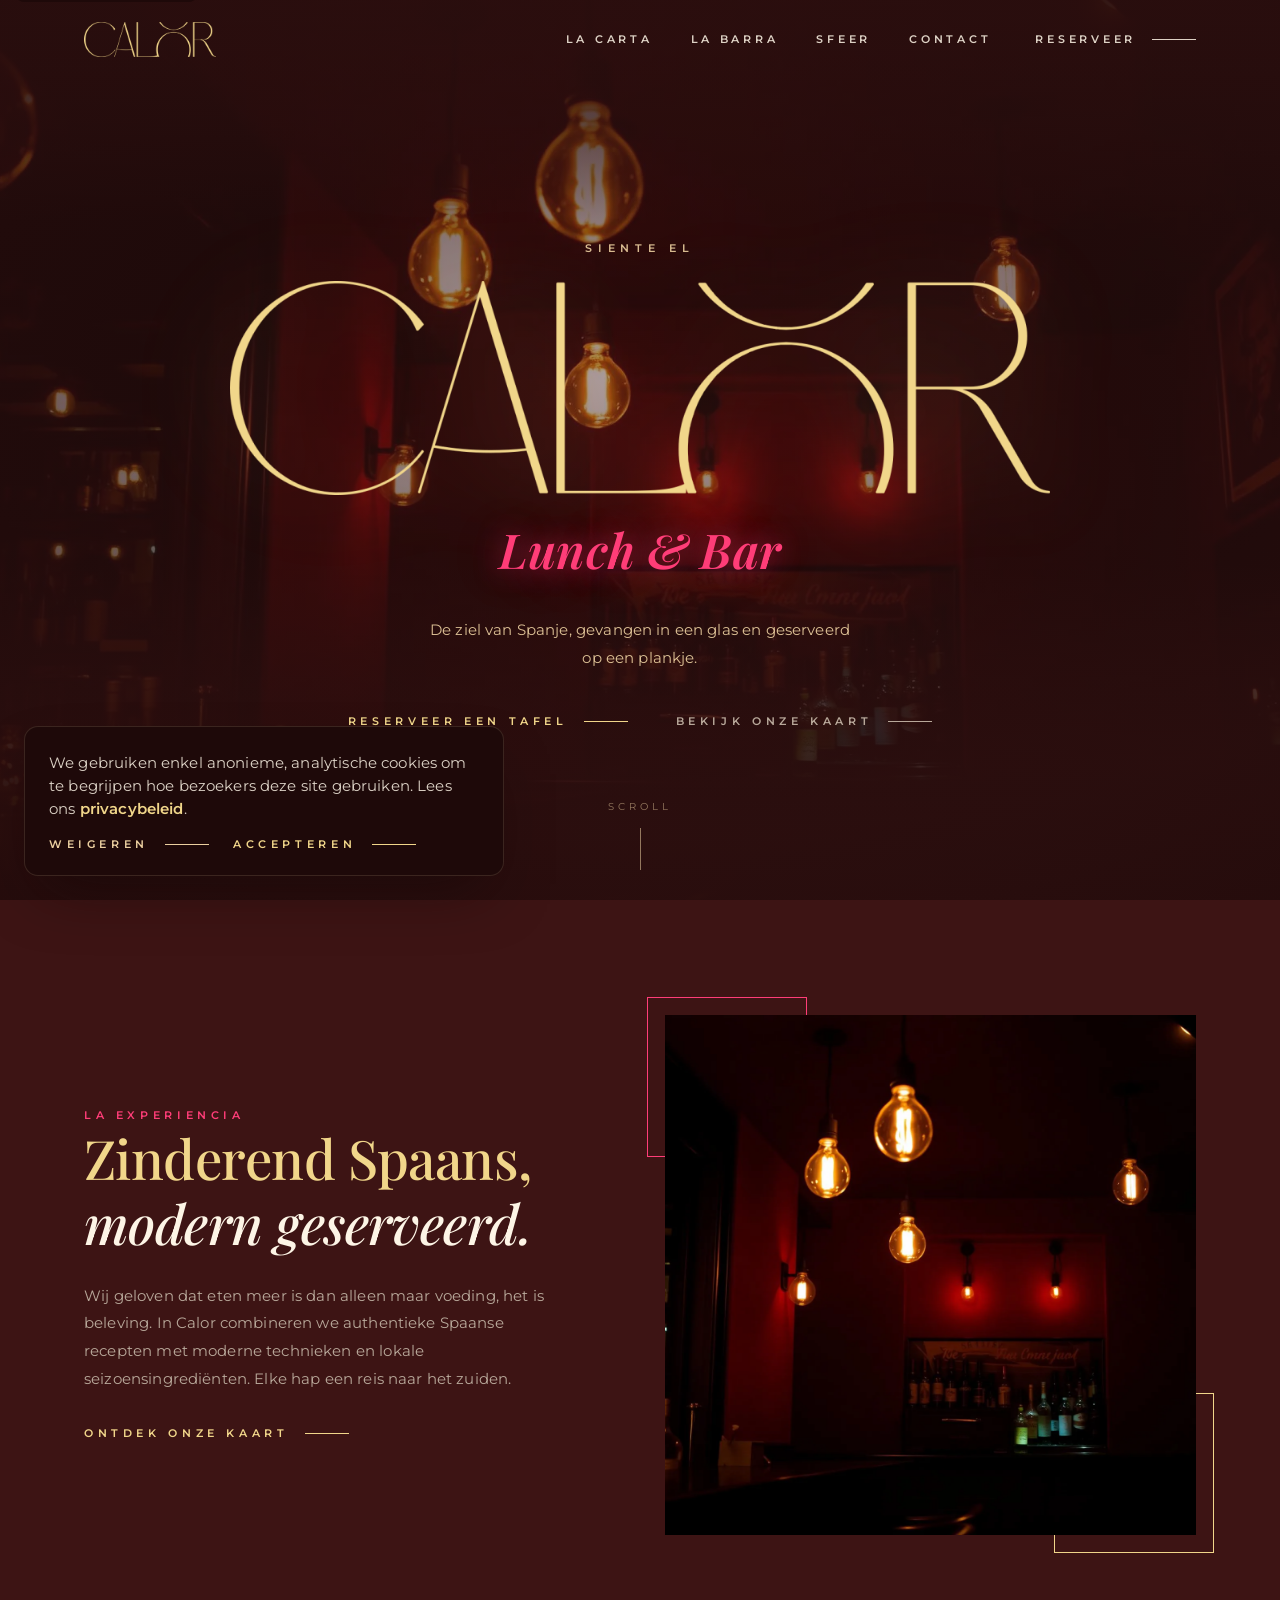
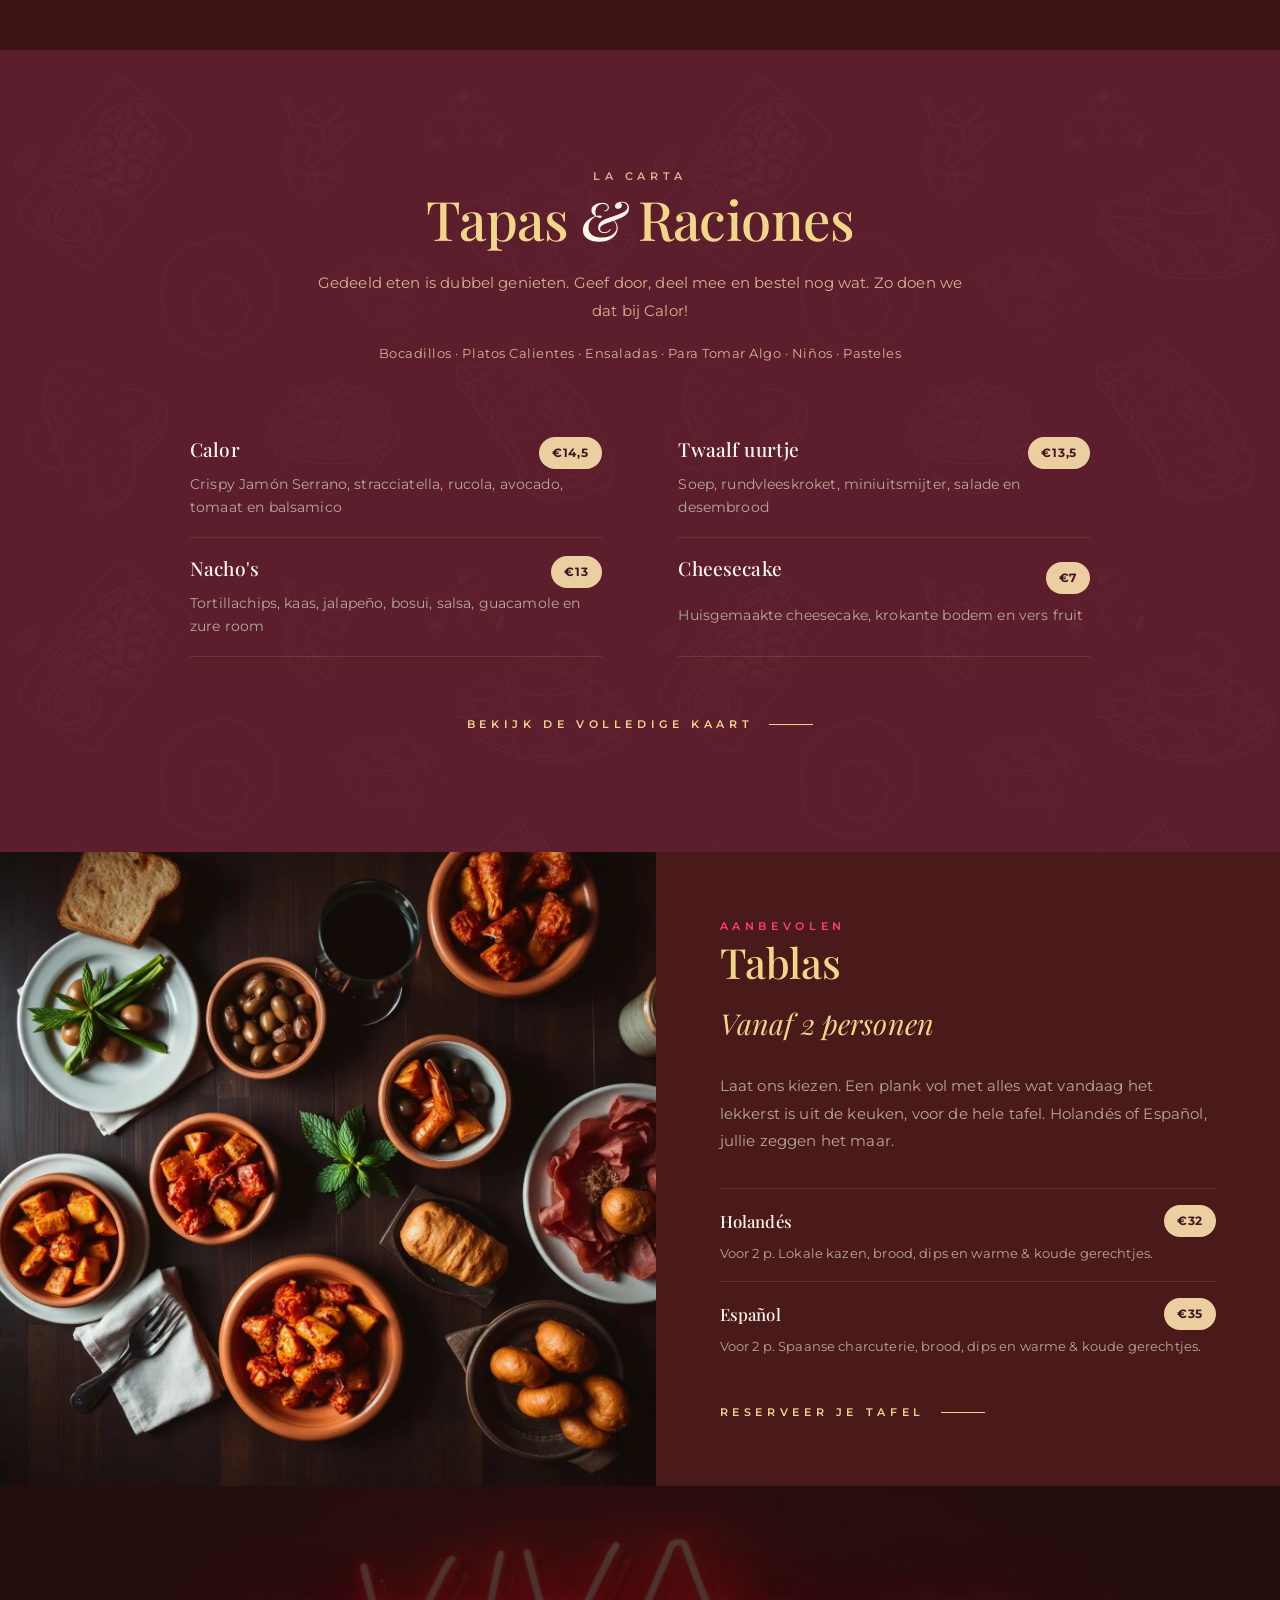
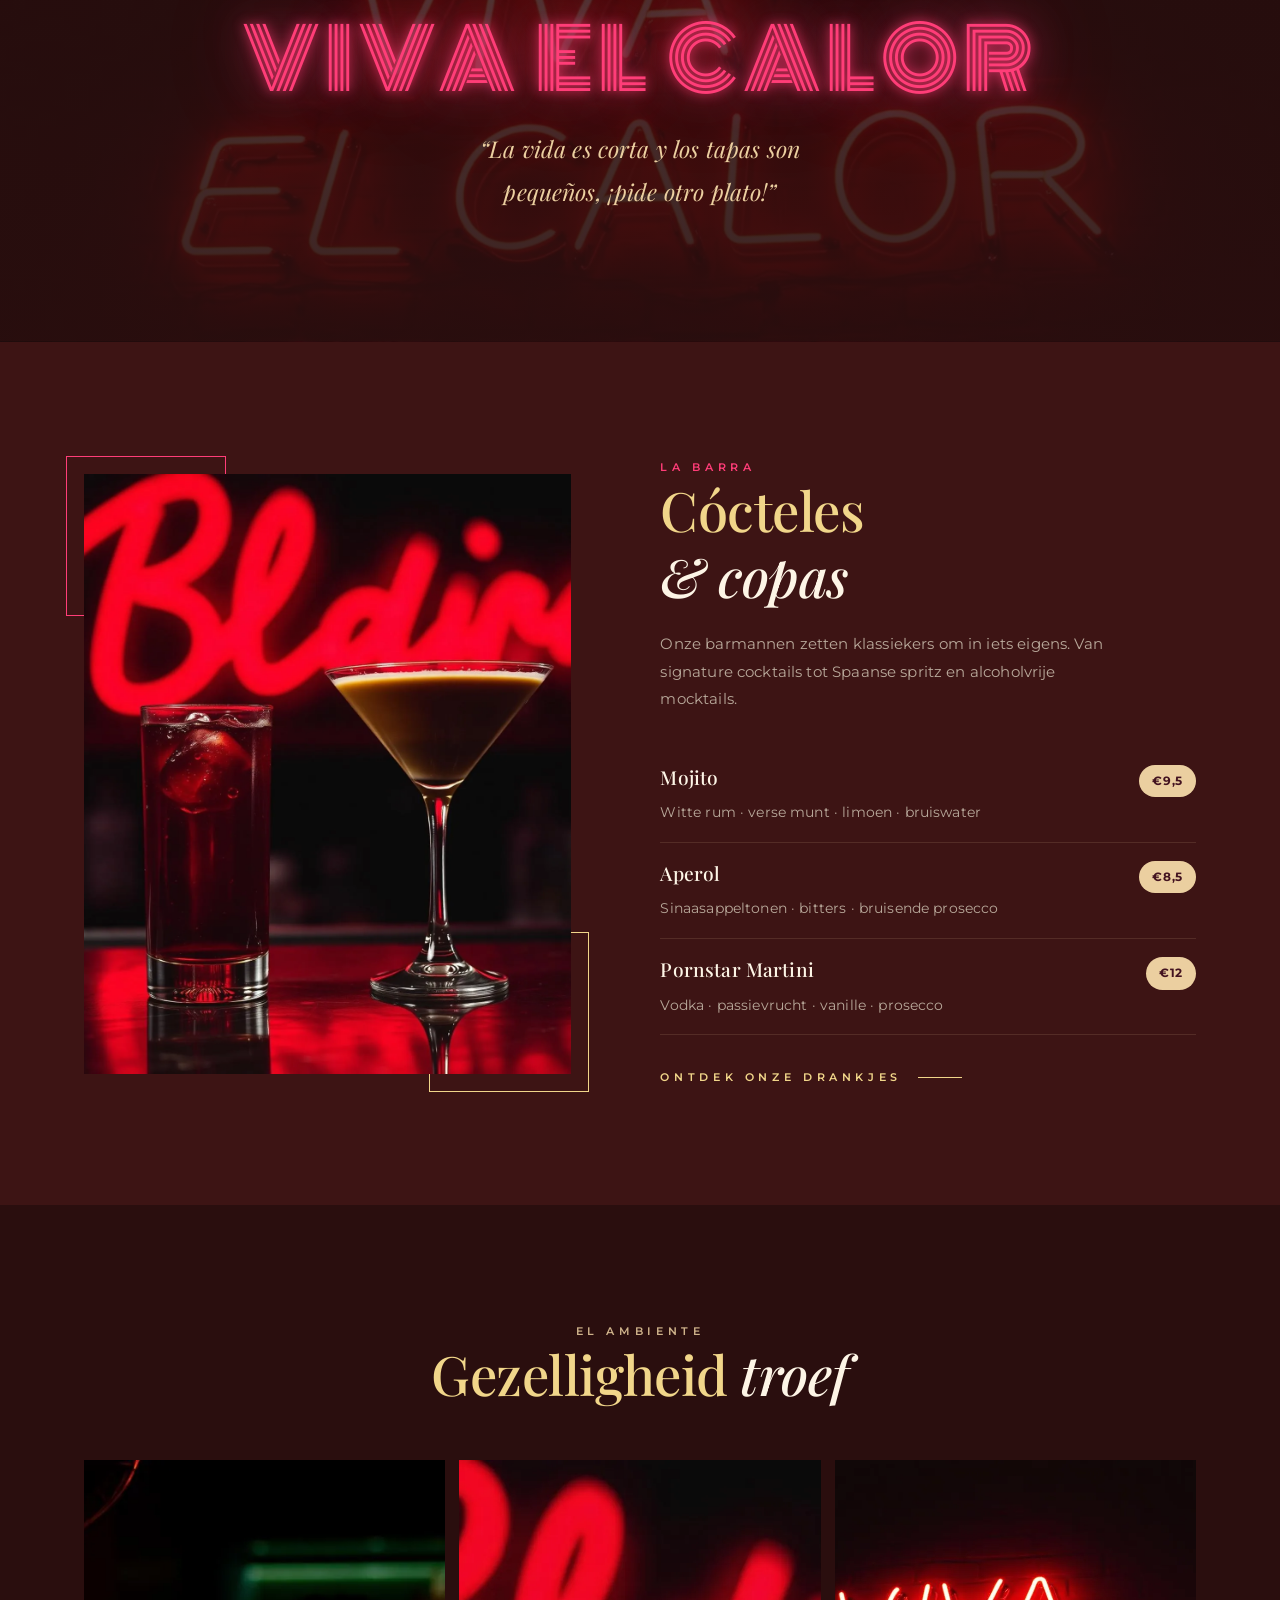
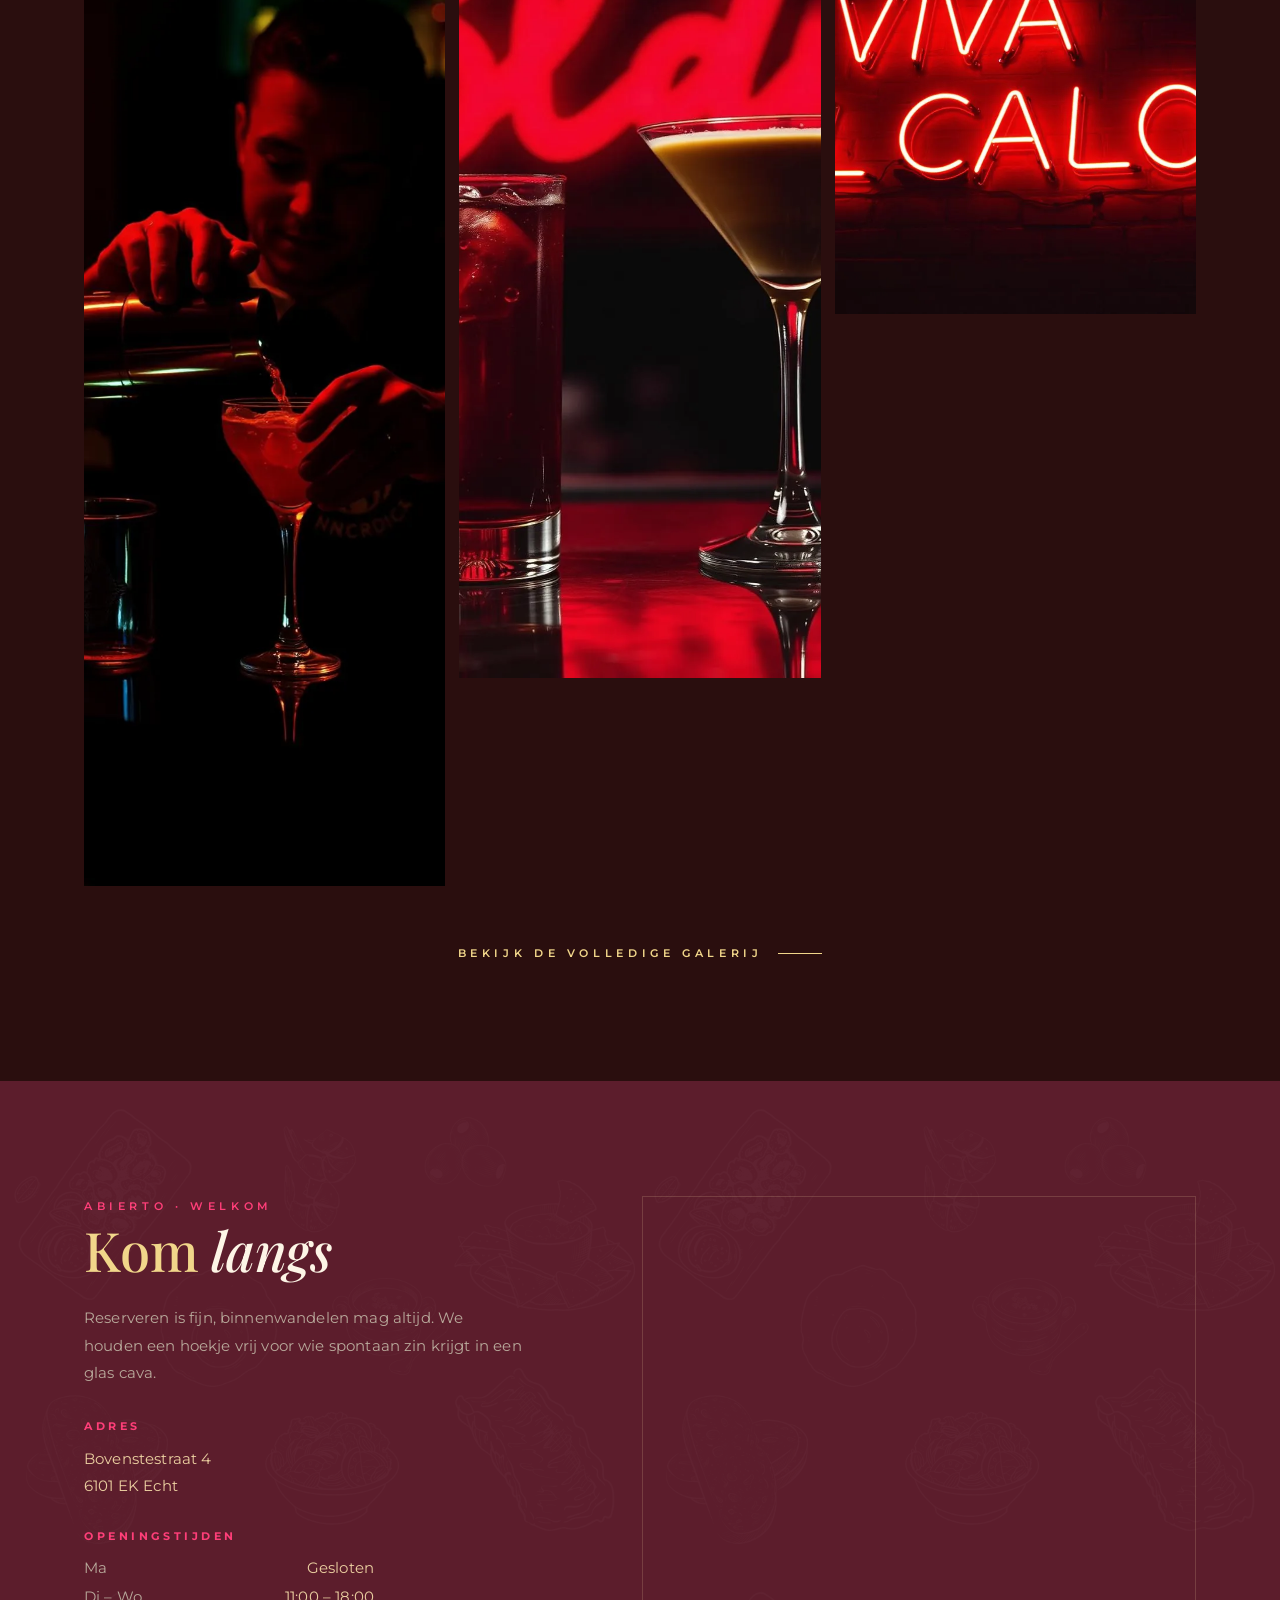
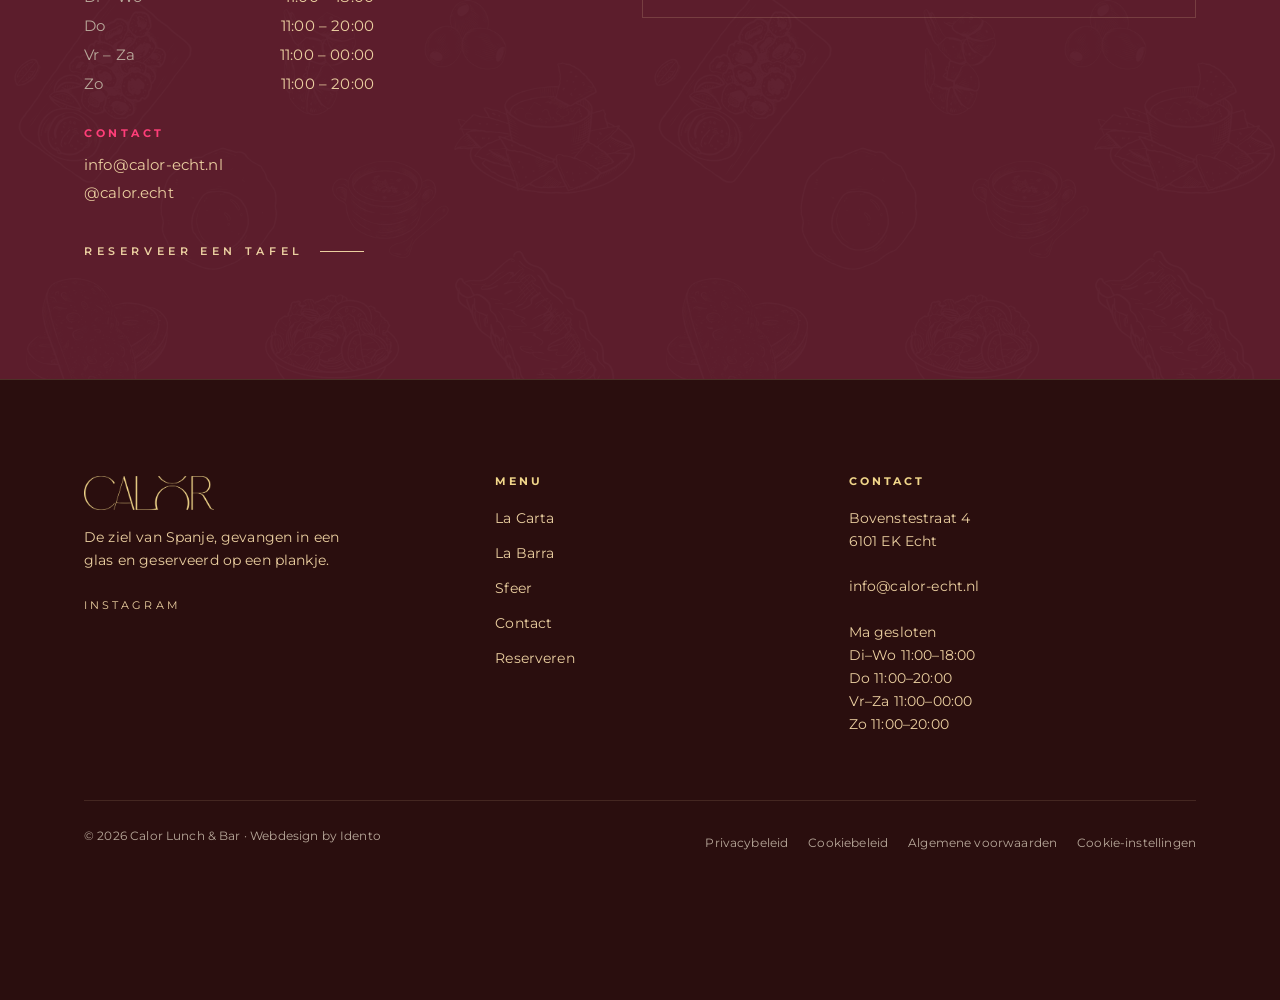
==== index.html @ e9f96040 "Herstel volledige homepage op dev na sync met main Co-Authored-By: Claude Sonnet 5 <noreply@anthropi" ====
<!DOCTYPE html>
<html lang="nl">
<head>
<meta charset="utf-8">
<meta name="viewport" content="width=device-width, initial-scale=1">
<title>Calor — Lunch &amp; Bar in Echt | Spaanse tapas &amp; cocktails</title>
<meta name="description" content="Calor Lunch &amp; Bar in Echt: Spaanse tapas, bocadillos, bites en signature cocktails. Bovenstestraat 4, Echt. Reserveer een tafel of wandel gewoon binnen.">
<meta name="robots" content="index, follow">
<link rel="canonical" href="https://calor-echt.nl/">
<meta name="theme-color" content="#3D1414">

<!-- Open Graph (Facebook, WhatsApp, LinkedIn...) -->
<meta property="og:type" content="restaurant">
<meta property="og:site_name" content="Calor Lunch &amp; Bar">
<meta property="og:locale" content="nl_NL">
<meta property="og:title" content="Calor — Lunch &amp; Bar in Echt">
<meta property="og:description" content="De ziel van Spanje, gevangen in een glas en geserveerd op een plankje.">
<meta property="og:url" content="https://calor-echt.nl/">
<meta property="og:image" content="https://calor-echt.nl/assets/img/og-image.jpg">
<meta property="og:image:width" content="1200">
<meta property="og:image:height" content="628">

<!-- Twitter/X -->
<meta name="twitter:card" content="summary_large_image">
<meta name="twitter:title" content="Calor — Lunch &amp; Bar in Echt">
<meta name="twitter:description" content="De ziel van Spanje, gevangen in een glas en geserveerd op een plankje.">
<meta name="twitter:image" content="https://calor-echt.nl/assets/img/og-image.jpg">

<!-- Favicons -->
<link rel="icon" href="assets/img/calor-fav.png" type="image/png">
<link rel="apple-touch-icon" href="assets/img/apple-touch-icon.png">
<link rel="manifest" href="site.webmanifest">

<!-- Fonts: preconnect + non-blocking load (print-media trick), met noscript-fallback -->
<link rel="preconnect" href="https://fonts.googleapis.com">
<link rel="preconnect" href="https://fonts.gstatic.com" crossorigin>
<link rel="preload" as="style" href="https://fonts.googleapis.com/css2?family=Playfair+Display:ital,wght@0,400;0,500;0,600;0,700;1,400;1,500;1,600&family=Montserrat:wght@300;400;500;600;700&family=Monoton&display=swap">
<link href="https://fonts.googleapis.com/css2?family=Playfair+Display:ital,wght@0,400;0,500;0,600;0,700;1,400;1,500;1,600&family=Montserrat:wght@300;400;500;600;700&family=Monoton&display=swap" rel="stylesheet" media="print" onload="this.media='all'">
<noscript><link href="https://fonts.googleapis.com/css2?family=Playfair+Display:ital,wght@0,400;0,500;0,600;0,700;1,400;1,500;1,600&family=Montserrat:wght@300;400;500;600;700&family=Monoton&display=swap" rel="stylesheet"></noscript>

<!-- Volgorde is belangrijk: brand → layout → components → pagina -->
<link rel="stylesheet" href="assets/css/brand.css">
<link rel="stylesheet" href="assets/css/layout.css">
<link rel="stylesheet" href="assets/css/components.css">
<link rel="stylesheet" href="assets/css/pages/home.css">

<script type="application/ld+json">
{
  "@context":"https://schema.org",
  "@type":"Restaurant",
  "name":"Calor Lunch & Bar",
  "servesCuisine":["Spaans","Tapas","Lunch"],
  "url":"https://calor-echt.nl/",
  "email":"info@calor-echt.nl",
  "image":"https://calor-echt.nl/assets/img/hero-interior.jpg",
  "priceRange":"€€",
  "address":{"@type":"PostalAddress","streetAddress":"Bovenstestraat 4","postalCode":"6101 EK","addressLocality":"Echt","addressCountry":"NL"},
  "openingHoursSpecification":[
    {"@type":"OpeningHoursSpecification","dayOfWeek":["Tuesday","Wednesday"],"opens":"11:00","closes":"18:00"},
    {"@type":"OpeningHoursSpecification","dayOfWeek":["Thursday"],"opens":"11:00","closes":"20:00"},
    {"@type":"OpeningHoursSpecification","dayOfWeek":["Friday","Saturday"],"opens":"11:00","closes":"24:00"},
    {"@type":"OpeningHoursSpecification","dayOfWeek":["Sunday"],"opens":"11:00","closes":"20:00"}
  ],
  "sameAs":["https://www.instagram.com/calor.echt/"]
}
</script>
</head>
<body>

<a class="skip-link" href="#main">Ga naar de inhoud</a>

<!-- ========== HEADER ========== -->
<header class="hdr" id="hdr">
  <div class="wrap hdr__in">
    <a class="hdr__logo" href="#top" aria-label="Calor — naar boven">
      <img src="assets/img/Calor-text-logo-yellow.png" alt="Calor Lunch &amp; Bar" width="132" height="35">
    </a>

    <button class="burger" id="burger" aria-expanded="false" aria-controls="nav" aria-label="Menu openen">
      <span></span><span></span><span></span>
    </button>

    <nav class="hdr-nav" id="nav">
      <a href="la-carta/">La Carta</a>
      <a href="la-barra/">La Barra</a>
      <a href="sfeer/">Sfeer</a>
      <a href="contact/">Contact</a>
      <a class="btn" href="reserveren/">Reserveer</a>
    </nav>
  </div>
</header>

<main id="main">

<!-- ========== HERO ========== -->
<section class="hero" id="top">
  <div class="hero__bg" aria-hidden="true"></div>
  <div class="hero__in">
    <p class="hero__eyebrow">Siente el</p>
    <h1 class="sr-only">Calor — Lunch &amp; Bar in Echt</h1>
    <img class="hero__logo" src="assets/img/Calor-text-logo-yellow-1024x268.png" alt="Calor" width="1024" height="268" fetchpriority="high">
    <p class="hero__sub">Lunch &amp; Bar</p>
    <p class="hero__tag">De ziel van Spanje, gevangen in een glas en geserveerd op een plankje.</p>
    <div class="hero__cta">
      <a class="btn" href="reserveren/">Reserveer een tafel</a>
      <a class="btn btn--muted" href="la-carta/">Bekijk onze kaart</a>
    </div>
  </div>
  <div class="hero__scroll" aria-hidden="true">Scroll<span></span></div>
</section>

<!-- ========== LA EXPERIENCIA ========== -->
<section class="sec">
  <div class="wrap split">
    <div class="split__txt reveal">
      <p class="eyebrow">La Experiencia</p>
      <h2 class="stitle">Zinderend Spaans,<br><em>modern geserveerd.</em></h2>
      <p>Wij geloven dat eten meer is dan alleen maar voeding, het is beleving. In Calor combineren we authentieke Spaanse recepten met moderne technieken en lokale seizoensingrediënten. Elke hap een reis naar het zuiden.</p>
      <a class="btn" href="la-carta/">Ontdek onze kaart</a>
    </div>
    <div class="framed reveal">
      <picture><source srcset="assets/img/hero-interior-1.webp" type="image/webp"><img src="assets/img/hero-interior-1.jpg" alt="Het warme, sfeervolle interieur van Calor in Echt" width="1920" height="1280" loading="lazy"></picture>
    </div>
  </div>
</section>

<!-- ========== LA CARTA ========== -->
<section class="sec sec--card" id="la-carta">
  <div class="botanic" aria-hidden="true" id="botanic"></div>
  <div class="wrap">
    <div class="carta__head reveal">
      <p class="eyebrow eyebrow--sand">La Carta</p>
      <h2 class="stitle">Tapas <span class="amp">&amp;</span> Raciones</h2>
      <p style="margin-top:18px">Gedeeld eten is dubbel genieten. Geef door, deel mee en bestel nog wat. Zo doen we dat bij Calor!</p>
      <p class="carta-categories">Bocadillos · Platos Calientes · Ensaladas · Para Tomar Algo · Niños · Pasteles</p>
    </div>

    <div class="menu carta-highlights reveal">
      <article class="item"><h4 class="item__name">Calor</h4><span class="item__price">€14,5</span><p class="item__desc">Crispy Jamón Serrano, stracciatella, rucola, avocado, tomaat en balsamico</p></article>
      <article class="item"><h4 class="item__name">Twaalf uurtje</h4><span class="item__price">€13,5</span><p class="item__desc">Soep, rundvleeskroket, miniuitsmijter, salade en desembrood</p></article>
      <article class="item"><h4 class="item__name">Nacho's</h4><span class="item__price">€13</span><p class="item__desc">Tortillachips, kaas, jalapeño, bosui, salsa, guacamole en zure room</p></article>
      <article class="item"><h4 class="item__name">Cheesecake</h4><span class="item__price">€7</span><p class="item__desc">Huisgemaakte cheesecake, krokante bodem en vers fruit</p></article>
    </div>

    <p class="reveal" style="text-align:center;margin-top:clamp(34px,5vw,52px)">
      <a class="btn" href="la-carta/">Bekijk de volledige kaart</a>
    </p>
  </div>
</section>

<!-- ========== AANBEVOLEN / TABLA DE BEBIDAS ========== -->
<section class="sec" style="padding-block:0">
  <div class="feature">
    <div class="feature__img" role="img" aria-label="Een tafel vol Spaanse tapas bij Calor" style="background-image:url('assets/img/tapas-spread.jpg');background-image:image-set(url('assets/img/tapas-spread.webp') type('image/webp') 1x, url('assets/img/tapas-spread.jpg') type('image/jpeg') 1x)"></div>
    <div class="feature__box reveal">
      <p class="eyebrow">Aanbevolen</p>
      <h3 class="stitle" style="font-size:clamp(1.8rem,3.4vw,2.6rem)">Tablas</h3>
      <p class="feature__price">Vanaf 2 personen</p>
      <p>Laat ons kiezen. Een plank vol met alles wat vandaag het lekkerst is uit de keuken, voor de hele tafel. Holandés of Español, jullie zeggen het maar.</p>

      <div style="margin-top:16px">
        <div class="plank">
          <h4>Holandés</h4><span class="item__price">€32</span>
          <p>Voor 2 p. Lokale kazen, brood, dips en warme &amp; koude gerechtjes.</p>
        </div>
        <div class="plank">
          <h4>Español</h4><span class="item__price">€35</span>
          <p>Voor 2 p. Spaanse charcuterie, brood, dips en warme &amp; koude gerechtjes.</p>
        </div>
      </div>

      <a class="btn" style="margin-top:28px" href="reserveren/">Reserveer je tafel</a>
    </div>
  </div>
</section>

<!-- ========== NEON QUOTE ========== -->
<section class="neon">
  <div class="wrap">
    <h2>VIVA EL CALOR</h2>
    <p>&ldquo;La vida es corta y los tapas son pequeños, ¡pide otro plato!&rdquo;</p>
  </div>
</section>

<!-- ========== LA BARRA ========== -->
<section class="sec" id="la-barra">
  <div class="wrap barra">
    <div class="framed reveal">
      <picture><source srcset="assets/img/cocktails.webp" type="image/webp"><img src="assets/img/cocktails.jpg" alt="Signature cocktails aan de bar van Calor" width="1400" height="1400" loading="lazy"></picture>
    </div>
    <div class="reveal">
      <p class="eyebrow">La Barra</p>
      <h2 class="stitle">Cócteles <br><em>&amp; copas</em></h2>
      <p style="margin-top:22px;max-width:46ch">Onze barmannen zetten klassiekers om in iets eigens. Van signature cocktails tot Spaanse spritz en alcoholvrije mocktails.</p>

      <div class="menu barra__list" style="grid-template-columns:1fr">
        <article class="item"><h4 class="item__name">Mojito</h4><span class="item__price">€9,5</span><p class="item__desc">Witte rum · verse munt · limoen · bruiswater</p></article>
        <article class="item"><h4 class="item__name">Aperol</h4><span class="item__price">€8,5</span><p class="item__desc">Sinaasappeltonen · bitters · bruisende prosecco</p></article>
        <article class="item"><h4 class="item__name">Pornstar Martini</h4><span class="item__price">€12</span><p class="item__desc">Vodka · passievrucht · vanille · prosecco</p></article>
      </div>

      <a class="btn" style="margin-top:32px" href="la-barra/">Ontdek onze drankjes</a>
    </div>
  </div>
</section>

<!-- ========== EL AMBIENTE ========== -->
<section class="sec sec--deep" id="sfeer">
  <div class="wrap">
    <div class="carta__head reveal" style="margin-bottom:0">
      <p class="eyebrow">El Ambiente</p>
      <h2 class="stitle">Gezelligheid <em>troef</em></h2>
    </div>
    <div class="gallery reveal">
      <figure class="g1"><picture><source srcset="assets/img/bartender.webp" type="image/webp"><img src="assets/img/bartender.jpg" alt="Barman aan het werk bij Calor" width="1200" height="1500" loading="lazy"></picture></figure>
      <figure class="g2"><picture><source srcset="assets/img/cocktails.webp" type="image/webp"><img src="assets/img/cocktails.jpg" alt="Cocktails onder het neonlicht" width="1400" height="1400" loading="lazy"></picture></figure>
      <figure class="g3"><picture><source srcset="assets/img/neon-viva.webp" type="image/webp"><img src="assets/img/neon-viva.jpg" alt="Neonbord Viva el Calor" width="1600" height="900" loading="lazy"></picture></figure>
    </div>
    <p class="gallery-teaser-cta reveal">
      <a class="btn" href="sfeer/">Bekijk de volledige galerij</a>
    </p>
  </div>
</section>

<!-- ========== BEZOEK ========== -->
<section class="sec sec--card" id="bezoek">
  <div class="botanic" aria-hidden="true"></div>
  <div class="wrap visit">
    <div class="reveal">
      <p class="eyebrow">Abierto · Welkom</p>
      <h2 class="stitle">Kom <em>langs</em></h2>
      <p style="margin-top:22px;max-width:44ch">Reserveren is fijn, binnenwandelen mag altijd. We houden een hoekje vrij voor wie spontaan zin krijgt in een glas cava.</p>

      <div class="info">
        <div>
          <h3>Adres</h3>
          <p><a href="https://maps.google.com/?q=Bovenstestraat+4,+6101+EK+Echt" target="_blank" rel="noopener">Bovenstestraat 4<br>6101 EK Echt</a></p>
        </div>
        <div>
          <h3>Openingstijden</h3>
          <div class="hours">
            <div><span>Ma</span><span>Gesloten</span></div>
            <div><span>Di – Wo</span><span>11:00 – 18:00</span></div>
            <div><span>Do</span><span>11:00 – 20:00</span></div>
            <div><span>Vr – Za</span><span>11:00 – 00:00</span></div>
            <div><span>Zo</span><span>11:00 – 20:00</span></div>
                      </div>
        </div>
        <div>
          <h3>Contact</h3>
          <p>
            <a href="mailto:info@calor-echt.nl">info@calor-echt.nl</a><br>
            <a href="https://www.instagram.com/calor.echt/" target="_blank" rel="noopener">@calor.echt</a>
          </p>
        </div>
      </div>

      <a class="btn btn--sand" style="margin-top:34px" href="reserveren/">Reserveer een tafel</a>
    </div>

    <div class="map reveal">
      <iframe title="Calor op de kaart — Bovenstestraat 4, Echt" loading="lazy" allowfullscreen referrerpolicy="no-referrer-when-downgrade"
        src="https://www.google.com/maps?q=Bovenstestraat%204,%206101%20EK%20Echt&output=embed"></iframe>
    </div>
  </div>
</section>

</main>

<!-- ========== FOOTER ========== -->
<footer class="ftr">
  <div class="wrap">
    <div class="ftr__grid">
      <div class="ftr__brand">
        <a href="#top" aria-label="Calor — naar boven">
          <img src="assets/img/Calor-text-logo-yellow.png" alt="Calor Lunch &amp; Bar" width="130" height="34" loading="lazy">
        </a>
        <p class="ftr__tagline">De ziel van Spanje, gevangen in een glas en geserveerd op een plankje.</p>
        <div class="ftr__social">
          <a href="https://www.instagram.com/calor.echt/" target="_blank" rel="noopener">Instagram</a>
        </div>
      </div>

      <div>
        <h4 class="ftr__title">Menu</h4>
        <nav class="ftr__nav" aria-label="Footer">
          <a href="la-carta/">La Carta</a>
          <a href="la-barra/">La Barra</a>
          <a href="sfeer/">Sfeer</a>
          <a href="contact/">Contact</a>
          <a href="reserveren/">Reserveren</a>
        </nav>
      </div>

      <div>
        <h4 class="ftr__title">Contact</h4>
        <div class="ftr__contact">
          <p>Bovenstestraat 4<br>6101 EK Echt</p>
          <p><a href="mailto:info@calor-echt.nl">info@calor-echt.nl</a></p>
          <p>Ma gesloten<br>Di&ndash;Wo 11:00&ndash;18:00<br>Do 11:00&ndash;20:00<br>Vr&ndash;Za 11:00&ndash;00:00<br>Zo 11:00&ndash;20:00</p>
        </div>
      </div>
    </div>

    <div class="ftr__bottom">
      <p>&copy; <span id="yr">2026</span> Calor Lunch &amp; Bar &middot; <a href="https://idento.be/" target="_blank" rel="noopener">Webdesign by Idento</a></p>
      <nav class="ftr__legal" aria-label="Juridisch">
        <a href="privacy/">Privacybeleid</a>
        <a href="cookiebeleid/">Cookiebeleid</a>
        <a href="voorwaarden/">Algemene voorwaarden</a>
        <button type="button" data-cookie-settings>Cookie-instellingen</button>
      </nav>
    </div>
  </div>
</footer>

<script src="assets/js/cookie-consent.js" data-privacy-url="privacy/" defer></script>
<script src="assets/js/analytics.js" defer></script>
<script src="assets/js/site.js" defer></script>
<script src="assets/js/site-ui.js" defer></script>
<script src="assets/js/reservation-widget.js" defer></script>
</body>
</html>
---- assets/css/brand.css ----
/* ==========================================================================
   brand.css — de merkbasis van de site (Calor Lunch & Bar, Echt)
   Enige plek waar kleuren, fonts, spacing en radii gedefinieerd worden.
   Wijzig hier en de hele site volgt. Bevat GEEN component- of paginastijlen.

   Huisstijl Calor: donker, warm Spaans interieur — bordeaux/wijnrood als
   basis, zand/crème voor kaarten en tekst, goud als accent, felroze/neon
   voor de "Viva el Calor"-sfeer. Type: Playfair Display (kop) + Montserrat
   (body) + Monoton (neon-opschrift).
   ========================================================================== */

:root {
  color-scheme: dark;

  /* — Palette — */
  --wine-950:    #1e0909;
  --wine-900:    #2A0E0E;
  --wine-800:    #3D1414;
  --wine-700:    #4A1A1A;
  --wine-card:   #5B1C2B;
  --wine-card-d: #431320;
  --gold-600:    #d9b562;
  --gold-500:    #F1D68A;
  --sand-600:    #d8b986;
  --sand-500:    #EBCFA0;
  --sand-400:    #F3E0BC;
  --sand-dim:    rgba(235, 207, 160, 0.18);
  --hairline-soft: rgba(235, 207, 160, 0.13);
  --rose-500:    #FF3D78;
  --cream-050:   #FDF5E6;
  --muted-400:   #B8A89A;

  --bg: var(--wine-800);
  --surface: var(--wine-card);
  --surface-subtle: var(--wine-card-d);
  --surface-raised: var(--wine-700);
  --text: var(--muted-400);
  --text-muted: var(--muted-400);
  --border: rgba(235, 207, 160, 0.14);
  --accent: var(--gold-500);
  --accent-ink: var(--gold-500);
  --brand: var(--rose-500);

  /* — Rollen op de diepste ondergrond (header/footer/page-header/info-card) — */
  --inverse-bg: var(--wine-900);
  --inverse-bg-strong: var(--wine-950);
  --inverse-text: var(--cream-050);
  --inverse-text-emphasis: var(--cream-050);
  --inverse-text-muted: var(--sand-500);
  --inverse-text-soft: var(--muted-400);
  --inverse-text-dim: rgba(253, 245, 230, 0.6);
  --inverse-text-bright: rgba(253, 245, 230, 0.85);
  --accent-inverse: var(--gold-500);

  /* — Extra tekst-/decoratierol — */
  --text-strong: var(--cream-050);
  --muted-accent: var(--sand-500);

  /* — Status (formulier- en meldingsfeedback) — */
  --success: #6f8f5c;
  --success-strong: #8fae7a;
  --success-veil: rgba(111, 143, 92, 0.14);
  --danger: var(--rose-500);
  --danger-strong: #ff6d97;
  --danger-veil: rgba(255, 61, 120, 0.12);
  --danger-veil-soft: rgba(255, 61, 120, 0.07);
  --danger-ring: rgba(255, 61, 120, 0.35);

  /* — Doorschijnende laagjes op de donkere ondergrond (nav-blur, randjes, hover) — */
  --inverse-veil-nav: rgba(42, 14, 14, 0.94);
  --inverse-border-soft: rgba(235, 207, 160, 0.4);
  --inverse-underline: rgba(235, 207, 160, 0.35);
  --inverse-hover: rgba(235, 207, 160, 0.1);
  --inverse-hairline: rgba(235, 207, 160, 0.13);
  --hairline: rgba(235, 207, 160, 0.13);

  /* — Decoratieve gloed/schaduw rond de accentkleur — */
  --accent-veil: rgba(241, 214, 138, 0.28);
  --accent-veil-strong: rgba(255, 61, 120, 0.5);
  --accent-shadow: rgba(0, 0, 0, 0.45);
  --accent-shadow-strong: rgba(0, 0, 0, 0.55);
  --accent-ring: rgba(241, 214, 138, 0.35);
  --brand-veil: rgba(255, 61, 120, 0.4);
  --sheen: rgba(255, 255, 255, 0.35);

  /* — Type scale — */
  --font-display: "Playfair Display", Georgia, serif;
  --font-body: "Montserrat", -apple-system, BlinkMacSystemFont, "Segoe UI", sans-serif;
  --font-neon: "Monoton", "Playfair Display", cursive;

  --fs-eyebrow: 0.6875rem;
  --fs-small: 0.9375rem;
  --fs-body: 0.9375rem;
  --fs-lead: 1.0625rem;
  --fs-h3: clamp(1.375rem, 1.1rem + 1.1vw, 1.75rem);
  --fs-h2: clamp(2rem, 1.5rem + 2.2vw, 3.4rem);
  --fs-h1: clamp(2.75rem, 1.9rem + 3.8vw, 4.75rem);

  /* — Spacing scale — */
  --sp-1: 0.25rem;
  --sp-2: 0.5rem;
  --sp-3: 0.75rem;
  --sp-4: 1rem;
  --sp-5: 1.5rem;
  --sp-6: 2rem;
  --sp-7: 3rem;
  --sp-8: 4.5rem;
  --sp-9: 6.5rem;
  --sp-10: 9rem;

  --radius-sm: 8px;
  --radius-md: 14px;
  --radius-lg: 22px;
  --shadow-soft: 0 20px 50px -25px rgba(20, 6, 6, 0.55);
  --shadow-lift: 0 28px 60px -20px rgba(20, 6, 6, 0.6);
  --ease: cubic-bezier(0.22, 0.8, 0.28, 1);

  --maxw: 1240px;
  --gut: clamp(20px, 5vw, 64px);
  --sec: clamp(72px, 9vw, 132px);
}

*, *::before, *::after { box-sizing: border-box; }
html {
  scroll-behavior: smooth;
  -webkit-text-size-adjust: 100%;
  overflow-x: hidden;
}
body {
  margin: 0;
  background: var(--bg);
  color: var(--text);
  font-family: var(--font-body);
  font-size: var(--fs-body);
  font-weight: 400;
  line-height: 1.85;
  letter-spacing: 0.01em;
  -webkit-font-smoothing: antialiased;
  overflow-x: hidden;
}
img { max-width: 100%; display: block; }
picture { display: contents; }
a { color: inherit; text-decoration: none; }
h1, h2, h3, h4 {
  font-family: var(--font-display);
  color: var(--cream-050);
  margin: 0;
  text-wrap: balance;
  font-weight: 500;
  line-height: 1.2;
}
p { margin: 0 0 1.1em; }
p:last-child { margin-bottom: 0; }
ul { margin: 0; padding: 0; list-style: none; }
section { scroll-margin-top: 5.5rem; }
---- assets/css/layout.css ----
/* ==========================================================================
   layout.css — site-chrome die op ELKE pagina hetzelfde is: container,
   merkheader (.hdr), merkfooter (.ftr), sectieritme (.sec/.botanic) en
   reveal-animatie.
   ========================================================================== */

/* — Screenreader-only utility — */
.sr-only {
  position: absolute;
  width: 1px; height: 1px;
  padding: 0; margin: -1px;
  overflow: hidden;
  clip: rect(0 0 0 0);
  white-space: nowrap;
  border: 0;
}

/* — Skip link (toetsenbord/screenreader): onzichtbaar tot het focus krijgt — */
.skip-link {
  position: absolute;
  top: -3rem;
  left: var(--sp-4);
  z-index: 100;
  background: var(--inverse-bg-strong);
  color: var(--inverse-text);
  padding: 0.7rem 1.2rem;
  border-radius: var(--radius-sm);
  font-size: var(--fs-small);
  font-weight: 600;
  text-decoration: none;
  transition: top 0.2s var(--ease);
}
.skip-link:focus {
  top: var(--sp-4);
}


/* — Container — */
.wrap {
  width: 100%;
  max-width: var(--maxw);
  margin-inline: auto;
  padding-inline: var(--gut);
}


/* — Merkheader (.hdr) — gebruikt op home, La Carta, La Barra: vaste balk
   met logo, uitklapbare mobiele nav en een "is-stuck"-staat bij scrollen. — */
.hdr {
  position: fixed;
  inset: 0 0 auto 0;
  z-index: 60;
  padding: 22px 0;
  transition: background 0.4s var(--ease), padding 0.4s var(--ease), box-shadow 0.4s var(--ease);
}
.hdr.is-stuck {
  background: rgba(42, 14, 14, 0.94);
  backdrop-filter: blur(14px);
  -webkit-backdrop-filter: blur(14px);
  padding: 12px 0;
  box-shadow: 0 1px 0 var(--sand-dim);
}
.hdr__in { display: flex; align-items: center; justify-content: space-between; gap: 24px; }
.hdr__logo img { width: 132px; height: auto; }
.hdr-nav { display: flex; align-items: center; gap: 38px; }
.hdr-nav a {
  font-size: 11px;
  font-weight: 600;
  letter-spacing: 0.34em;
  text-transform: uppercase;
  color: var(--cream-050);
  opacity: 0.85;
  transition: color 0.25s, opacity 0.25s;
}
.hdr-nav a:hover { color: var(--gold-500); opacity: 1; }
.hdr-nav a[aria-current="page"] { color: var(--gold-500); opacity: 1; }
.hdr-nav .btn { margin-left: 6px; }

.burger {
  display: none;
  width: 44px; height: 44px;
  border: 0; background: none; cursor: pointer;
  padding: 10px; margin-right: -10px;
}
.burger span { display: block; height: 1.5px; background: var(--gold-500); margin: 5px 0; transition: transform 0.35s var(--ease), opacity 0.25s; }
.burger[aria-expanded="true"] span:nth-child(1) { transform: translateY(6.5px) rotate(45deg); }
.burger[aria-expanded="true"] span:nth-child(2) { opacity: 0; }
.burger[aria-expanded="true"] span:nth-child(3) { transform: translateY(-6.5px) rotate(-45deg); }

@media (max-width: 1024px) {
  .hdr-nav {
    position: fixed; inset: 0 0 0 auto; width: min(84vw, 360px);
    flex-direction: column; align-items: flex-start; justify-content: center; gap: 26px;
    background: var(--wine-900); padding: 0 34px;
    transform: translateX(100%); transition: transform 0.45s var(--ease);
    box-shadow: -20px 0 60px rgba(0, 0, 0, 0.45);
  }
  .hdr-nav.open { transform: none; }
  .hdr-nav a { font-size: 13px; letter-spacing: 0.26em; }
  .burger { display: block; position: relative; z-index: 70; }
}
@media (max-width: 680px) {
  .hdr-nav .btn { letter-spacing: 0.32em; }
}


/* — Merkfooter (.ftr) — gebruikt op home, La Carta, La Barra. — */
/* Ruime onderkant: de RestoManager-widget hangt vast onderaan rechts in
   de viewport en zou anders over de juridische links in .ftr__bottom
   kunnen vallen wanneer de footer in beeld scrolt. */
.ftr { background: var(--wine-900); padding-block: clamp(56px, 8vw, 96px) 140px; border-top: 1px solid var(--sand-dim); }
.ftr__grid { display: grid; grid-template-columns: 1.2fr 1fr 1.2fr; gap: clamp(32px, 5vw, 64px); }
.ftr__brand img { width: 130px; }
.ftr__tagline { margin-top: 16px; max-width: 32ch; color: var(--sand-500); font-size: 13.5px; line-height: 1.7; }
.ftr__social { margin-top: 18px; }
.ftr__social a { font-size: 11px; letter-spacing: 0.28em; text-transform: uppercase; color: var(--sand-500); }
.ftr__social a:hover { color: var(--gold-500); }

.ftr__title {
  font-family: var(--font-body); font-size: 10.5px; font-weight: 700;
  letter-spacing: 0.28em; text-transform: uppercase; color: var(--gold-500); margin: 0 0 18px;
}
.ftr__nav { display: flex; flex-direction: column; gap: 12px; }
.ftr__nav a, .ftr__contact a, .ftr__contact p { font-size: 13.5px; color: var(--sand-500); line-height: 1.7; }
.ftr__nav a:hover, .ftr__contact a:hover { color: var(--gold-500); }
.ftr__nav a[aria-current="page"] { color: var(--gold-500); }
.ftr__contact { display: grid; gap: 8px; }

.ftr__bottom {
  margin-top: clamp(40px, 6vw, 64px);
  padding-top: 24px;
  border-top: 1px solid var(--hairline-soft);
  display: flex; flex-wrap: wrap; gap: 10px 24px;
  align-items: center; justify-content: space-between;
  font-size: 12px; color: var(--muted-400);
}
.ftr__bottom a { color: var(--muted-400); }
.ftr__bottom a:hover { color: var(--gold-500); }
.ftr__legal { display: flex; flex-wrap: wrap; gap: 6px 20px; }
.ftr__legal button { all: unset; cursor: pointer; font: inherit; color: var(--muted-400); }
.ftr__legal button:hover { color: var(--gold-500); }

@media (max-width: 900px) {
  .ftr__grid { grid-template-columns: 1fr 1fr; }
  .ftr__brand { grid-column: 1 / -1; }
}
@media (max-width: 680px) {
  .ftr__grid { grid-template-columns: 1fr; gap: 32px; }
  .ftr__bottom { flex-direction: column; align-items: flex-start; }
}


/* — Volle-breedte sectieblokken (.sec) — het bordeaux/donkere sectieritme
   van de merkpagina's, met een optionele botanische lijnprint erachter. — */
.sec { padding-block: var(--sec); position: relative; }
.sec--card { background: var(--wine-card); position: relative; overflow: hidden; }
.sec--deep { background: var(--wine-900); }

/* Lijntekening-patroon achter kaart-secties. De bron is een illustratie op
   zwarte grond; mix-blend-mode:screen maakt het zwart onzichtbaar (het
   versmelt met de sectie-achtergrond) en laat enkel de witte lijntekening
   zien — geen aparte transparante versie van de afbeelding nodig. */
.botanic {
  position: absolute; inset: 0; opacity: 0.03; pointer-events: none;
  background-image: url("../img/pattern-food.png");
  background-repeat: repeat;
  background-size: 640px auto;
  mix-blend-mode: screen;
}

/* Eerste sectie van een pagina zonder hero: start direct onder de vaste
   .hdr-header, zoals la-carta/, la-barra/, reserveren/, sfeer/, contact/
   en privacy/. */
.page-intro { padding-top: calc(4.5rem + var(--sp-8)); }


/* — Reveal-on-scroll (progressive enhancement) — */
.reveal { opacity: 1; transform: none; }
html.js .reveal {
  transform: translateY(16px);
  transition: transform 0.7s var(--ease);
}
html.js .reveal.is-visible { transform: none; }


/* — Motion policy: globale onderdelen — */
@media (prefers-reduced-motion: reduce) {
  html { scroll-behavior: auto; }
  html.js .reveal { transition: none; opacity: 1; transform: none; }
}
---- assets/css/components.css ----
/* ==========================================================================
   components.css — herbruikbare UI-onderdelen. Bruikbaar op elke pagina:
   eyebrow, tekstknoppen, sectiekop, menukaart, aanbevolen-blok, formulier +
   infokaart, openingsuren, cookiebanner.
   ========================================================================== */

/* — Eyebrow / kicker — */
.eyebrow {
  font-family: var(--font-body);
  font-size: 11px;
  font-weight: 600;
  letter-spacing: 0.42em;
  text-transform: uppercase;
  color: var(--brand);
  display: block;
  margin-bottom: 0;
}
.eyebrow--sand { color: var(--sand-500); }

/* — Tekstknop: geen vulling, uppercase, met een lijntje dat uitschuift — */
.btn {
  display: inline-flex;
  align-items: center;
  gap: 16px;
  font-family: var(--font-body);
  font-size: 11px;
  font-weight: 600;
  letter-spacing: 0.42em;
  text-transform: uppercase;
  color: var(--accent);
  background: none;
  border: 0;
  padding: 0;
  cursor: pointer;
  text-decoration: none;
  transition: color 0.3s var(--ease);
}
.btn::after {
  content: "";
  display: block;
  width: 44px;
  height: 1px;
  background: currentColor;
  align-self: center;
  transition: width 0.35s var(--ease);
}
.btn:hover { color: var(--cream-050); }
.btn:hover::after { width: 70px; }
.btn-primary { color: var(--accent); }
.btn-ghost { color: var(--inverse-text); }
.btn-outline { color: var(--sand-500); }
.btn--muted { color: var(--muted-400); }
.btn--sand { color: var(--sand-500); }
.btn[aria-busy="true"] { opacity: 0.65; pointer-events: none; }
@media (max-width: 480px) {
  /* Lange knoplabels ("Cookie-instellingen wijzigen") anders krap
     genoeg om op twee regels te breken, waarbij het lijntje er dan
     verkeerd — halverwege — tussen komt te staan. */
  .btn { letter-spacing: 0.26em; gap: 12px; }
}


/* — Sectiekop (grote serif-titel + intro) — gebruikt op home én menupagina's — */
.stitle {
  font-size: clamp(2rem, 4.6vw, 3.4rem);
  color: var(--gold-500);
  letter-spacing: -0.01em;
}
.stitle em { font-style: italic; color: var(--cream-050); }
.stitle .amp { color: var(--cream-050); font-style: italic; }

.carta__head { text-align: center; max-width: 66ch; margin: 0 auto clamp(34px, 5vw, 54px); }
.carta__head p { color: var(--sand-500); opacity: 0.85; }


/* — Menukaart: groep-label + lijst met gerechten/drankjes — */
.grouplabel {
  display: inline-block;
  font-size: 10.5px; font-weight: 700; letter-spacing: 0.34em; text-transform: uppercase;
  color: var(--sand-400);
  background: var(--wine-card-d);
  padding: 9px 20px; margin: 0 0 26px;
  border: 1px solid var(--sand-dim);
}
.group + .group { margin-top: clamp(46px, 6vw, 72px); }

.menu { display: grid; grid-template-columns: repeat(2, 1fr); gap: 0 clamp(40px, 6vw, 80px); }
.item {
  display: grid; grid-template-columns: 1fr auto; gap: 4px 20px; align-items: baseline;
  padding: 18px 0; border-bottom: 1px solid var(--hairline-soft);
}
.item__name {
  font-family: var(--font-display); font-size: clamp(1.05rem, 1.5vw, 1.28rem); font-weight: 500;
  color: var(--cream-050); line-height: 1.3; margin: 0;
}
.item__price {
  font-family: var(--font-body); font-size: 12px; font-weight: 700; letter-spacing: 0.06em;
  color: var(--wine-card-d); background: var(--sand-500);
  border-radius: 999px; padding: 5px 13px; white-space: nowrap;
  align-self: center;
}
.item__desc { grid-column: 1 / -1; font-size: 13.5px; line-height: 1.7; color: var(--muted-400); margin: 0; max-width: 52ch; }
.veg { display: inline-block; margin-left: 8px; vertical-align: middle; width: 15px; height: 15px; color: var(--sand-500); opacity: 0.9; }
.spicy { display: inline-block; margin-left: 8px; vertical-align: middle; width: 15px; height: 15px; color: var(--rose-500); opacity: 0.9; }
.menu-note { font-size: 12.5px; font-style: italic; color: var(--muted-400); margin: -10px 0 0; }

@media (max-width: 1024px) {
  .menu { grid-template-columns: 1fr; }
}


/* — Aanbevolen-blok (afbeelding + tekstvak), bv. Tabla de Bebidas — */
.feature { display: grid; grid-template-columns: 1.05fr 1fr; align-items: stretch; gap: 0; }
.feature__img { min-height: clamp(300px, 42vw, 560px); background-size: cover; background-position: center; background-repeat: no-repeat; }
.feature__box { background: var(--wine-700); padding: clamp(34px, 5vw, 72px); display: flex; flex-direction: column; justify-content: center; }
.feature__price { font-family: var(--font-display); font-style: italic; font-size: clamp(1.3rem, 2.4vw, 1.8rem); color: var(--gold-500); margin: 10px 0 22px; }
.plank { border-top: 1px solid var(--hairline-soft); padding: 16px 0; display: grid; grid-template-columns: 1fr auto; gap: 4px 18px; align-items: center; }
.plank h4 { font-size: 1.05rem; font-weight: 500; color: var(--cream-050); margin: 0; }
.plank p { grid-column: 1/-1; font-size: 13px; margin: 0; color: var(--muted-400); }
.plank .item__price { align-self: center; }

@media (max-width: 1024px) {
  .feature { grid-template-columns: 1fr; }
  .feature__img { min-height: 300px; }
}


/* — Fotogalerij (masonry-achtig grid) — gebruikt op home (teaser) en de
   volledige Sfeer-pagina. — */
.gallery {
  display: grid; grid-template-columns: repeat(3, 1fr);
  grid-auto-rows: 12px; gap: 14px; margin-top: clamp(34px, 5vw, 54px);
}
.gallery figure { margin: 0; overflow: hidden; background: var(--wine-900); }
.gallery img { width: 100%; height: 100%; object-fit: cover; transition: transform 0.8s var(--ease), filter 0.6s var(--ease); filter: saturate(0.95); }
.gallery figure:hover img { transform: scale(1.06); filter: saturate(1.15); }
.g1 { grid-row: span 40; }
.g2 { grid-row: span 32; }
.g3 { grid-row: span 18; }
.g4 { grid-row: span 40; }
.g5 { grid-row: span 32; }
.g6 { grid-row: span 22; }
@media (max-width: 680px) {
  .gallery { grid-template-columns: repeat(2, 1fr); grid-auto-rows: 10px; }
}


/* — Bezoek-/contactblok (adres, uren, contact + kaart) — gebruikt op home
   en de volledige Contact-pagina. — */
.visit { display: grid; grid-template-columns: 1fr 1.15fr; gap: clamp(40px, 6vw, 80px); align-items: start; }
.info { margin-top: 34px; display: grid; gap: 30px; }
.info h3 {
  font-family: var(--font-body); font-size: 10.5px; font-weight: 700;
  letter-spacing: 0.34em; text-transform: uppercase; color: var(--brand); margin: 0 0 12px;
}
.info p, .info a { color: var(--sand-500); font-size: 14.5px; line-height: 1.9; }
.info a:hover { color: var(--gold-500); }
.hours { display: grid; gap: 2px; }
.hours div { display: flex; justify-content: space-between; max-width: 290px; gap: 20px; color: var(--sand-500); font-size: 14.5px; }
.hours span:first-child { color: var(--muted-400); }
.map { border: 1px solid var(--sand-dim); overflow: hidden; min-height: 360px; }
.map iframe { width: 100%; height: 100%; min-height: 420px; border: 0; display: block; filter: grayscale(0.35) contrast(1.05); }
@media (max-width: 1024px) {
  .visit { grid-template-columns: 1fr; }
}
@media (max-width: 680px) {
  .hours div { max-width: none; }
}


/* — RestoManager-reserveringswidget: het widget-eigen iframe krijgt van
   de browser soms een ondoorzichtige witte achtergrond; forceer transparant
   zodat enkel de eigen knoppen van de widget zichtbaar blijven. — */
#restomanager-iframe { background: transparent !important; color-scheme: light; }


/* — Contactformulier — */
.form-card {
  background: var(--surface);
  border: 1px solid var(--border);
  border-radius: var(--radius-lg);
  padding: clamp(1.5rem, 1.1rem + 1.6vw, var(--sp-7));
  box-shadow: var(--shadow-soft);
}
.form-row { display: grid; grid-template-columns: 1fr 1fr; gap: var(--sp-4); }
@media (max-width: 520px) { .form-row { grid-template-columns: 1fr; } }
.field { display: flex; flex-direction: column; gap: 0.4rem; margin-top: var(--sp-4); min-width: 0; }
.field input, .field textarea { width: 100%; }
.field label {
  font-size: var(--fs-eyebrow);
  font-weight: 600;
  letter-spacing: 0.14em;
  text-transform: uppercase;
  color: var(--sand-500);
}
.field input, .field textarea {
  font-family: var(--font-body);
  font-size: var(--fs-body);
  color: var(--cream-050);
  background: var(--wine-card-d);
  border: 1px solid var(--border);
  border-radius: var(--radius-sm);
  padding: 0.8rem 0.95rem;
  resize: vertical;
  transition: border-color 0.2s ease, background 0.2s ease;
}
.field input::placeholder, .field textarea::placeholder { color: var(--muted-400); opacity: 0.8; }
.field input:focus, .field textarea:focus {
  outline: 3px solid var(--accent-ring);
  outline-offset: 1px;
  border-color: var(--accent);
}
.form-card .btn-primary { margin-top: var(--sp-6); }
.form-hint { margin-top: var(--sp-3); font-size: 0.8125rem; color: var(--muted-400); }


/* — Formulier: verplicht-markering, validatie en statusmelding — */
.field-req { color: var(--danger); margin-left: 0.15em; }

.field-error {
  display: none;
  font-size: 0.8125rem;
  font-weight: 500;
  color: var(--danger-strong);
}
.field.has-error .field-error { display: block; }
.field.has-error input,
.field.has-error textarea {
  border-color: var(--danger);
  background: var(--danger-veil-soft);
}
.field.has-error input:focus,
.field.has-error textarea:focus {
  outline-color: var(--danger-ring);
  border-color: var(--danger-strong);
}

.form-status {
  display: none;
  margin-top: var(--sp-5);
  padding: var(--sp-4) var(--sp-5);
  border-radius: var(--radius-sm);
  border: 1px solid transparent;
  font-size: var(--fs-small);
  line-height: 1.55;
}
.form-status.is-visible { display: block; }
.form-status.is-success {
  background: var(--success-veil);
  border-color: var(--success);
  color: var(--success-strong);
}
.form-status.is-error {
  background: var(--danger-veil);
  border-color: var(--danger);
  color: var(--danger-strong);
}
.form-status a { font-weight: 600; }

/* Honeypot: onzichtbaar voor mensen, wel invulbaar voor bots. */
.field-trap {
  position: absolute;
  width: 1px; height: 1px;
  padding: 0; margin: -1px;
  overflow: hidden;
  clip: rect(0 0 0 0);
  white-space: nowrap;
  border: 0;
}


/* — Cookiebanner — */
.cookie-banner {
  position: fixed;
  left: var(--sp-5);
  right: auto;
  bottom: var(--sp-5);
  z-index: 90;
  max-width: 480px;
  background: var(--inverse-bg-strong);
  border: 1px solid var(--border);
  border-radius: var(--radius-md);
  padding: var(--sp-5);
  box-shadow: var(--shadow-lift);
  transform: translateY(140%);
  transition: transform 0.5s var(--ease);
}
.cookie-banner.is-visible { transform: translateY(0); }
.cookie-banner p {
  font-size: var(--fs-small);
  color: var(--inverse-text-bright);
  line-height: 1.55;
}
.cookie-banner p a { color: var(--accent-inverse); font-weight: 600; }
.cookie-actions {
  margin-top: var(--sp-4);
  display: flex;
  gap: var(--sp-5);
  flex-wrap: wrap;
}
@media (max-width: 560px) {
  .cookie-banner { left: var(--sp-4); right: var(--sp-4); bottom: var(--sp-4); }
}


/* — Motion policy: componenten — */
@media (prefers-reduced-motion: reduce) {
  .btn { transition: none; }
  .cookie-banner { transition: none; }
}
---- assets/css/pages/home.css ----
/* ==========================================================================
   pages/home.css — uitsluitend voor index.html.
   Hero, La Experiencia, La Carta-teaser, Tabla de Bebidas, neon quote,
   La Barra-teaser. De merkheader/-footer (.hdr/.ftr), het sectieritme
   (.sec/.botanic), de menukaart (.menu/.item, .feature), de fotogalerij
   (.gallery) en het bezoek-/contactblok (.visit) zitten in
   layout.css/components.css — die zijn ook nodig op de losse
   La Carta-, La Barra-, Sfeer- en Contact-pagina's.
   ========================================================================== */

:root {
  /* Korte aliassen — leesbaarheid van de sectiestijlen hieronder */
  --wine: var(--wine-800);
  --wine-deep: var(--wine-900);
  --wine-soft: var(--wine-700);
  --sand: var(--sand-500);
  --gold: var(--gold-500);
  --cream: var(--cream-050);
  --muted: var(--muted-400);
  --rose: var(--rose-500);
  --serif: var(--font-display);
  --sans: var(--font-body);
  --neon: var(--font-neon);
}


/* ---------- Hero ---------- */
.hero {
  position: relative;
  min-height: 100svh;
  display: grid;
  place-items: center;
  text-align: center;
  padding: 140px 0 70px;
  overflow: hidden;
}
.hero__bg {
  position: absolute;
  inset: 0;
  background: url("../../img/hero-interior.jpg") center bottom/cover no-repeat;
  background-image: image-set(url("../../img/hero-interior.webp") type("image/webp") 1x, url("../../img/hero-interior.jpg") type("image/jpeg") 1x);
  background-position: center bottom;
  background-size: cover;
  background-repeat: no-repeat;
  transform: scale(1.06);
}
.hero__bg::after {
  content: "";
  position: absolute;
  inset: 0;
  background:
    radial-gradient(120% 78% at 50% 42%, rgba(61, 20, 20, 0.42) 0%, rgba(42, 14, 14, 0.86) 62%, rgba(30, 9, 9, 0.96) 100%),
    linear-gradient(180deg, rgba(42, 14, 14, 0.85) 0%, transparent 26%, transparent 62%, var(--wine) 100%);
}
.hero__in { position: relative; z-index: 2; width: 100%; max-width: 1080px; padding-inline: var(--gut); margin-inline: auto; }
.hero__eyebrow {
  font-size: 11px;
  font-weight: 600;
  letter-spacing: 0.52em;
  text-transform: uppercase;
  color: var(--sand);
  opacity: 0.9;
  margin-bottom: clamp(10px, 2vw, 22px);
}
.hero__logo { width: min(100%, 820px); height: auto; margin: 0 auto; filter: drop-shadow(0 0 46px rgba(241, 214, 138, 0.28)); }
.hero__sub {
  font-family: var(--serif);
  font-style: italic;
  font-weight: 600;
  font-size: clamp(1.7rem, 4.4vw, 3rem);
  color: var(--rose);
  margin: clamp(2px, 1vw, 10px) 0 22px;
  text-shadow: 0 0 26px rgba(255, 61, 120, 0.55), 0 0 60px rgba(255, 61, 120, 0.3);
}
.hero__tag { max-width: 44ch; margin: 0 auto 40px; color: var(--sand); opacity: 0.92; }
.hero__cta { display: flex; flex-wrap: wrap; gap: 26px 48px; justify-content: center; }
.hero__scroll {
  position: absolute;
  left: 50%; bottom: 30px;
  transform: translateX(-50%);
  z-index: 2;
  font-size: 10px; letter-spacing: 0.4em; text-transform: uppercase;
  color: var(--sand); opacity: 0.55;
}
.hero__scroll span {
  display: block; width: 1px; height: 42px; background: currentColor; margin: 12px auto 0;
  animation: drip 2.4s var(--ease) infinite;
}
@keyframes drip {
  0% { transform: scaleY(0.2); transform-origin: top; }
  50% { transform: scaleY(1); transform-origin: top; }
  51% { transform: scaleY(1); transform-origin: bottom; }
  100% { transform: scaleY(0.2); transform-origin: bottom; }
}


/* ---------- La Experiencia ---------- */
.split { display: grid; grid-template-columns: 1fr 1.08fr; gap: clamp(40px, 7vw, 96px); align-items: center; }
.split__txt p { max-width: 46ch; }
.split__txt .stitle { margin-bottom: 26px; }
.split__txt .btn { margin-top: 14px; }
.framed { position: relative; isolation: isolate; }
.framed img { width: 100%; height: clamp(320px, 44vw, 520px); object-fit: cover; }
.framed::before, .framed::after {
  content: "";
  position: absolute;
  width: clamp(96px, 13vw, 160px);
  height: clamp(96px, 13vw, 160px);
  z-index: -1;
}
.framed::before { border: 1px solid var(--rose); top: clamp(-18px, -2vw, -28px); left: clamp(-18px, -2vw, -28px); }
.framed::after { border: 1px solid var(--gold); bottom: clamp(-18px, -2vw, -28px); right: clamp(-18px, -2vw, -28px); }


/* ---------- La Carta-teaser ---------- */
.carta-categories { text-align: center; color: var(--sand); opacity: 0.7; font-size: 13px; letter-spacing: 0.04em; margin-top: 10px; }
.carta-highlights { max-width: 900px; margin: 0 auto; }


/* ---------- Neon quote ---------- */
.neon {
  text-align: center; padding-block: clamp(70px, 10vw, 140px);
  background: var(--wine-deep);
  background-image: linear-gradient(rgba(42, 14, 14, 0.82), rgba(42, 14, 14, 0.92)), url("../../img/neon-viva.jpg");
  background-image: linear-gradient(rgba(42, 14, 14, 0.82), rgba(42, 14, 14, 0.92)), image-set(url("../../img/neon-viva.webp") type("image/webp") 1x, url("../../img/neon-viva.jpg") type("image/jpeg") 1x);
  background-size: cover; background-position: center;
}
.neon h2 {
  font-family: var(--neon); font-weight: 400;
  font-size: clamp(2.2rem, 8vw, 5.2rem); letter-spacing: 0.06em;
  color: var(--rose); line-height: 1.1; margin: 0 0 22px;
  text-shadow: 0 0 12px rgba(255, 61, 120, 0.9), 0 0 40px rgba(255, 61, 120, 0.55), 0 0 90px rgba(255, 61, 120, 0.35);
  animation: flicker 7s linear infinite;
}
@keyframes flicker {
  0%, 92%, 100% { opacity: 1; }
  93% { opacity: 0.55; }
  94% { opacity: 1; }
  96% { opacity: 0.7; }
  97% { opacity: 1; }
}
.neon p { font-family: var(--serif); font-style: italic; font-size: clamp(1rem, 2.1vw, 1.45rem); color: var(--sand); max-width: 30ch; margin-inline: auto; }


/* ---------- La Barra-teaser ---------- */
.barra { display: grid; grid-template-columns: 1fr 1.1fr; gap: clamp(40px, 7vw, 90px); align-items: center; }
.barra .framed img { height: clamp(340px, 48vw, 600px); }
.barra__list { margin-top: 34px; }


/* ---------- Sfeer-teaser ---------- */
.gallery-teaser-cta { text-align: center; margin-top: clamp(34px, 5vw, 52px); }


/* ---------- Responsive ---------- */
@media (max-width: 1024px) {
  .split, .barra { grid-template-columns: 1fr; }
  .framed::before, .framed::after { width: 88px; height: 88px; }
}
@media (max-width: 680px) {
  .hero__cta { gap: 20px; }
  .hero__cta .btn { letter-spacing: 0.32em; }
}
@media (max-height: 480px) {
  /* Korte viewport (landscape op een telefoon, of een klein browservenster):
     de hero-inhoud is dan hoger dan het scherm, waardoor de scrollhint
     onderaan over de CTA-knoppen valt. Minder lucht, en de hint verdwijnt
     — op zo'n korte viewport is "scroll" toch meteen duidelijk. */
  .hero { padding: 90px 0 40px; }
  .hero__scroll { display: none; }
}
@media (prefers-reduced-motion: reduce) {
  *{ animation-duration: 0.001ms !important; transition-duration: 0.001ms !important; }
}
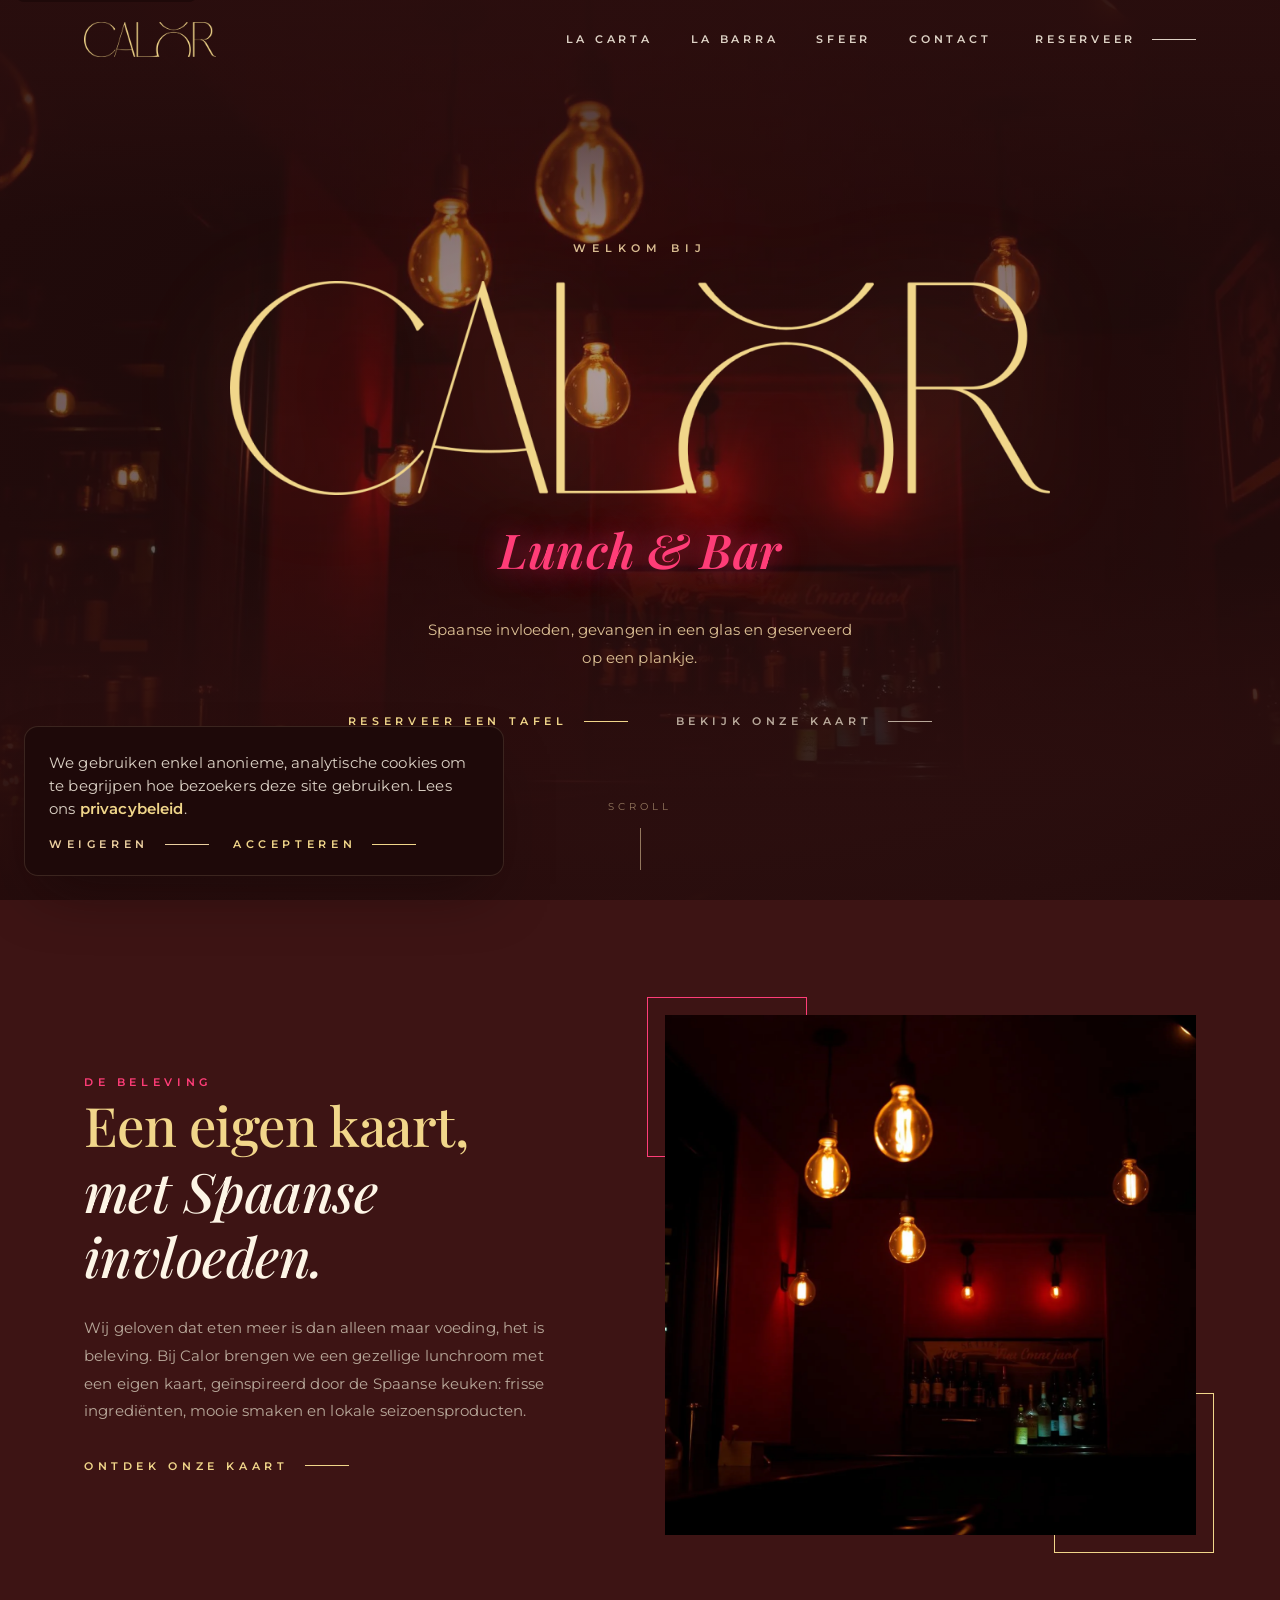
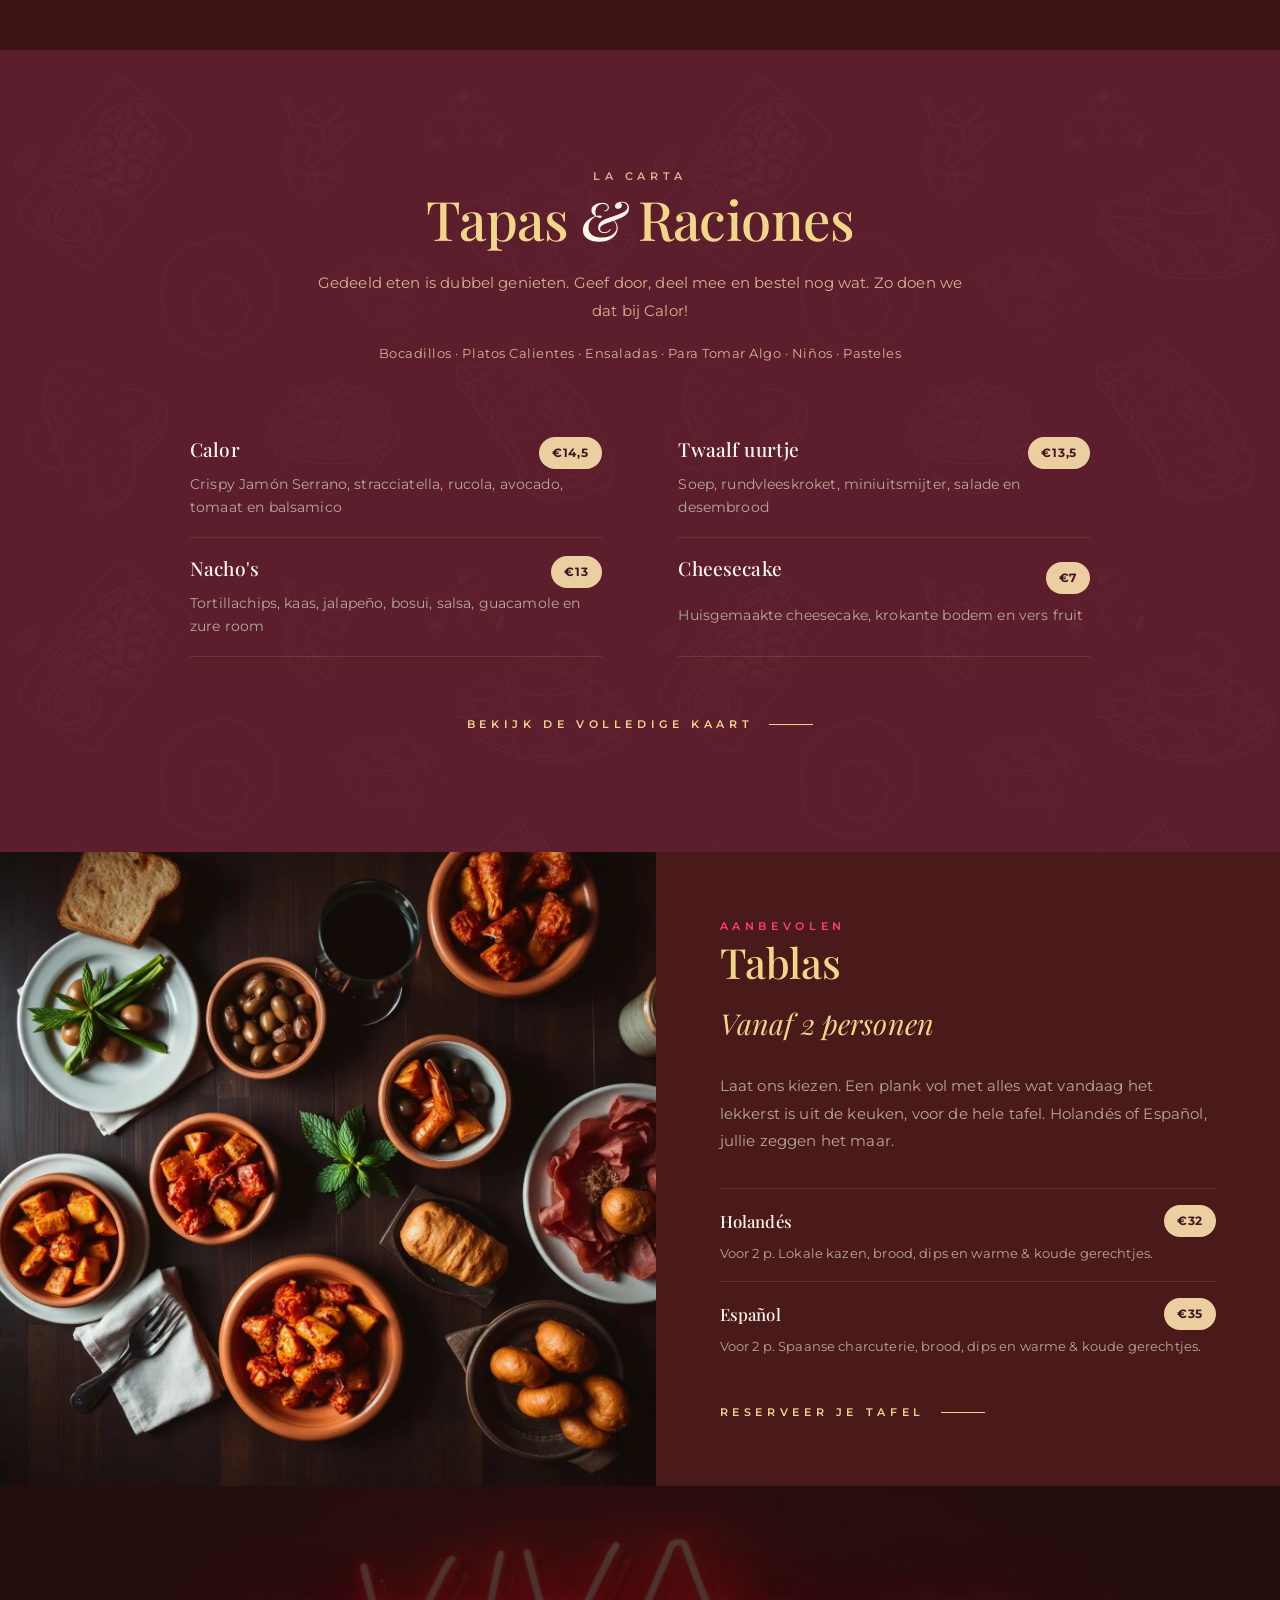
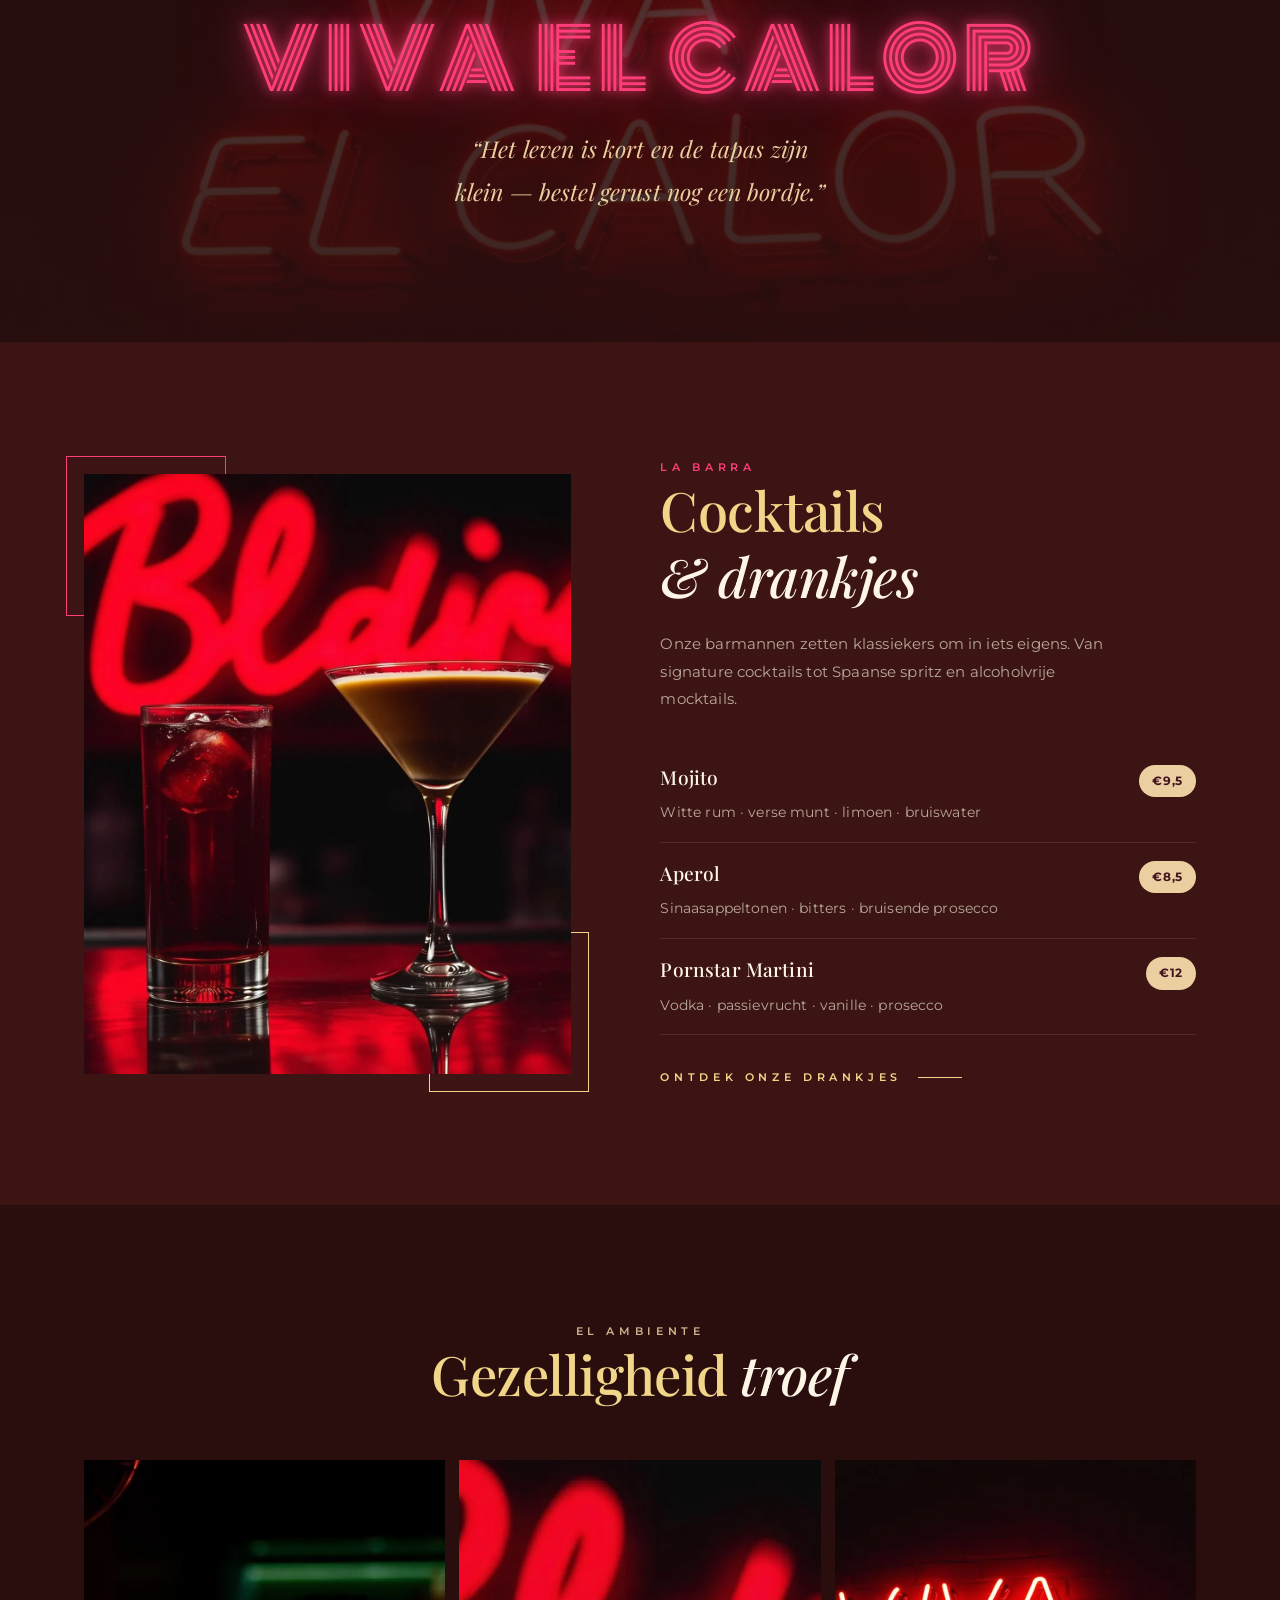
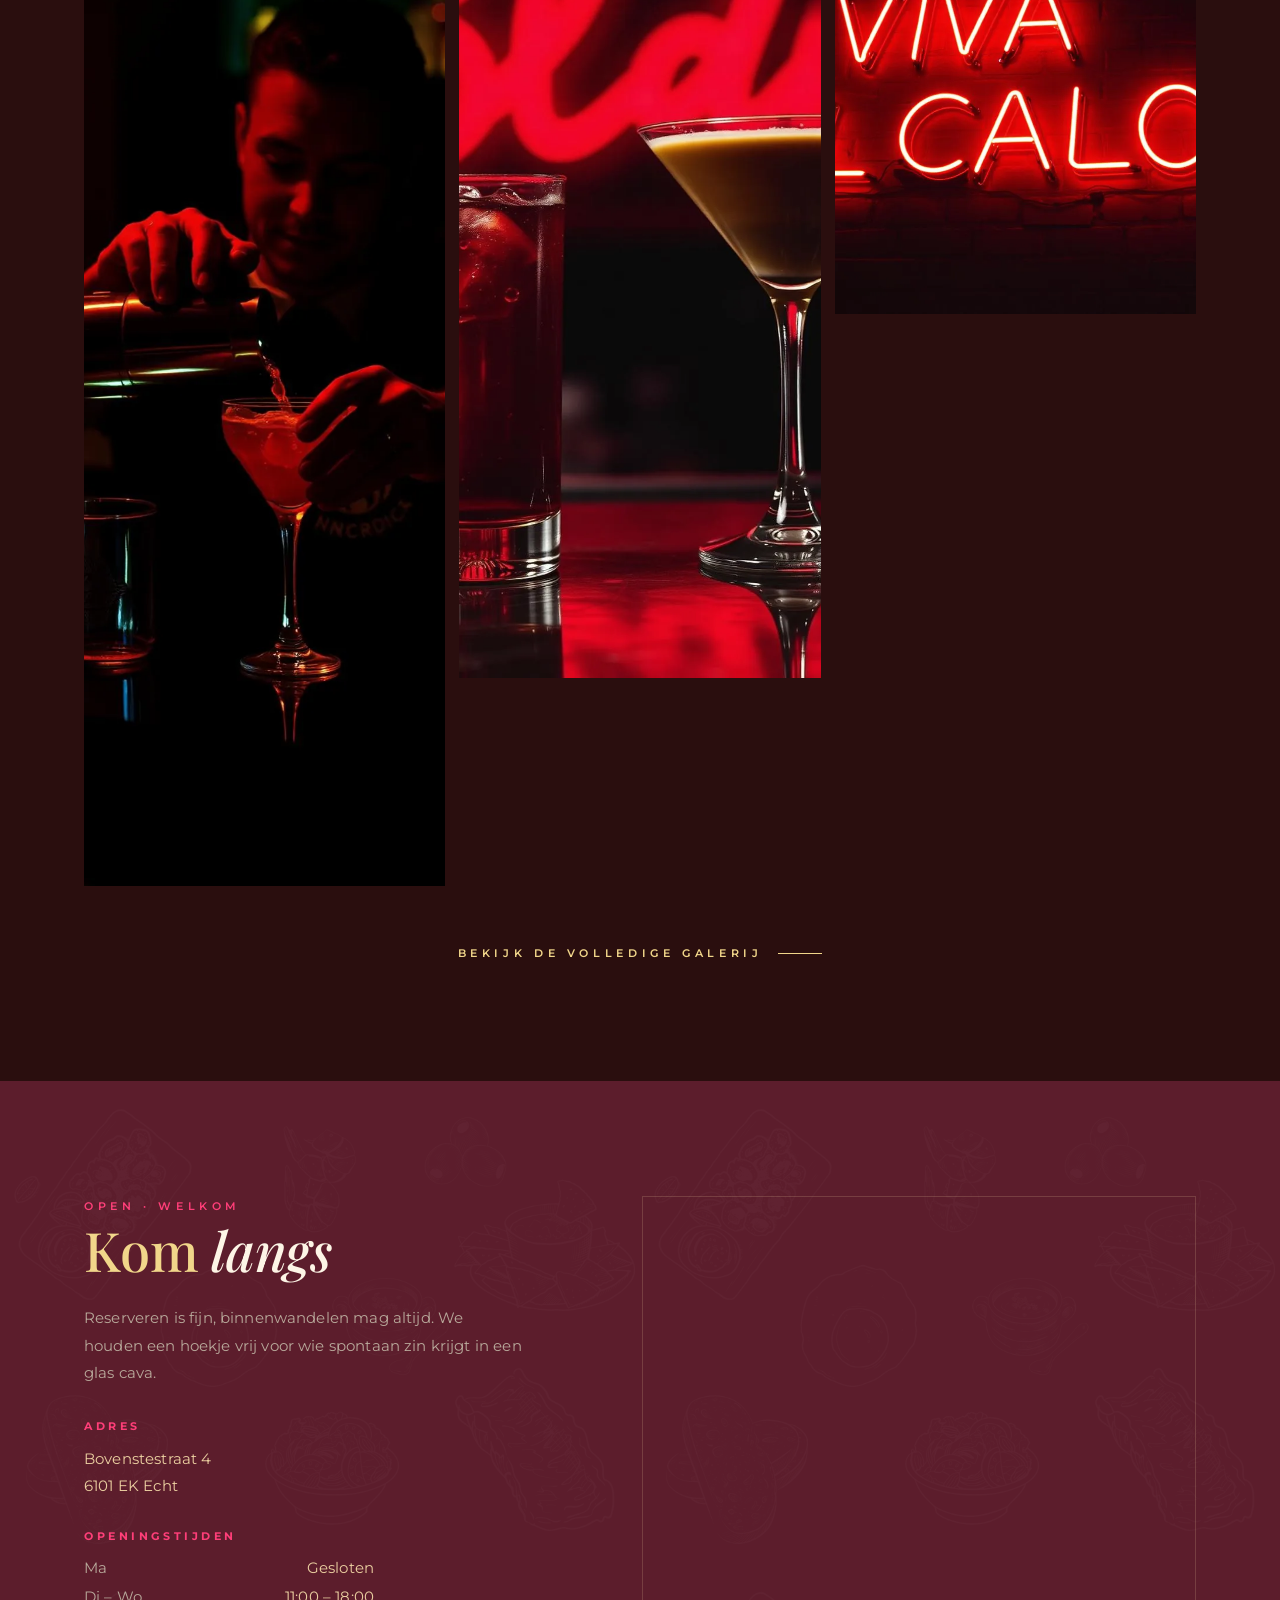
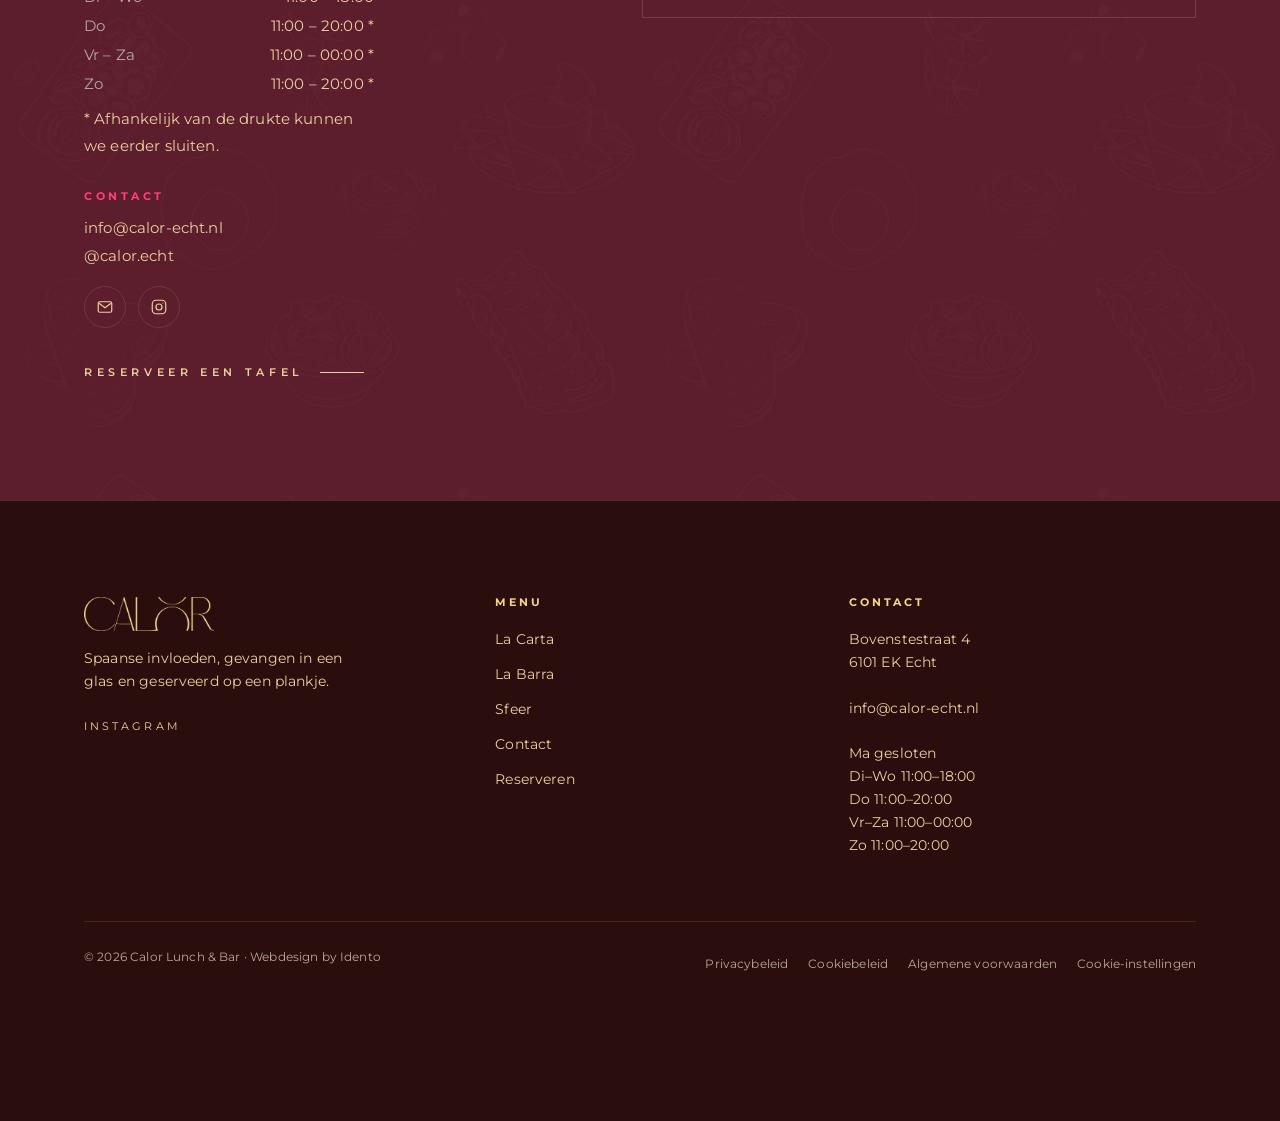
==== commit 1fd3e9e1: "Klantfeedback: openingsuren-sterretje, contact-iconen, minder "Spaans" Punt 1: sterretje (*) toegevo" ====
--- a/index.html
+++ b/index.html
@@ -14,7 +14,7 @@
 <meta property="og:site_name" content="Calor Lunch &amp; Bar">
 <meta property="og:locale" content="nl_NL">
 <meta property="og:title" content="Calor — Lunch &amp; Bar in Echt">
-<meta property="og:description" content="De ziel van Spanje, gevangen in een glas en geserveerd op een plankje.">
+<meta property="og:description" content="Spaanse invloeden, gevangen in een glas en geserveerd op een plankje.">
 <meta property="og:url" content="https://calor-echt.nl/">
 <meta property="og:image" content="https://calor-echt.nl/assets/img/og-image.jpg">
 <meta property="og:image:width" content="1200">
@@ -23,7 +23,7 @@
 <!-- Twitter/X -->
 <meta name="twitter:card" content="summary_large_image">
 <meta name="twitter:title" content="Calor — Lunch &amp; Bar in Echt">
-<meta name="twitter:description" content="De ziel van Spanje, gevangen in een glas en geserveerd op een plankje.">
+<meta name="twitter:description" content="Spaanse invloeden, gevangen in een glas en geserveerd op een plankje.">
 <meta name="twitter:image" content="https://calor-echt.nl/assets/img/og-image.jpg">
 
 <!-- Favicons -->
@@ -96,11 +96,11 @@
 <section class="hero" id="top">
   <div class="hero__bg" aria-hidden="true"></div>
   <div class="hero__in">
-    <p class="hero__eyebrow">Siente el</p>
+    <p class="hero__eyebrow">Welkom bij</p>
     <h1 class="sr-only">Calor — Lunch &amp; Bar in Echt</h1>
     <img class="hero__logo" src="assets/img/Calor-text-logo-yellow-1024x268.png" alt="Calor" width="1024" height="268" fetchpriority="high">
     <p class="hero__sub">Lunch &amp; Bar</p>
-    <p class="hero__tag">De ziel van Spanje, gevangen in een glas en geserveerd op een plankje.</p>
+    <p class="hero__tag">Spaanse invloeden, gevangen in een glas en geserveerd op een plankje.</p>
     <div class="hero__cta">
       <a class="btn" href="reserveren/">Reserveer een tafel</a>
       <a class="btn btn--muted" href="la-carta/">Bekijk onze kaart</a>
@@ -113,9 +113,9 @@
 <section class="sec">
   <div class="wrap split">
     <div class="split__txt reveal">
-      <p class="eyebrow">La Experiencia</p>
-      <h2 class="stitle">Zinderend Spaans,<br><em>modern geserveerd.</em></h2>
-      <p>Wij geloven dat eten meer is dan alleen maar voeding, het is beleving. In Calor combineren we authentieke Spaanse recepten met moderne technieken en lokale seizoensingrediënten. Elke hap een reis naar het zuiden.</p>
+      <p class="eyebrow">De Beleving</p>
+      <h2 class="stitle">Een eigen kaart,<br><em>met Spaanse invloeden.</em></h2>
+      <p>Wij geloven dat eten meer is dan alleen maar voeding, het is beleving. Bij Calor brengen we een gezellige lunchroom met een eigen kaart, geïnspireerd door de Spaanse keuken: frisse ingrediënten, mooie smaken en lokale seizoensproducten.</p>
       <a class="btn" href="la-carta/">Ontdek onze kaart</a>
     </div>
     <div class="framed reveal">
@@ -178,7 +178,7 @@
 <section class="neon">
   <div class="wrap">
     <h2>VIVA EL CALOR</h2>
-    <p>&ldquo;La vida es corta y los tapas son pequeños, ¡pide otro plato!&rdquo;</p>
+    <p>&ldquo;Het leven is kort en de tapas zijn klein — bestel gerust nog een bordje.&rdquo;</p>
   </div>
 </section>
 
@@ -190,7 +190,7 @@
     </div>
     <div class="reveal">
       <p class="eyebrow">La Barra</p>
-      <h2 class="stitle">Cócteles <br><em>&amp; copas</em></h2>
+      <h2 class="stitle">Cocktails <br><em>&amp; drankjes</em></h2>
       <p style="margin-top:22px;max-width:46ch">Onze barmannen zetten klassiekers om in iets eigens. Van signature cocktails tot Spaanse spritz en alcoholvrije mocktails.</p>
 
       <div class="menu barra__list" style="grid-template-columns:1fr">
@@ -227,7 +227,7 @@
   <div class="botanic" aria-hidden="true"></div>
   <div class="wrap visit">
     <div class="reveal">
-      <p class="eyebrow">Abierto · Welkom</p>
+      <p class="eyebrow">Open · Welkom</p>
       <h2 class="stitle">Kom <em>langs</em></h2>
       <p style="margin-top:22px;max-width:44ch">Reserveren is fijn, binnenwandelen mag altijd. We houden een hoekje vrij voor wie spontaan zin krijgt in een glas cava.</p>
 
@@ -241,10 +241,11 @@
           <div class="hours">
             <div><span>Ma</span><span>Gesloten</span></div>
             <div><span>Di – Wo</span><span>11:00 – 18:00</span></div>
-            <div><span>Do</span><span>11:00 – 20:00</span></div>
-            <div><span>Vr – Za</span><span>11:00 – 00:00</span></div>
-            <div><span>Zo</span><span>11:00 – 20:00</span></div>
-                      </div>
+            <div><span>Do</span><span>11:00 – 20:00 *</span></div>
+            <div><span>Vr – Za</span><span>11:00 – 00:00 *</span></div>
+            <div><span>Zo</span><span>11:00 – 20:00 *</span></div>
+          </div>
+          <p class="hours-note">* Afhankelijk van de drukte kunnen we eerder sluiten.</p>
         </div>
         <div>
           <h3>Contact</h3>
@@ -252,6 +253,14 @@
             <a href="mailto:info@calor-echt.nl">info@calor-echt.nl</a><br>
             <a href="https://www.instagram.com/calor.echt/" target="_blank" rel="noopener">@calor.echt</a>
           </p>
+          <div class="icon-links">
+            <a class="icon-link" href="mailto:info@calor-echt.nl" aria-label="Mail ons">
+              <svg viewBox="0 0 24 24" fill="none" stroke="currentColor" stroke-width="1.6" aria-hidden="true"><rect x="3" y="5" width="18" height="14" rx="2"/><path d="m4 7 8 6 8-6"/></svg>
+            </a>
+            <a class="icon-link" href="https://www.instagram.com/calor.echt/" target="_blank" rel="noopener" aria-label="Volg ons op Instagram">
+              <svg viewBox="0 0 24 24" fill="none" stroke="currentColor" stroke-width="1.6" aria-hidden="true"><rect x="3" y="3" width="18" height="18" rx="5"/><circle cx="12" cy="12" r="4"/><circle cx="17.3" cy="6.7" r="0.75" fill="currentColor" stroke="none"/></svg>
+            </a>
+          </div>
         </div>
       </div>
 
@@ -275,7 +284,7 @@
         <a href="#top" aria-label="Calor — naar boven">
           <img src="assets/img/Calor-text-logo-yellow.png" alt="Calor Lunch &amp; Bar" width="130" height="34" loading="lazy">
         </a>
-        <p class="ftr__tagline">De ziel van Spanje, gevangen in een glas en geserveerd op een plankje.</p>
+        <p class="ftr__tagline">Spaanse invloeden, gevangen in een glas en geserveerd op een plankje.</p>
         <div class="ftr__social">
           <a href="https://www.instagram.com/calor.echt/" target="_blank" rel="noopener">Instagram</a>
         </div>
--- a/assets/css/components.css
+++ b/assets/css/components.css
@@ -155,8 +155,18 @@
 }
 .info p, .info a { color: var(--sand-500); font-size: 14.5px; line-height: 1.9; }
 .info a:hover { color: var(--gold-500); }
+.icon-links { display: flex; gap: 12px; margin-top: 14px; }
+.icon-link {
+  display: inline-flex; align-items: center; justify-content: center;
+  width: 42px; height: 42px; border-radius: 50%;
+  border: 1px solid var(--border); color: var(--gold-500);
+  transition: background 0.25s var(--ease), color 0.25s var(--ease), transform 0.25s var(--ease);
+}
+.icon-link svg { width: 18px; height: 18px; }
+.icon-link:hover { background: var(--gold-500); color: var(--wine-900); transform: translateY(-2px); }
 .hours { display: grid; gap: 2px; }
 .hours div { display: flex; justify-content: space-between; max-width: 290px; gap: 20px; color: var(--sand-500); font-size: 14.5px; }
+.hours-note { margin-top: 8px; font-size: 12px; color: var(--muted-400); max-width: 290px; }
 .hours span:first-child { color: var(--muted-400); }
 .map { border: 1px solid var(--sand-dim); overflow: hidden; min-height: 360px; }
 .map iframe { width: 100%; height: 100%; min-height: 420px; border: 0; display: block; filter: grayscale(0.35) contrast(1.05); }
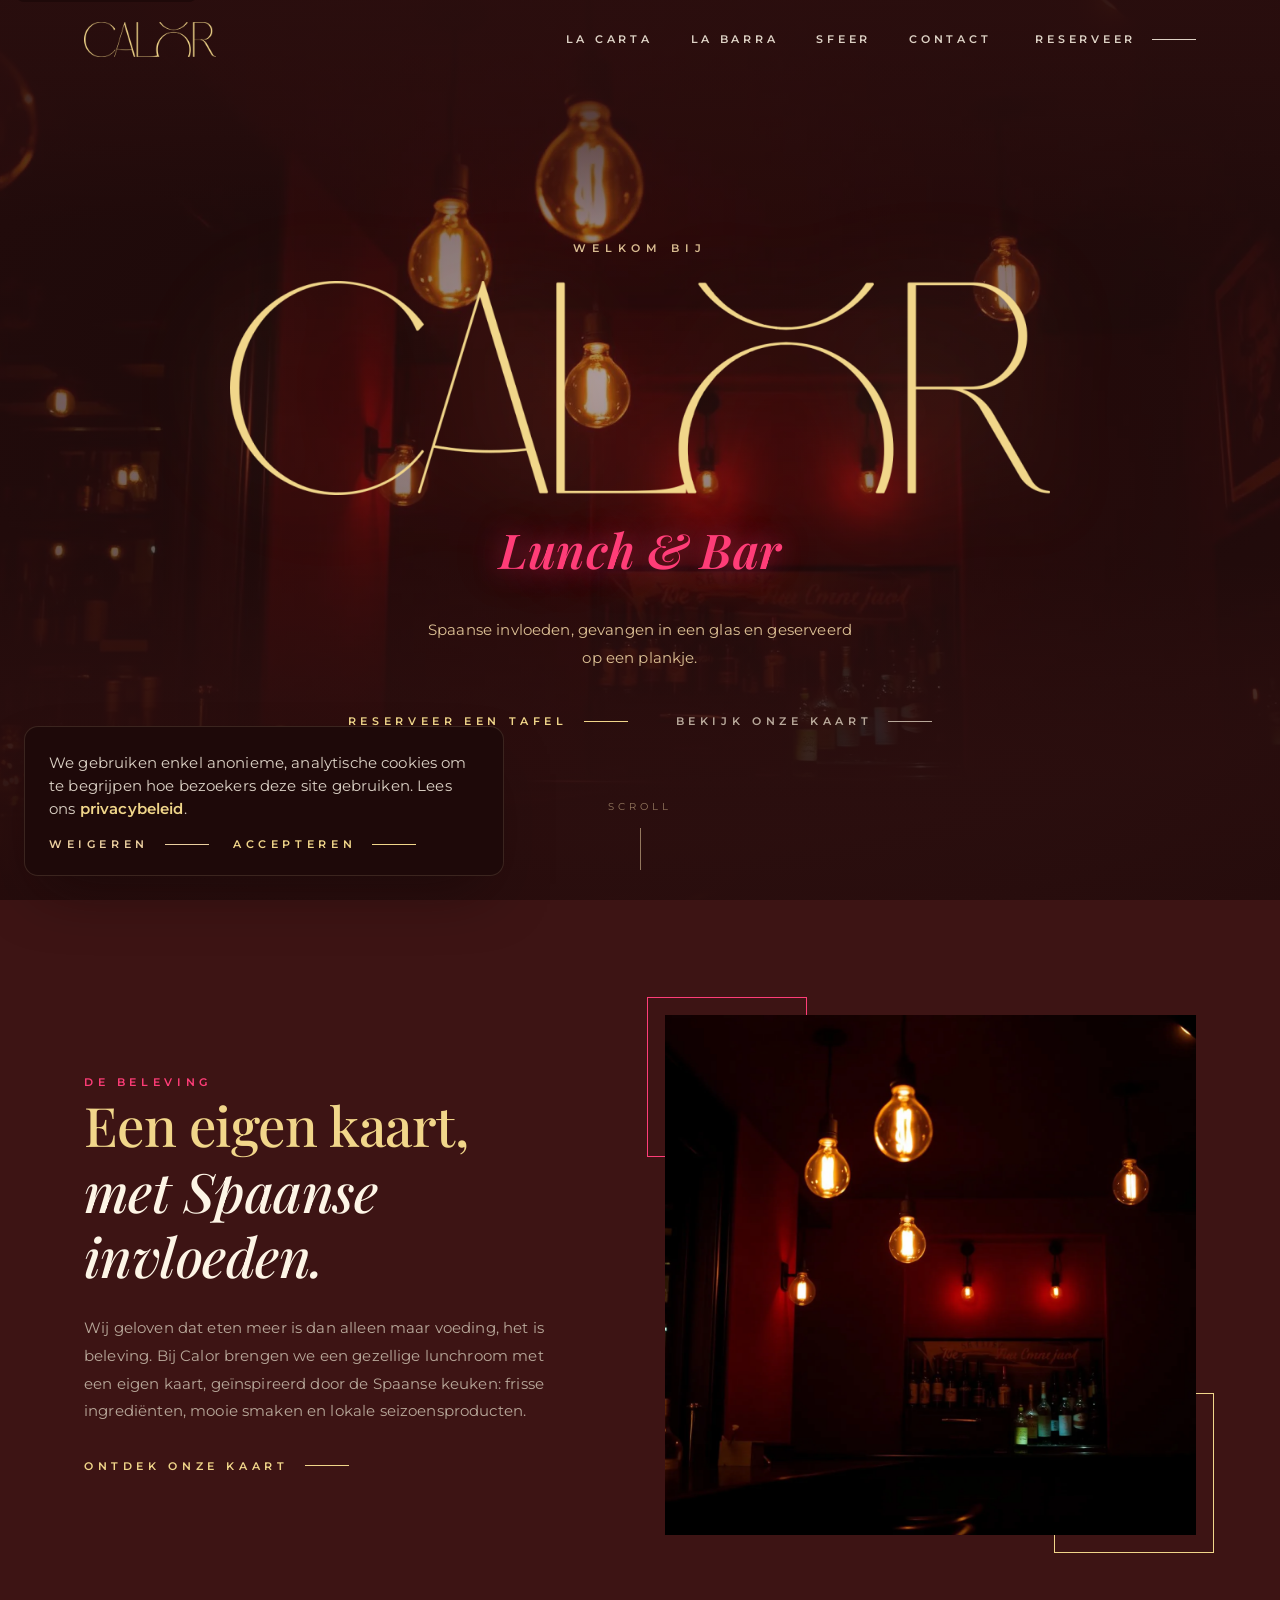
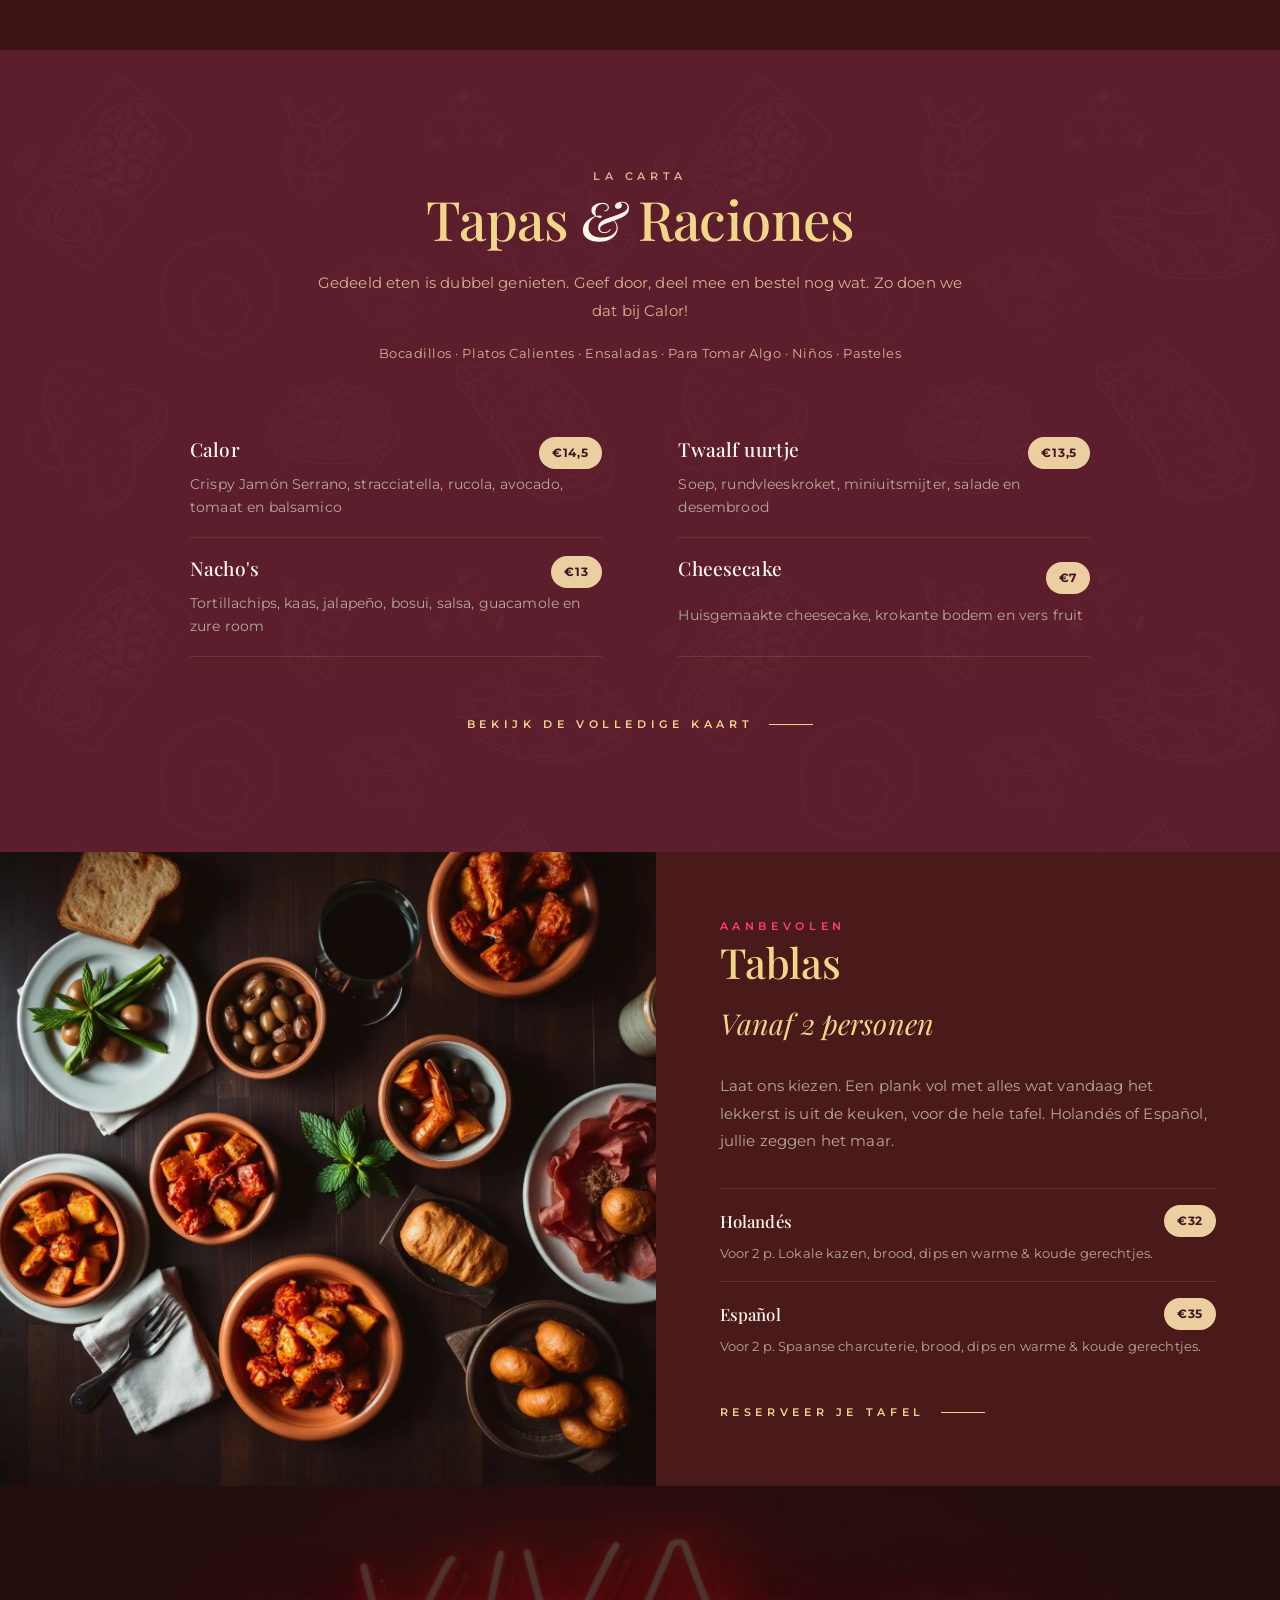
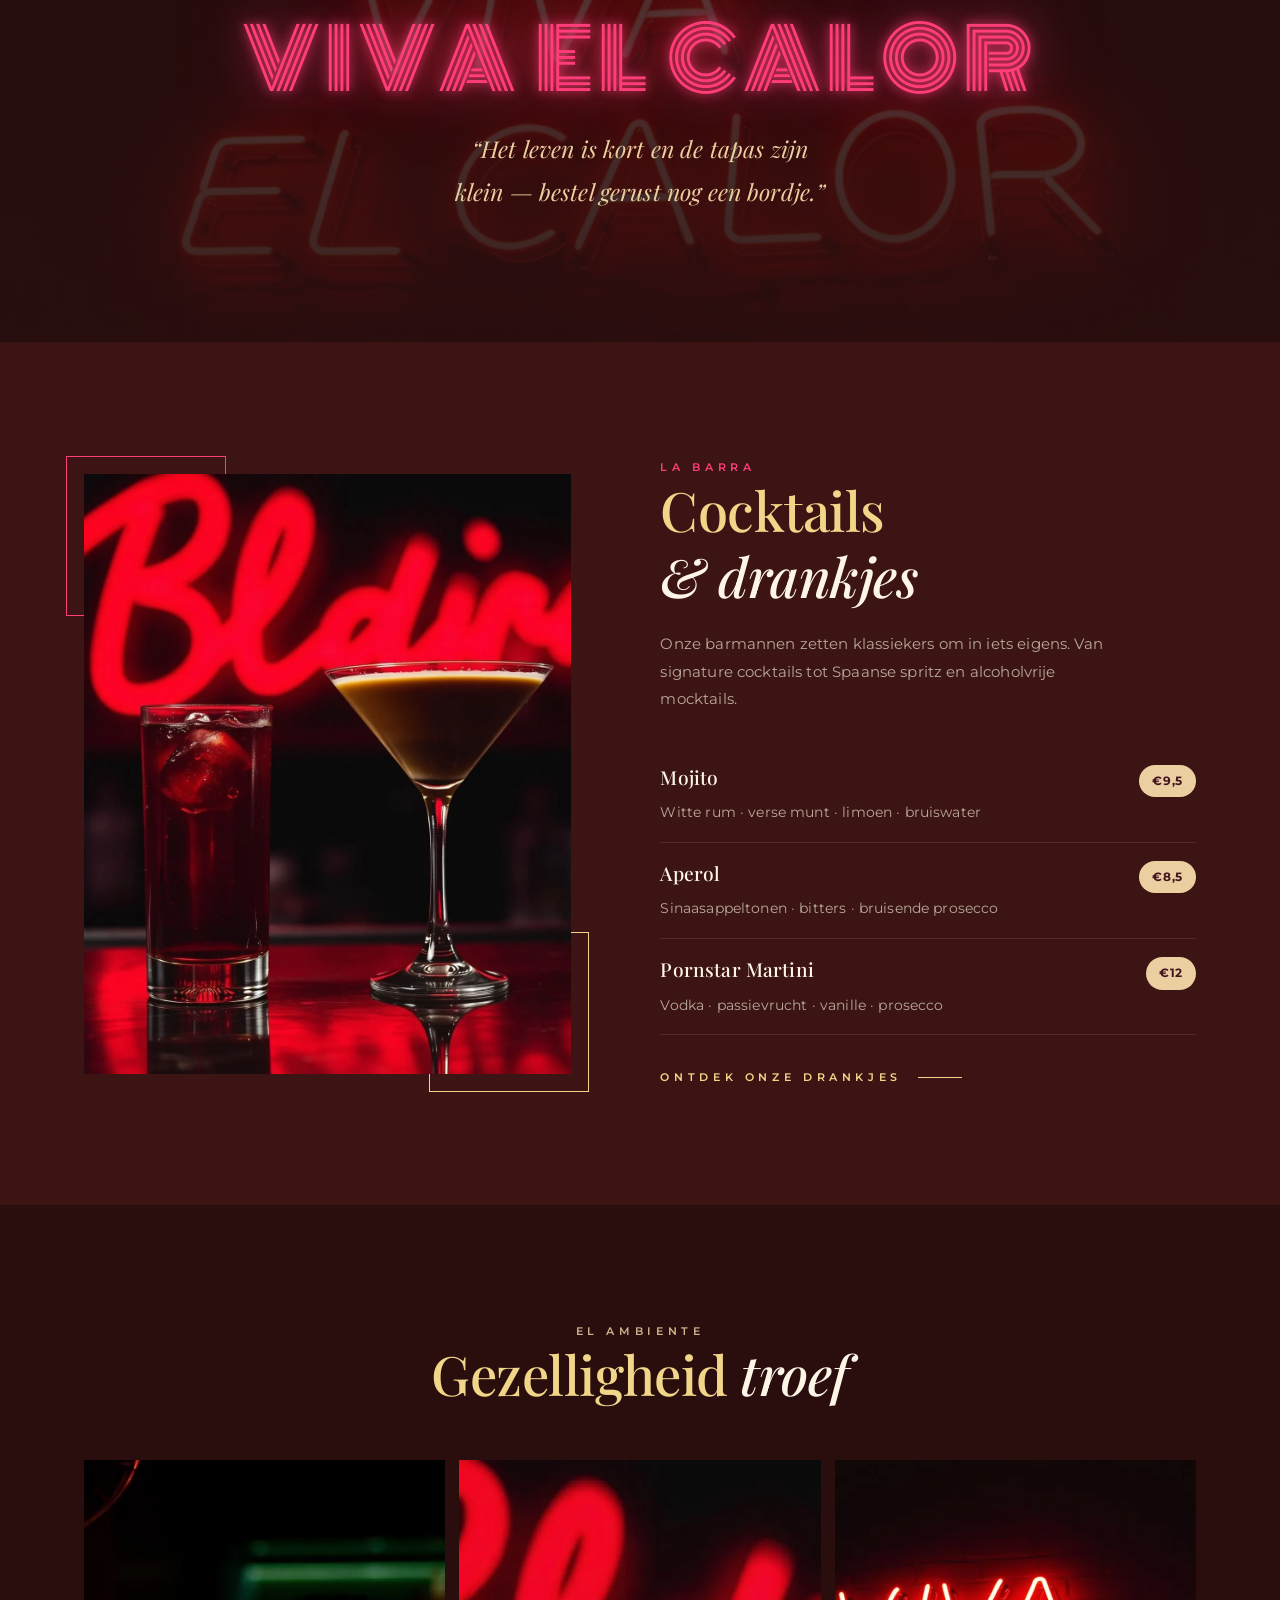
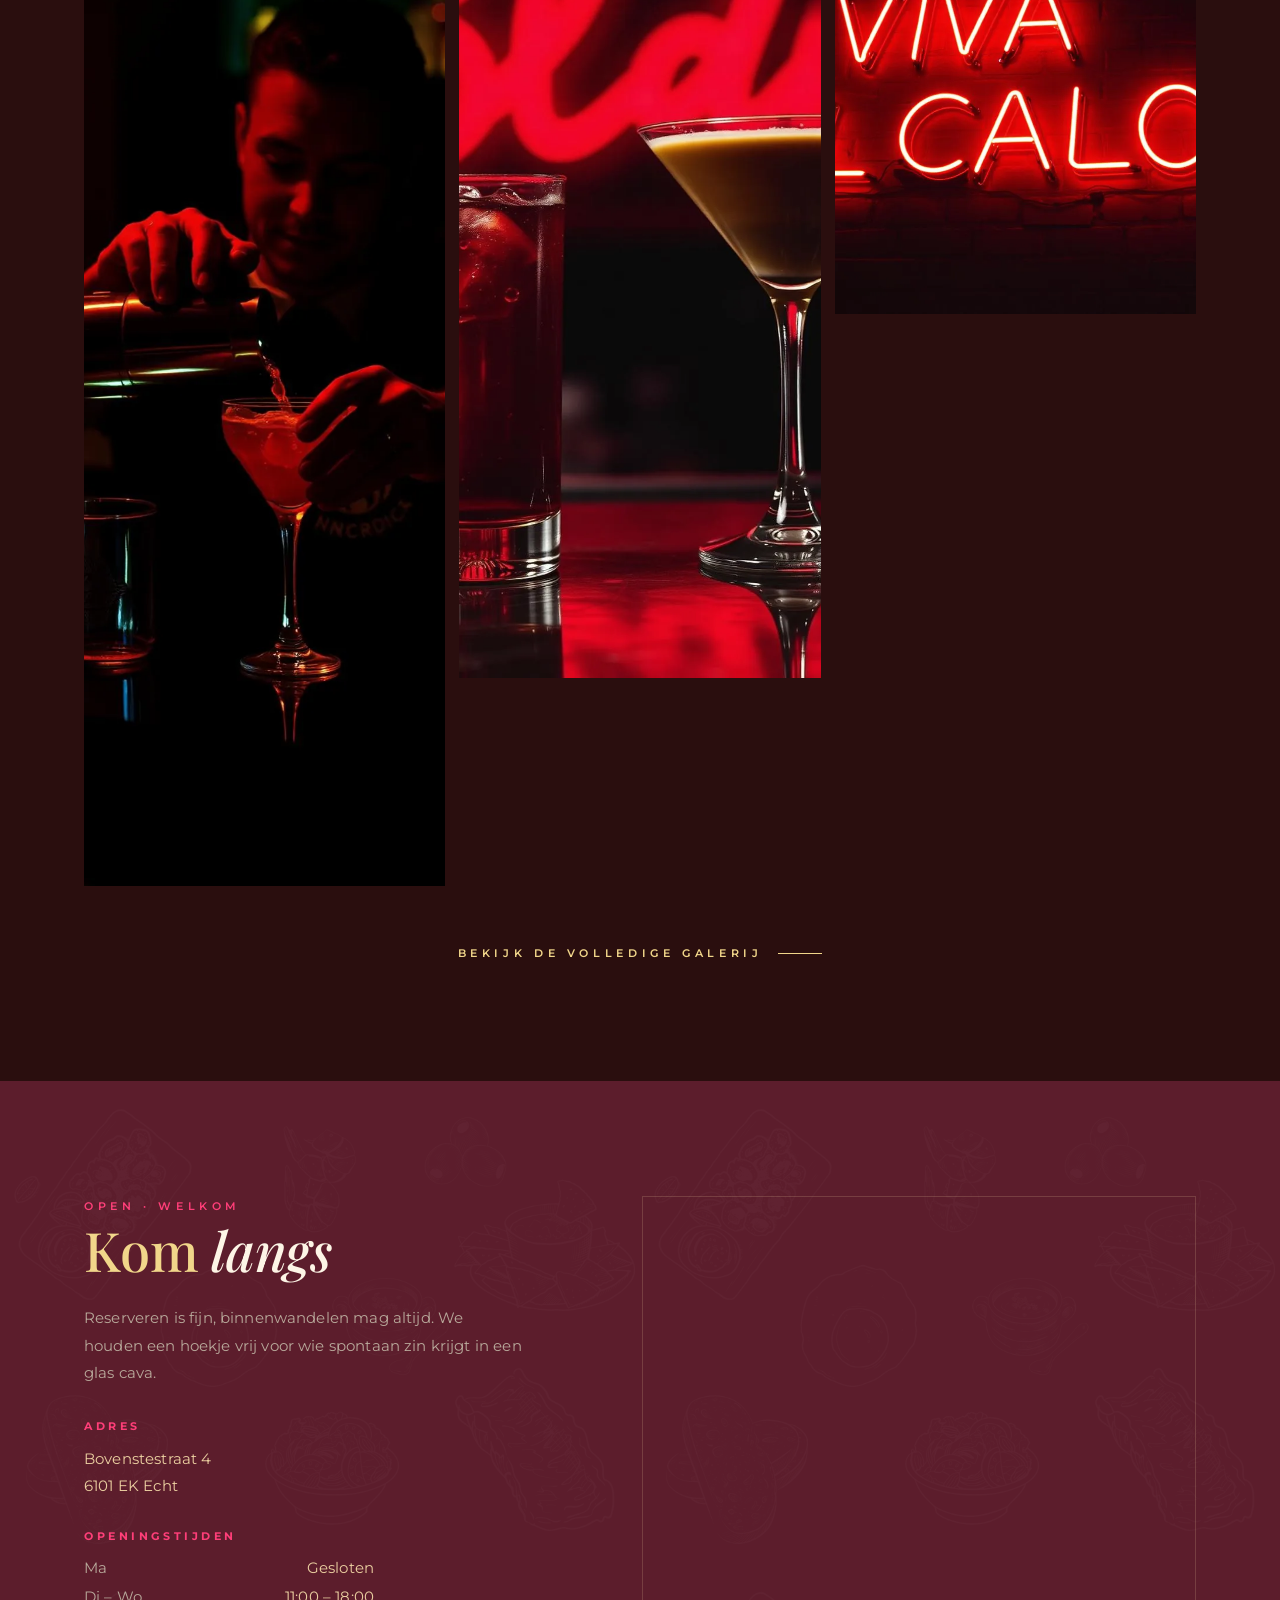
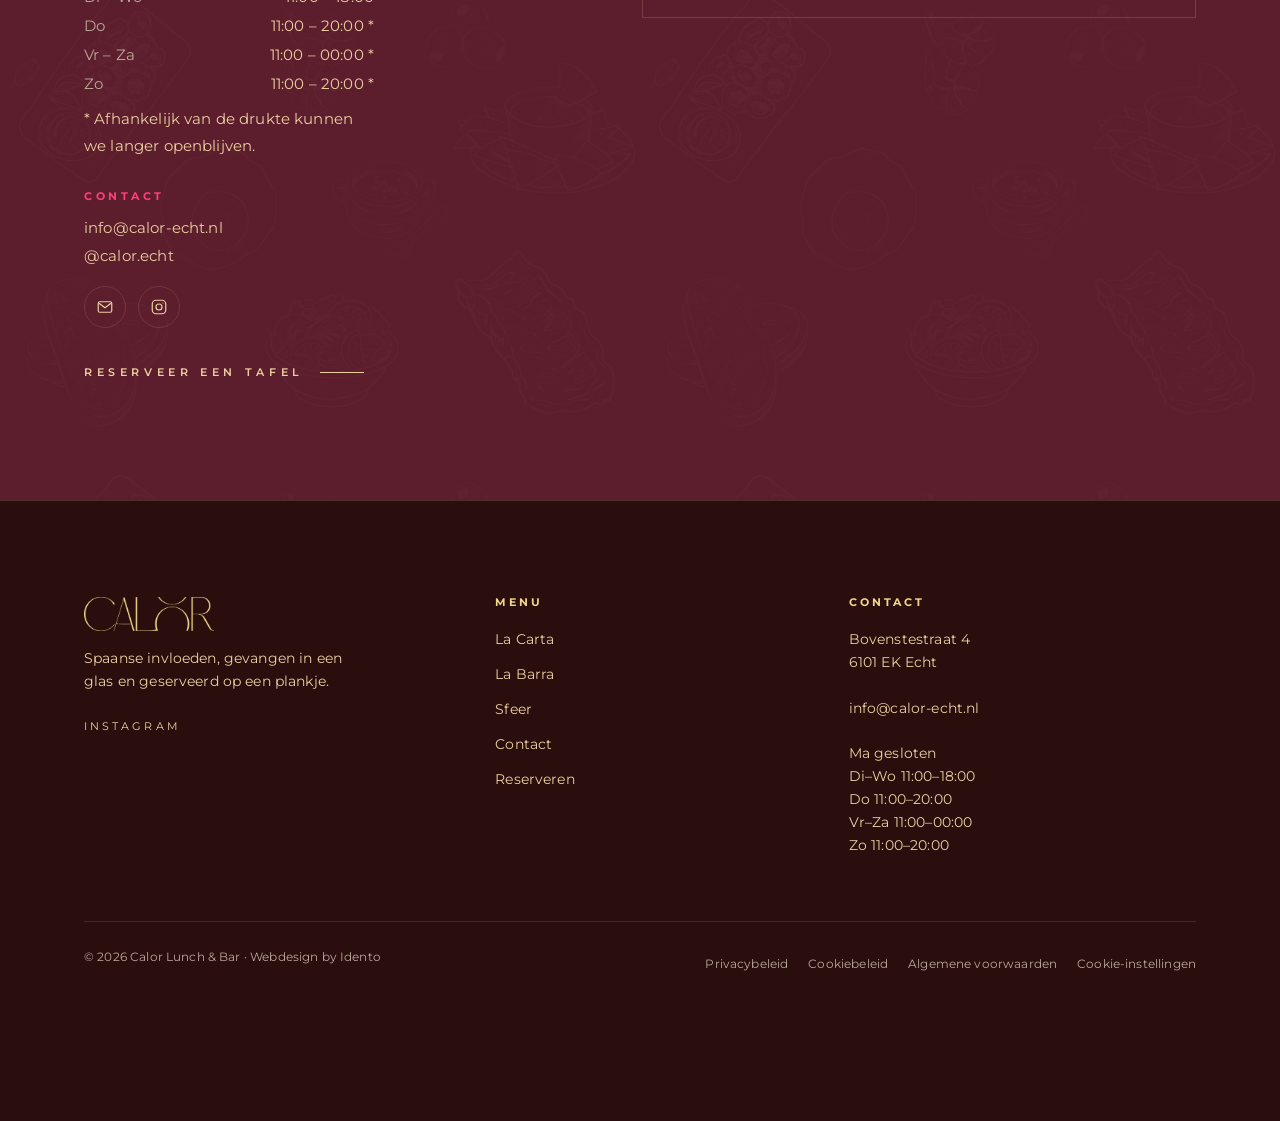
==== commit 8b3d0b8f: "Fix hover-kleur contact-iconen en sterretje-tekst openingsuren - .info a:hover had hogere CSS-specif" ====
--- a/index.html
+++ b/index.html
@@ -245,7 +245,7 @@
             <div><span>Vr – Za</span><span>11:00 – 00:00 *</span></div>
             <div><span>Zo</span><span>11:00 – 20:00 *</span></div>
           </div>
-          <p class="hours-note">* Afhankelijk van de drukte kunnen we eerder sluiten.</p>
+          <p class="hours-note">* Afhankelijk van de drukte kunnen we langer openblijven.</p>
         </div>
         <div>
           <h3>Contact</h3>
--- a/assets/css/components.css
+++ b/assets/css/components.css
@@ -163,7 +163,7 @@
   transition: background 0.25s var(--ease), color 0.25s var(--ease), transform 0.25s var(--ease);
 }
 .icon-link svg { width: 18px; height: 18px; }
-.icon-link:hover { background: var(--gold-500); color: var(--wine-900); transform: translateY(-2px); }
+.info a.icon-link:hover { background: var(--gold-500); color: var(--rose-500); transform: translateY(-2px); }
 .hours { display: grid; gap: 2px; }
 .hours div { display: flex; justify-content: space-between; max-width: 290px; gap: 20px; color: var(--sand-500); font-size: 14.5px; }
 .hours-note { margin-top: 8px; font-size: 12px; color: var(--muted-400); max-width: 290px; }
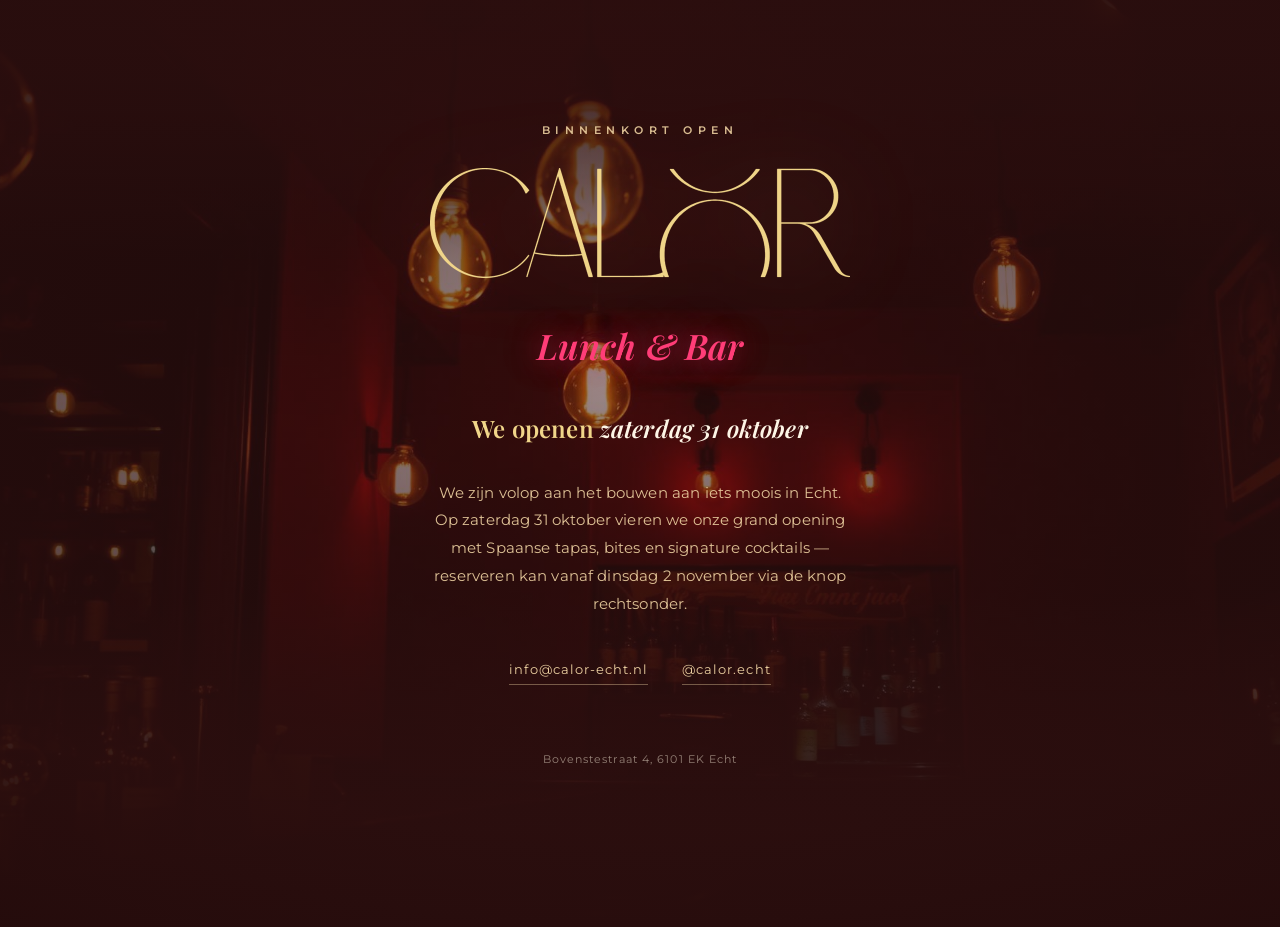
==== commit e02e18b1: "Herstel coming-soon-pagina op main na merge Co-Authored-By: Claude Sonnet 5 <noreply@anthropic.com>" ====
--- a/index.html
+++ b/index.html
@@ -1,332 +1,109 @@
 <!DOCTYPE html>
 <html lang="nl">
 <head>
-<meta charset="utf-8">
+<meta charset="UTF-8">
 <meta name="viewport" content="width=device-width, initial-scale=1">
-<title>Calor — Lunch &amp; Bar in Echt | Spaanse tapas &amp; cocktails</title>
-<meta name="description" content="Calor Lunch &amp; Bar in Echt: Spaanse tapas, bocadillos, bites en signature cocktails. Bovenstestraat 4, Echt. Reserveer een tafel of wandel gewoon binnen.">
-<meta name="robots" content="index, follow">
+<title>Calor — Lunch &amp; Bar in Echt | Open vanaf 31 oktober</title>
+<meta name="description" content="Calor Lunch &amp; Bar in Echt opent op zaterdag 31 oktober. Spaanse tapas, bites en signature cocktails. Reserveer nu al je tafel. Bovenstestraat 4, Echt.">
 <link rel="canonical" href="https://calor-echt.nl/">
 <meta name="theme-color" content="#3D1414">
 
-<!-- Open Graph (Facebook, WhatsApp, LinkedIn...) -->
-<meta property="og:type" content="restaurant">
+<meta property="og:type" content="website">
 <meta property="og:site_name" content="Calor Lunch &amp; Bar">
 <meta property="og:locale" content="nl_NL">
-<meta property="og:title" content="Calor — Lunch &amp; Bar in Echt">
-<meta property="og:description" content="Spaanse invloeden, gevangen in een glas en geserveerd op een plankje.">
+<meta property="og:title" content="Calor — Lunch &amp; Bar in Echt | Open vanaf 31 oktober">
+<meta property="og:description" content="De ziel van Spanje, gevangen in een glas en geserveerd op een plankje. We openen op zaterdag 31 oktober — reserveer nu al je tafel.">
 <meta property="og:url" content="https://calor-echt.nl/">
 <meta property="og:image" content="https://calor-echt.nl/assets/img/og-image.jpg">
 <meta property="og:image:width" content="1200">
 <meta property="og:image:height" content="628">
 
-<!-- Twitter/X -->
 <meta name="twitter:card" content="summary_large_image">
-<meta name="twitter:title" content="Calor — Lunch &amp; Bar in Echt">
-<meta name="twitter:description" content="Spaanse invloeden, gevangen in een glas en geserveerd op een plankje.">
+<meta name="twitter:title" content="Calor — Lunch &amp; Bar in Echt | Open vanaf 31 oktober">
+<meta name="twitter:description" content="De ziel van Spanje, gevangen in een glas en geserveerd op een plankje. We openen op zaterdag 31 oktober — reserveer nu al je tafel.">
 <meta name="twitter:image" content="https://calor-echt.nl/assets/img/og-image.jpg">
 
-<!-- Favicons -->
 <link rel="icon" href="assets/img/calor-fav.png" type="image/png">
 <link rel="apple-touch-icon" href="assets/img/apple-touch-icon.png">
 <link rel="manifest" href="site.webmanifest">
 
-<!-- Fonts: preconnect + non-blocking load (print-media trick), met noscript-fallback -->
 <link rel="preconnect" href="https://fonts.googleapis.com">
 <link rel="preconnect" href="https://fonts.gstatic.com" crossorigin>
-<link rel="preload" as="style" href="https://fonts.googleapis.com/css2?family=Playfair+Display:ital,wght@0,400;0,500;0,600;0,700;1,400;1,500;1,600&family=Montserrat:wght@300;400;500;600;700&family=Monoton&display=swap">
-<link href="https://fonts.googleapis.com/css2?family=Playfair+Display:ital,wght@0,400;0,500;0,600;0,700;1,400;1,500;1,600&family=Montserrat:wght@300;400;500;600;700&family=Monoton&display=swap" rel="stylesheet" media="print" onload="this.media='all'">
-<noscript><link href="https://fonts.googleapis.com/css2?family=Playfair+Display:ital,wght@0,400;0,500;0,600;0,700;1,400;1,500;1,600&family=Montserrat:wght@300;400;500;600;700&family=Monoton&display=swap" rel="stylesheet"></noscript>
+<link rel="preconnect" href="https://book.restomanager.net">
+<link rel="preload" as="style" href="https://fonts.googleapis.com/css2?family=Playfair+Display:ital,wght@0,400;0,500;0,600;0,700;1,400;1,500;1,600&family=Montserrat:wght@300;400;500;600;700&display=swap">
+<link href="https://fonts.googleapis.com/css2?family=Playfair+Display:ital,wght@0,400;0,500;0,600;0,700;1,400;1,500;1,600&family=Montserrat:wght@300;400;500;600;700&display=swap" rel="stylesheet" media="print" onload="this.media='all'">
+<noscript><link href="https://fonts.googleapis.com/css2?family=Playfair+Display:ital,wght@0,400;0,500;0,600;0,700;1,400;1,500;1,600&family=Montserrat:wght@300;400;500;600;700&display=swap" rel="stylesheet"></noscript>
 
-<!-- Volgorde is belangrijk: brand → layout → components → pagina -->
-<link rel="stylesheet" href="assets/css/brand.css">
-<link rel="stylesheet" href="assets/css/layout.css">
-<link rel="stylesheet" href="assets/css/components.css">
-<link rel="stylesheet" href="assets/css/pages/home.css">
+<style>
+:root{
+  --wine:#3D1414; --wine-deep:#2A0E0E;
+  --gold:#F1D68A; --sand:#EBCFA0; --cream:#FDF5E6; --muted:#B8A89A; --rose:#FF3D78;
+  --serif:"Playfair Display", Georgia, serif;
+  --sans:"Montserrat", -apple-system, BlinkMacSystemFont, "Segoe UI", sans-serif;
+}
+*{box-sizing:border-box}
+html{-webkit-text-size-adjust:100%}
+body{
+  margin:0; min-height:100svh; background:var(--wine); color:var(--sand);
+  font-family:var(--sans); font-size:15px; line-height:1.85; letter-spacing:.01em;
+  display:grid; place-items:center; text-align:center; overflow-x:hidden;
+}
+img{max-width:100%}
+a{color:inherit}
 
-<script type="application/ld+json">
-{
-  "@context":"https://schema.org",
-  "@type":"Restaurant",
-  "name":"Calor Lunch & Bar",
-  "servesCuisine":["Spaans","Tapas","Lunch"],
-  "url":"https://calor-echt.nl/",
-  "email":"info@calor-echt.nl",
-  "image":"https://calor-echt.nl/assets/img/hero-interior.jpg",
-  "priceRange":"€€",
-  "address":{"@type":"PostalAddress","streetAddress":"Bovenstestraat 4","postalCode":"6101 EK","addressLocality":"Echt","addressCountry":"NL"},
-  "openingHoursSpecification":[
-    {"@type":"OpeningHoursSpecification","dayOfWeek":["Tuesday","Wednesday"],"opens":"11:00","closes":"18:00"},
-    {"@type":"OpeningHoursSpecification","dayOfWeek":["Thursday"],"opens":"11:00","closes":"20:00"},
-    {"@type":"OpeningHoursSpecification","dayOfWeek":["Friday","Saturday"],"opens":"11:00","closes":"24:00"},
-    {"@type":"OpeningHoursSpecification","dayOfWeek":["Sunday"],"opens":"11:00","closes":"20:00"}
-  ],
-  "sameAs":["https://www.instagram.com/calor.echt/"]
+.wrap{position:relative; min-height:100svh; width:100%; display:grid; place-items:center; padding:clamp(32px,6vw,64px) 20px;}
+.bg{position:absolute; inset:0; background:url("assets/img/hero-interior.jpg") center bottom/cover no-repeat; transform:scale(1.06);}
+.bg::after{
+  content:""; position:absolute; inset:0;
+  background:
+    radial-gradient(120% 78% at 50% 42%, rgba(61,20,20,.5) 0%, rgba(42,14,14,.88) 62%, rgba(30,9,9,.97) 100%),
+    linear-gradient(180deg, rgba(42,14,14,.85) 0%, transparent 30%, transparent 65%, var(--wine) 100%);
 }
-</script>
+.in{position:relative; z-index:2; max-width:640px;}
+
+.eyebrow{
+  font-size:11px; font-weight:600; letter-spacing:.5em; text-transform:uppercase;
+  color:var(--sand); opacity:.9; margin:0 0 clamp(18px,3vw,28px);
+}
+.logo{width:min(100%,420px); height:auto; margin:0 auto; filter:drop-shadow(0 0 46px rgba(241,214,138,.28));}
+.tag{
+  font-family:var(--serif); font-style:italic; font-weight:600;
+  font-size:clamp(1.5rem,4vw,2.2rem); color:var(--rose);
+  margin:clamp(18px,3vw,26px) 0 clamp(20px,3vw,28px);
+  text-shadow:0 0 26px rgba(255,61,120,.55), 0 0 60px rgba(255,61,120,.3);
+}
+.date{
+  font-family:var(--serif); font-weight:600; font-size:clamp(1.15rem,2.6vw,1.5rem);
+  color:var(--gold); margin:0 0 clamp(20px,3vw,28px);
+}
+.date em{font-style:italic; color:var(--cream);}
+.copy{max-width:42ch; margin:0 auto clamp(28px,4vw,40px); color:var(--sand); opacity:.92;}
+.contact{display:flex; flex-wrap:wrap; gap:14px 34px; justify-content:center; font-size:13px; letter-spacing:.08em;}
+.contact a{text-decoration:none; border-bottom:1px solid rgba(235,207,160,.4); padding-bottom:2px; transition:color .25s,border-color .25s;}
+.contact a:hover{color:var(--gold); border-color:var(--gold);}
+.foot{position:relative; z-index:2; margin-top:clamp(40px,6vw,64px); font-size:11px; letter-spacing:.1em; color:var(--muted); opacity:.75;}
+
+@media (prefers-reduced-motion:reduce){ *{transition:none!important;} }
+</style>
 </head>
 <body>
 
-<a class="skip-link" href="#main">Ga naar de inhoud</a>
+<div class="wrap">
+  <div class="bg" aria-hidden="true"></div>
+  <div class="in">
+    <p class="eyebrow">Binnenkort open</p>
+    <img class="logo" src="assets/img/Calor-text-logo-yellow-840x220.png" alt="Calor Lunch &amp; Bar" width="840" height="220" fetchpriority="high">
+    <p class="tag">Lunch &amp; Bar</p>
+    <p class="date">We openen <em>zaterdag 31 oktober</em></p>
+    <p class="copy">We zijn volop aan het bouwen aan iets moois in Echt. Op zaterdag 31 oktober vieren we onze grand opening met Spaanse tapas, bites en signature cocktails — reserveren kan vanaf dinsdag 2 november via de knop rechtsonder.</p>
+    <div class="contact">
+      <a href="mailto:info@calor-echt.nl">info@calor-echt.nl</a>
+      <a href="https://www.instagram.com/calor.echt/" target="_blank" rel="noopener">@calor.echt</a>
+    </div>
+    <p class="foot">Bovenstestraat 4, 6101 EK Echt</p>
+  </div>
+</div>
 
-<!-- ========== HEADER ========== -->
-<header class="hdr" id="hdr">
-  <div class="wrap hdr__in">
-    <a class="hdr__logo" href="#top" aria-label="Calor — naar boven">
-      <img src="assets/img/Calor-text-logo-yellow.png" alt="Calor Lunch &amp; Bar" width="132" height="35">
-    </a>
-
-    <button class="burger" id="burger" aria-expanded="false" aria-controls="nav" aria-label="Menu openen">
-      <span></span><span></span><span></span>
-    </button>
-
-    <nav class="hdr-nav" id="nav">
-      <a href="la-carta/">La Carta</a>
-      <a href="la-barra/">La Barra</a>
-      <a href="sfeer/">Sfeer</a>
-      <a href="contact/">Contact</a>
-      <a class="btn" href="reserveren/">Reserveer</a>
-    </nav>
-  </div>
-</header>
-
-<main id="main">
-
-<!-- ========== HERO ========== -->
-<section class="hero" id="top">
-  <div class="hero__bg" aria-hidden="true"></div>
-  <div class="hero__in">
-    <p class="hero__eyebrow">Welkom bij</p>
-    <h1 class="sr-only">Calor — Lunch &amp; Bar in Echt</h1>
-    <img class="hero__logo" src="assets/img/Calor-text-logo-yellow-1024x268.png" alt="Calor" width="1024" height="268" fetchpriority="high">
-    <p class="hero__sub">Lunch &amp; Bar</p>
-    <p class="hero__tag">Spaanse invloeden, gevangen in een glas en geserveerd op een plankje.</p>
-    <div class="hero__cta">
-      <a class="btn" href="reserveren/">Reserveer een tafel</a>
-      <a class="btn btn--muted" href="la-carta/">Bekijk onze kaart</a>
-    </div>
-  </div>
-  <div class="hero__scroll" aria-hidden="true">Scroll<span></span></div>
-</section>
-
-<!-- ========== LA EXPERIENCIA ========== -->
-<section class="sec">
-  <div class="wrap split">
-    <div class="split__txt reveal">
-      <p class="eyebrow">De Beleving</p>
-      <h2 class="stitle">Een eigen kaart,<br><em>met Spaanse invloeden.</em></h2>
-      <p>Wij geloven dat eten meer is dan alleen maar voeding, het is beleving. Bij Calor brengen we een gezellige lunchroom met een eigen kaart, geïnspireerd door de Spaanse keuken: frisse ingrediënten, mooie smaken en lokale seizoensproducten.</p>
-      <a class="btn" href="la-carta/">Ontdek onze kaart</a>
-    </div>
-    <div class="framed reveal">
-      <picture><source srcset="assets/img/hero-interior-1.webp" type="image/webp"><img src="assets/img/hero-interior-1.jpg" alt="Het warme, sfeervolle interieur van Calor in Echt" width="1920" height="1280" loading="lazy"></picture>
-    </div>
-  </div>
-</section>
-
-<!-- ========== LA CARTA ========== -->
-<section class="sec sec--card" id="la-carta">
-  <div class="botanic" aria-hidden="true" id="botanic"></div>
-  <div class="wrap">
-    <div class="carta__head reveal">
-      <p class="eyebrow eyebrow--sand">La Carta</p>
-      <h2 class="stitle">Tapas <span class="amp">&amp;</span> Raciones</h2>
-      <p style="margin-top:18px">Gedeeld eten is dubbel genieten. Geef door, deel mee en bestel nog wat. Zo doen we dat bij Calor!</p>
-      <p class="carta-categories">Bocadillos · Platos Calientes · Ensaladas · Para Tomar Algo · Niños · Pasteles</p>
-    </div>
-
-    <div class="menu carta-highlights reveal">
-      <article class="item"><h4 class="item__name">Calor</h4><span class="item__price">€14,5</span><p class="item__desc">Crispy Jamón Serrano, stracciatella, rucola, avocado, tomaat en balsamico</p></article>
-      <article class="item"><h4 class="item__name">Twaalf uurtje</h4><span class="item__price">€13,5</span><p class="item__desc">Soep, rundvleeskroket, miniuitsmijter, salade en desembrood</p></article>
-      <article class="item"><h4 class="item__name">Nacho's</h4><span class="item__price">€13</span><p class="item__desc">Tortillachips, kaas, jalapeño, bosui, salsa, guacamole en zure room</p></article>
-      <article class="item"><h4 class="item__name">Cheesecake</h4><span class="item__price">€7</span><p class="item__desc">Huisgemaakte cheesecake, krokante bodem en vers fruit</p></article>
-    </div>
-
-    <p class="reveal" style="text-align:center;margin-top:clamp(34px,5vw,52px)">
-      <a class="btn" href="la-carta/">Bekijk de volledige kaart</a>
-    </p>
-  </div>
-</section>
-
-<!-- ========== AANBEVOLEN / TABLA DE BEBIDAS ========== -->
-<section class="sec" style="padding-block:0">
-  <div class="feature">
-    <div class="feature__img" role="img" aria-label="Een tafel vol Spaanse tapas bij Calor" style="background-image:url('assets/img/tapas-spread.jpg');background-image:image-set(url('assets/img/tapas-spread.webp') type('image/webp') 1x, url('assets/img/tapas-spread.jpg') type('image/jpeg') 1x)"></div>
-    <div class="feature__box reveal">
-      <p class="eyebrow">Aanbevolen</p>
-      <h3 class="stitle" style="font-size:clamp(1.8rem,3.4vw,2.6rem)">Tablas</h3>
-      <p class="feature__price">Vanaf 2 personen</p>
-      <p>Laat ons kiezen. Een plank vol met alles wat vandaag het lekkerst is uit de keuken, voor de hele tafel. Holandés of Español, jullie zeggen het maar.</p>
-
-      <div style="margin-top:16px">
-        <div class="plank">
-          <h4>Holandés</h4><span class="item__price">€32</span>
-          <p>Voor 2 p. Lokale kazen, brood, dips en warme &amp; koude gerechtjes.</p>
-        </div>
-        <div class="plank">
-          <h4>Español</h4><span class="item__price">€35</span>
-          <p>Voor 2 p. Spaanse charcuterie, brood, dips en warme &amp; koude gerechtjes.</p>
-        </div>
-      </div>
-
-      <a class="btn" style="margin-top:28px" href="reserveren/">Reserveer je tafel</a>
-    </div>
-  </div>
-</section>
-
-<!-- ========== NEON QUOTE ========== -->
-<section class="neon">
-  <div class="wrap">
-    <h2>VIVA EL CALOR</h2>
-    <p>&ldquo;Het leven is kort en de tapas zijn klein — bestel gerust nog een bordje.&rdquo;</p>
-  </div>
-</section>
-
-<!-- ========== LA BARRA ========== -->
-<section class="sec" id="la-barra">
-  <div class="wrap barra">
-    <div class="framed reveal">
-      <picture><source srcset="assets/img/cocktails.webp" type="image/webp"><img src="assets/img/cocktails.jpg" alt="Signature cocktails aan de bar van Calor" width="1400" height="1400" loading="lazy"></picture>
-    </div>
-    <div class="reveal">
-      <p class="eyebrow">La Barra</p>
-      <h2 class="stitle">Cocktails <br><em>&amp; drankjes</em></h2>
-      <p style="margin-top:22px;max-width:46ch">Onze barmannen zetten klassiekers om in iets eigens. Van signature cocktails tot Spaanse spritz en alcoholvrije mocktails.</p>
-
-      <div class="menu barra__list" style="grid-template-columns:1fr">
-        <article class="item"><h4 class="item__name">Mojito</h4><span class="item__price">€9,5</span><p class="item__desc">Witte rum · verse munt · limoen · bruiswater</p></article>
-        <article class="item"><h4 class="item__name">Aperol</h4><span class="item__price">€8,5</span><p class="item__desc">Sinaasappeltonen · bitters · bruisende prosecco</p></article>
-        <article class="item"><h4 class="item__name">Pornstar Martini</h4><span class="item__price">€12</span><p class="item__desc">Vodka · passievrucht · vanille · prosecco</p></article>
-      </div>
-
-      <a class="btn" style="margin-top:32px" href="la-barra/">Ontdek onze drankjes</a>
-    </div>
-  </div>
-</section>
-
-<!-- ========== EL AMBIENTE ========== -->
-<section class="sec sec--deep" id="sfeer">
-  <div class="wrap">
-    <div class="carta__head reveal" style="margin-bottom:0">
-      <p class="eyebrow">El Ambiente</p>
-      <h2 class="stitle">Gezelligheid <em>troef</em></h2>
-    </div>
-    <div class="gallery reveal">
-      <figure class="g1"><picture><source srcset="assets/img/bartender.webp" type="image/webp"><img src="assets/img/bartender.jpg" alt="Barman aan het werk bij Calor" width="1200" height="1500" loading="lazy"></picture></figure>
-      <figure class="g2"><picture><source srcset="assets/img/cocktails.webp" type="image/webp"><img src="assets/img/cocktails.jpg" alt="Cocktails onder het neonlicht" width="1400" height="1400" loading="lazy"></picture></figure>
-      <figure class="g3"><picture><source srcset="assets/img/neon-viva.webp" type="image/webp"><img src="assets/img/neon-viva.jpg" alt="Neonbord Viva el Calor" width="1600" height="900" loading="lazy"></picture></figure>
-    </div>
-    <p class="gallery-teaser-cta reveal">
-      <a class="btn" href="sfeer/">Bekijk de volledige galerij</a>
-    </p>
-  </div>
-</section>
-
-<!-- ========== BEZOEK ========== -->
-<section class="sec sec--card" id="bezoek">
-  <div class="botanic" aria-hidden="true"></div>
-  <div class="wrap visit">
-    <div class="reveal">
-      <p class="eyebrow">Open · Welkom</p>
-      <h2 class="stitle">Kom <em>langs</em></h2>
-      <p style="margin-top:22px;max-width:44ch">Reserveren is fijn, binnenwandelen mag altijd. We houden een hoekje vrij voor wie spontaan zin krijgt in een glas cava.</p>
-
-      <div class="info">
-        <div>
-          <h3>Adres</h3>
-          <p><a href="https://maps.google.com/?q=Bovenstestraat+4,+6101+EK+Echt" target="_blank" rel="noopener">Bovenstestraat 4<br>6101 EK Echt</a></p>
-        </div>
-        <div>
-          <h3>Openingstijden</h3>
-          <div class="hours">
-            <div><span>Ma</span><span>Gesloten</span></div>
-            <div><span>Di – Wo</span><span>11:00 – 18:00</span></div>
-            <div><span>Do</span><span>11:00 – 20:00 *</span></div>
-            <div><span>Vr – Za</span><span>11:00 – 00:00 *</span></div>
-            <div><span>Zo</span><span>11:00 – 20:00 *</span></div>
-          </div>
-          <p class="hours-note">* Afhankelijk van de drukte kunnen we langer openblijven.</p>
-        </div>
-        <div>
-          <h3>Contact</h3>
-          <p>
-            <a href="mailto:info@calor-echt.nl">info@calor-echt.nl</a><br>
-            <a href="https://www.instagram.com/calor.echt/" target="_blank" rel="noopener">@calor.echt</a>
-          </p>
-          <div class="icon-links">
-            <a class="icon-link" href="mailto:info@calor-echt.nl" aria-label="Mail ons">
-              <svg viewBox="0 0 24 24" fill="none" stroke="currentColor" stroke-width="1.6" aria-hidden="true"><rect x="3" y="5" width="18" height="14" rx="2"/><path d="m4 7 8 6 8-6"/></svg>
-            </a>
-            <a class="icon-link" href="https://www.instagram.com/calor.echt/" target="_blank" rel="noopener" aria-label="Volg ons op Instagram">
-              <svg viewBox="0 0 24 24" fill="none" stroke="currentColor" stroke-width="1.6" aria-hidden="true"><rect x="3" y="3" width="18" height="18" rx="5"/><circle cx="12" cy="12" r="4"/><circle cx="17.3" cy="6.7" r="0.75" fill="currentColor" stroke="none"/></svg>
-            </a>
-          </div>
-        </div>
-      </div>
-
-      <a class="btn btn--sand" style="margin-top:34px" href="reserveren/">Reserveer een tafel</a>
-    </div>
-
-    <div class="map reveal">
-      <iframe title="Calor op de kaart — Bovenstestraat 4, Echt" loading="lazy" allowfullscreen referrerpolicy="no-referrer-when-downgrade"
-        src="https://www.google.com/maps?q=Bovenstestraat%204,%206101%20EK%20Echt&output=embed"></iframe>
-    </div>
-  </div>
-</section>
-
-</main>
-
-<!-- ========== FOOTER ========== -->
-<footer class="ftr">
-  <div class="wrap">
-    <div class="ftr__grid">
-      <div class="ftr__brand">
-        <a href="#top" aria-label="Calor — naar boven">
-          <img src="assets/img/Calor-text-logo-yellow.png" alt="Calor Lunch &amp; Bar" width="130" height="34" loading="lazy">
-        </a>
-        <p class="ftr__tagline">Spaanse invloeden, gevangen in een glas en geserveerd op een plankje.</p>
-        <div class="ftr__social">
-          <a href="https://www.instagram.com/calor.echt/" target="_blank" rel="noopener">Instagram</a>
-        </div>
-      </div>
-
-      <div>
-        <h4 class="ftr__title">Menu</h4>
-        <nav class="ftr__nav" aria-label="Footer">
-          <a href="la-carta/">La Carta</a>
-          <a href="la-barra/">La Barra</a>
-          <a href="sfeer/">Sfeer</a>
-          <a href="contact/">Contact</a>
-          <a href="reserveren/">Reserveren</a>
-        </nav>
-      </div>
-
-      <div>
-        <h4 class="ftr__title">Contact</h4>
-        <div class="ftr__contact">
-          <p>Bovenstestraat 4<br>6101 EK Echt</p>
-          <p><a href="mailto:info@calor-echt.nl">info@calor-echt.nl</a></p>
-          <p>Ma gesloten<br>Di&ndash;Wo 11:00&ndash;18:00<br>Do 11:00&ndash;20:00<br>Vr&ndash;Za 11:00&ndash;00:00<br>Zo 11:00&ndash;20:00</p>
-        </div>
-      </div>
-    </div>
-
-    <div class="ftr__bottom">
-      <p>&copy; <span id="yr">2026</span> Calor Lunch &amp; Bar &middot; <a href="https://idento.be/" target="_blank" rel="noopener">Webdesign by Idento</a></p>
-      <nav class="ftr__legal" aria-label="Juridisch">
-        <a href="privacy/">Privacybeleid</a>
-        <a href="cookiebeleid/">Cookiebeleid</a>
-        <a href="voorwaarden/">Algemene voorwaarden</a>
-        <button type="button" data-cookie-settings>Cookie-instellingen</button>
-      </nav>
-    </div>
-  </div>
-</footer>
-
-<script src="assets/js/cookie-consent.js" data-privacy-url="privacy/" defer></script>
-<script src="assets/js/analytics.js" defer></script>
-<script src="assets/js/site.js" defer></script>
-<script src="assets/js/site-ui.js" defer></script>
-<script src="assets/js/reservation-widget.js" defer></script>
+<script src="https://book.restomanager.net/widget.js" data-base-url="https://book.restomanager.net" data-business-id="6a560065063dec41c209df8c" data-widget-type="floating" data-floating="true" defer></script>
 </body>
 </html>
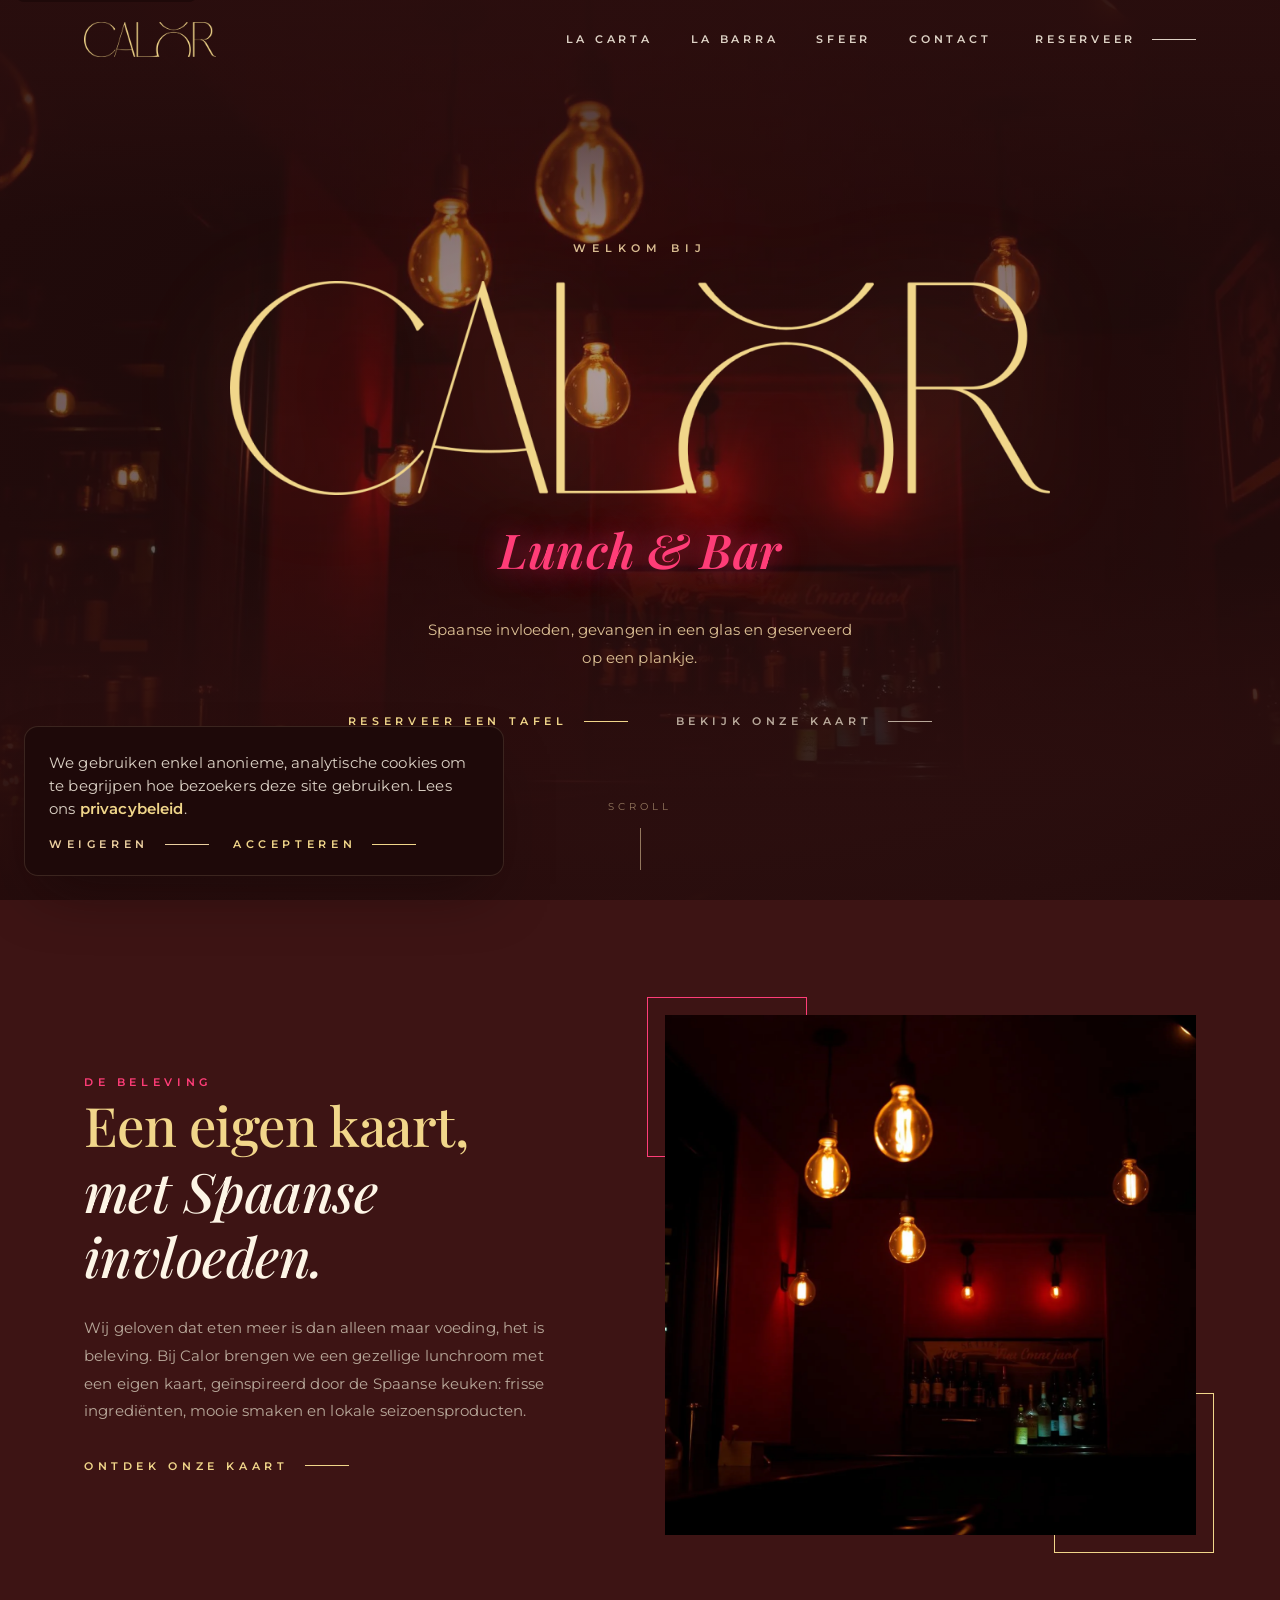
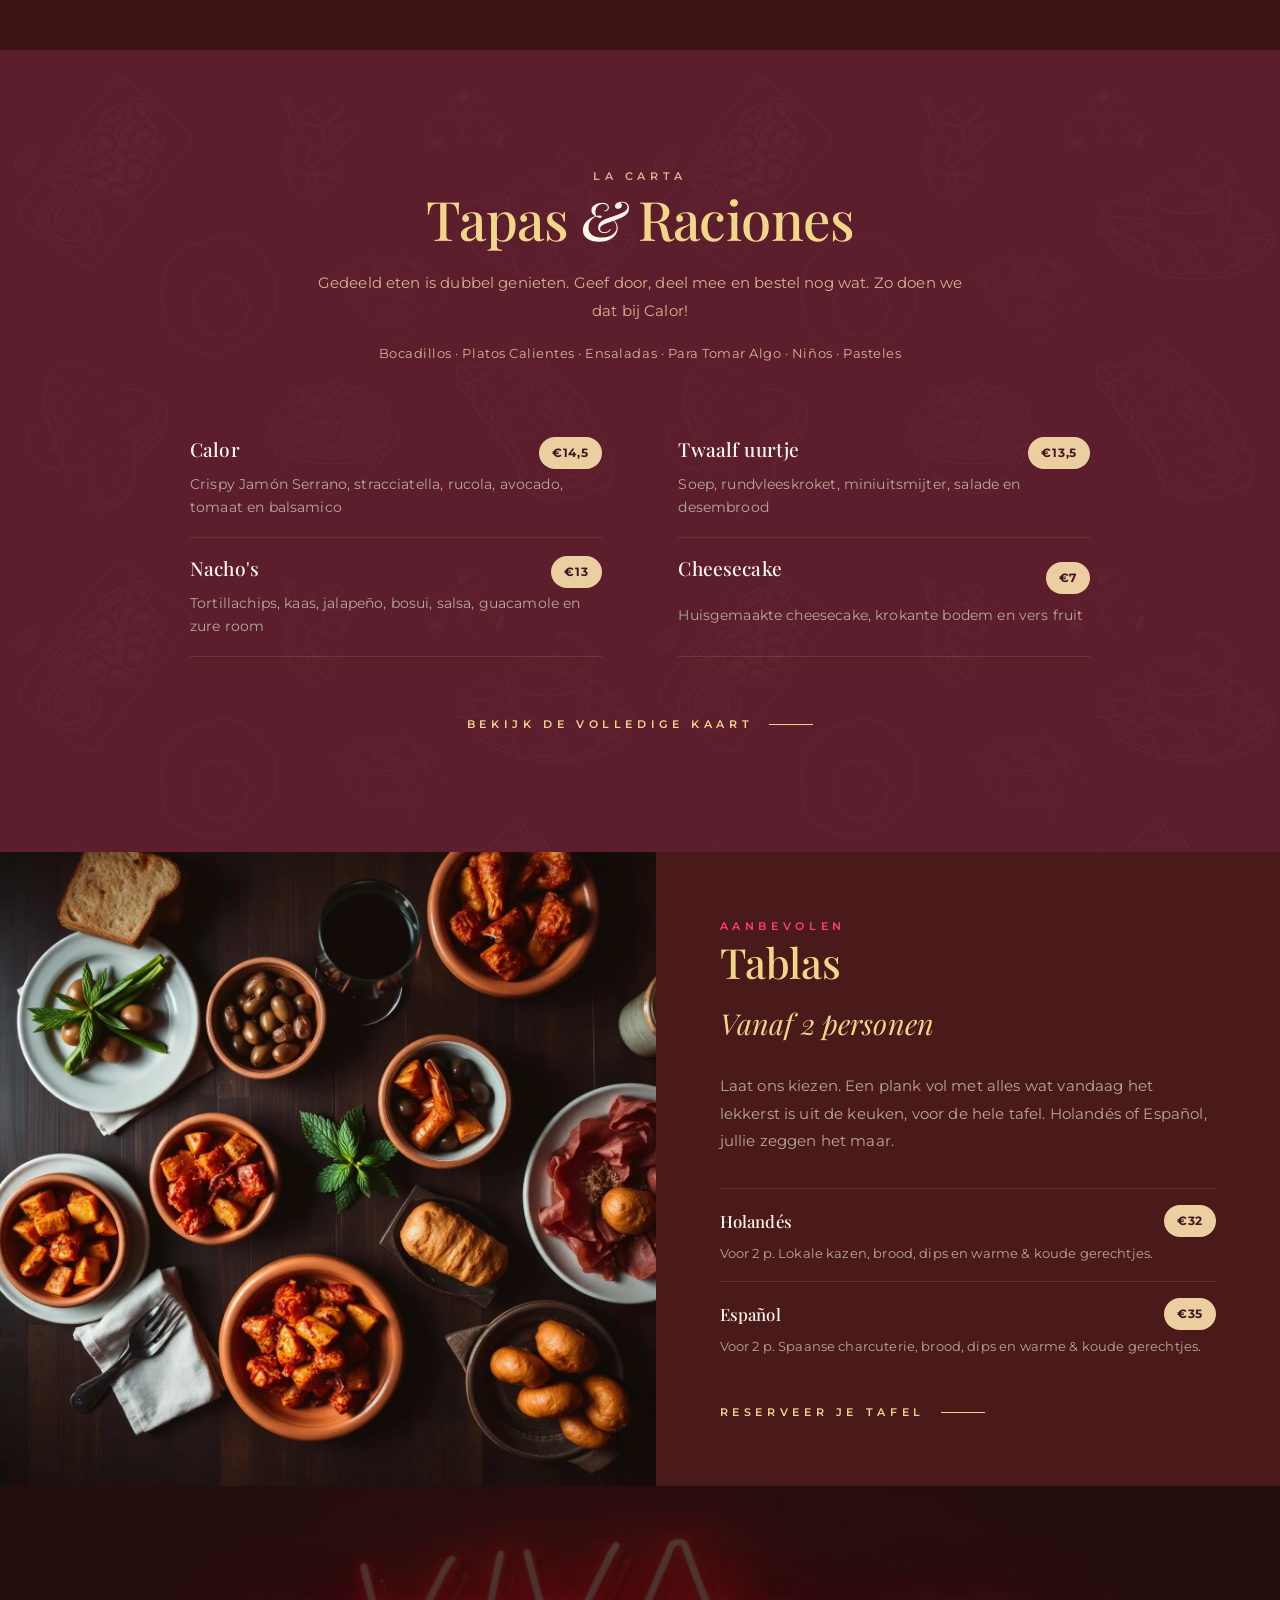
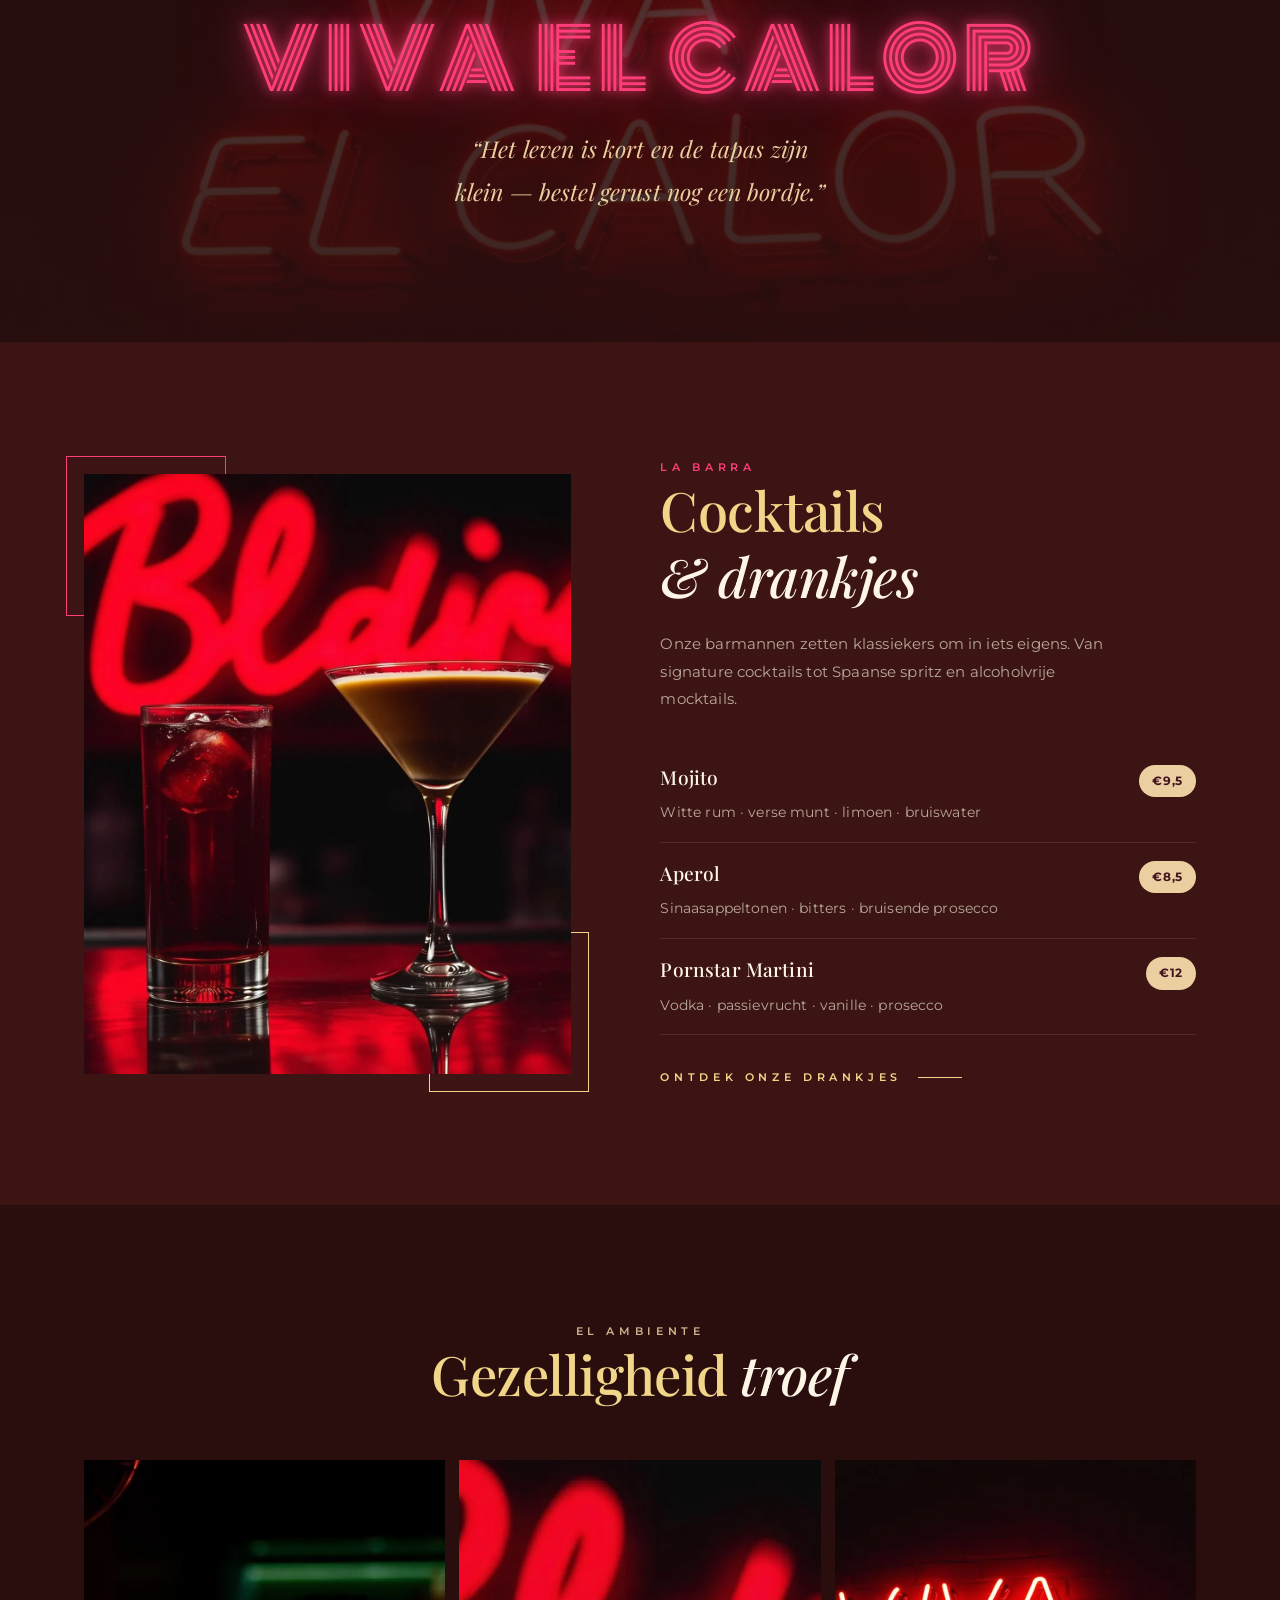
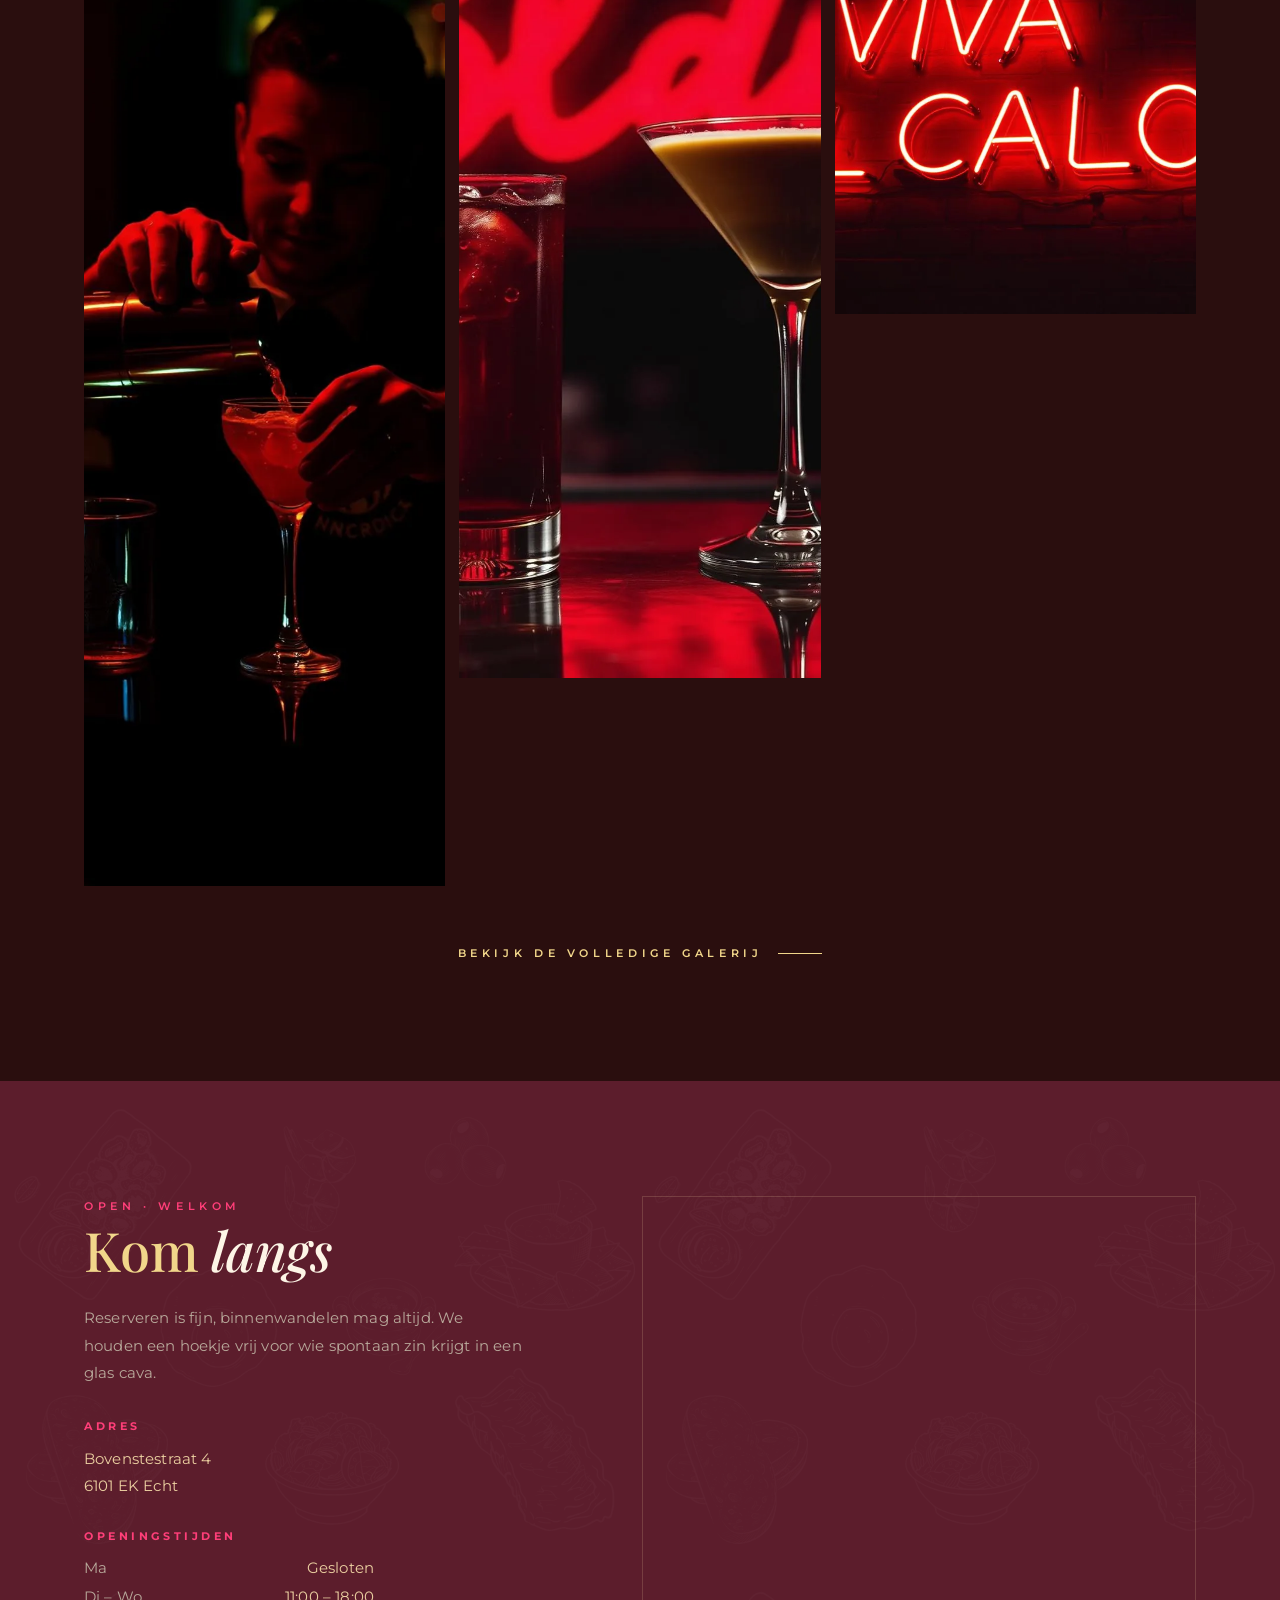
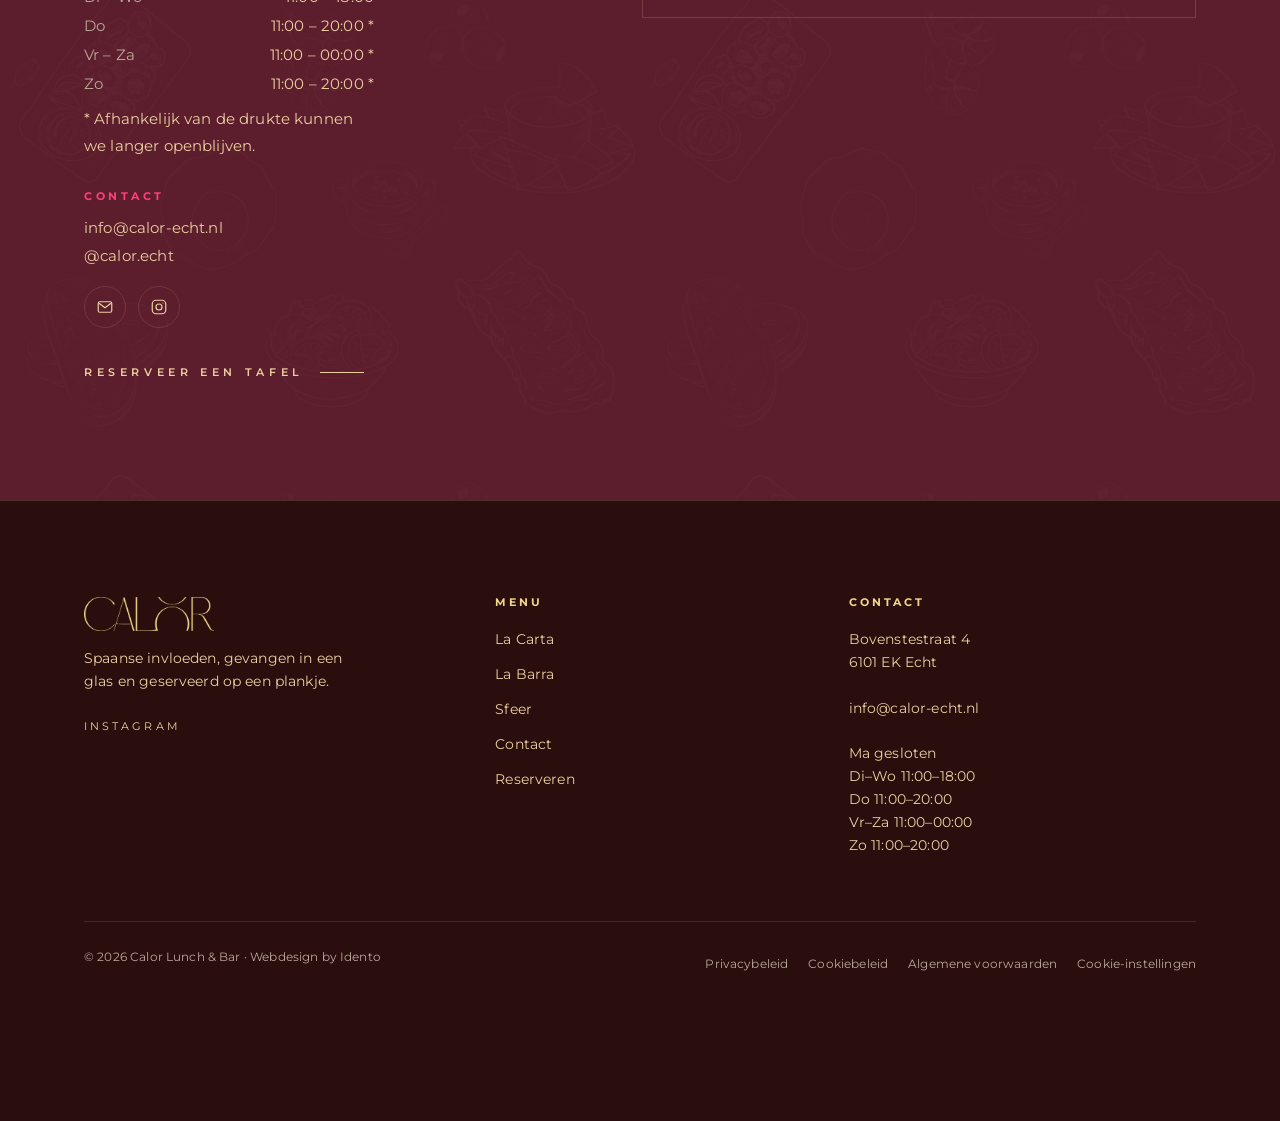
==== commit eb443781: "Herstel volledige homepage op dev na sync met main Co-Authored-By: Claude Sonnet 5 <noreply@anthropi" ====
--- a/index.html
+++ b/index.html
@@ -1,109 +1,332 @@
 <!DOCTYPE html>
 <html lang="nl">
 <head>
-<meta charset="UTF-8">
+<meta charset="utf-8">
 <meta name="viewport" content="width=device-width, initial-scale=1">
-<title>Calor — Lunch &amp; Bar in Echt | Open vanaf 31 oktober</title>
-<meta name="description" content="Calor Lunch &amp; Bar in Echt opent op zaterdag 31 oktober. Spaanse tapas, bites en signature cocktails. Reserveer nu al je tafel. Bovenstestraat 4, Echt.">
+<title>Calor — Lunch &amp; Bar in Echt | Spaanse tapas &amp; cocktails</title>
+<meta name="description" content="Calor Lunch &amp; Bar in Echt: Spaanse tapas, bocadillos, bites en signature cocktails. Bovenstestraat 4, Echt. Reserveer een tafel of wandel gewoon binnen.">
+<meta name="robots" content="index, follow">
 <link rel="canonical" href="https://calor-echt.nl/">
 <meta name="theme-color" content="#3D1414">
 
-<meta property="og:type" content="website">
+<!-- Open Graph (Facebook, WhatsApp, LinkedIn...) -->
+<meta property="og:type" content="restaurant">
 <meta property="og:site_name" content="Calor Lunch &amp; Bar">
 <meta property="og:locale" content="nl_NL">
-<meta property="og:title" content="Calor — Lunch &amp; Bar in Echt | Open vanaf 31 oktober">
-<meta property="og:description" content="De ziel van Spanje, gevangen in een glas en geserveerd op een plankje. We openen op zaterdag 31 oktober — reserveer nu al je tafel.">
+<meta property="og:title" content="Calor — Lunch &amp; Bar in Echt">
+<meta property="og:description" content="Spaanse invloeden, gevangen in een glas en geserveerd op een plankje.">
 <meta property="og:url" content="https://calor-echt.nl/">
 <meta property="og:image" content="https://calor-echt.nl/assets/img/og-image.jpg">
 <meta property="og:image:width" content="1200">
 <meta property="og:image:height" content="628">
 
+<!-- Twitter/X -->
 <meta name="twitter:card" content="summary_large_image">
-<meta name="twitter:title" content="Calor — Lunch &amp; Bar in Echt | Open vanaf 31 oktober">
-<meta name="twitter:description" content="De ziel van Spanje, gevangen in een glas en geserveerd op een plankje. We openen op zaterdag 31 oktober — reserveer nu al je tafel.">
+<meta name="twitter:title" content="Calor — Lunch &amp; Bar in Echt">
+<meta name="twitter:description" content="Spaanse invloeden, gevangen in een glas en geserveerd op een plankje.">
 <meta name="twitter:image" content="https://calor-echt.nl/assets/img/og-image.jpg">
 
+<!-- Favicons -->
 <link rel="icon" href="assets/img/calor-fav.png" type="image/png">
 <link rel="apple-touch-icon" href="assets/img/apple-touch-icon.png">
 <link rel="manifest" href="site.webmanifest">
 
+<!-- Fonts: preconnect + non-blocking load (print-media trick), met noscript-fallback -->
 <link rel="preconnect" href="https://fonts.googleapis.com">
 <link rel="preconnect" href="https://fonts.gstatic.com" crossorigin>
-<link rel="preconnect" href="https://book.restomanager.net">
-<link rel="preload" as="style" href="https://fonts.googleapis.com/css2?family=Playfair+Display:ital,wght@0,400;0,500;0,600;0,700;1,400;1,500;1,600&family=Montserrat:wght@300;400;500;600;700&display=swap">
-<link href="https://fonts.googleapis.com/css2?family=Playfair+Display:ital,wght@0,400;0,500;0,600;0,700;1,400;1,500;1,600&family=Montserrat:wght@300;400;500;600;700&display=swap" rel="stylesheet" media="print" onload="this.media='all'">
-<noscript><link href="https://fonts.googleapis.com/css2?family=Playfair+Display:ital,wght@0,400;0,500;0,600;0,700;1,400;1,500;1,600&family=Montserrat:wght@300;400;500;600;700&display=swap" rel="stylesheet"></noscript>
-
-<style>
-:root{
-  --wine:#3D1414; --wine-deep:#2A0E0E;
-  --gold:#F1D68A; --sand:#EBCFA0; --cream:#FDF5E6; --muted:#B8A89A; --rose:#FF3D78;
-  --serif:"Playfair Display", Georgia, serif;
-  --sans:"Montserrat", -apple-system, BlinkMacSystemFont, "Segoe UI", sans-serif;
+<link rel="preload" as="style" href="https://fonts.googleapis.com/css2?family=Playfair+Display:ital,wght@0,400;0,500;0,600;0,700;1,400;1,500;1,600&family=Montserrat:wght@300;400;500;600;700&family=Monoton&display=swap">
+<link href="https://fonts.googleapis.com/css2?family=Playfair+Display:ital,wght@0,400;0,500;0,600;0,700;1,400;1,500;1,600&family=Montserrat:wght@300;400;500;600;700&family=Monoton&display=swap" rel="stylesheet" media="print" onload="this.media='all'">
+<noscript><link href="https://fonts.googleapis.com/css2?family=Playfair+Display:ital,wght@0,400;0,500;0,600;0,700;1,400;1,500;1,600&family=Montserrat:wght@300;400;500;600;700&family=Monoton&display=swap" rel="stylesheet"></noscript>
+
+<!-- Volgorde is belangrijk: brand → layout → components → pagina -->
+<link rel="stylesheet" href="assets/css/brand.css">
+<link rel="stylesheet" href="assets/css/layout.css">
+<link rel="stylesheet" href="assets/css/components.css">
+<link rel="stylesheet" href="assets/css/pages/home.css">
+
+<script type="application/ld+json">
+{
+  "@context":"https://schema.org",
+  "@type":"Restaurant",
+  "name":"Calor Lunch & Bar",
+  "servesCuisine":["Spaans","Tapas","Lunch"],
+  "url":"https://calor-echt.nl/",
+  "email":"info@calor-echt.nl",
+  "image":"https://calor-echt.nl/assets/img/hero-interior.jpg",
+  "priceRange":"€€",
+  "address":{"@type":"PostalAddress","streetAddress":"Bovenstestraat 4","postalCode":"6101 EK","addressLocality":"Echt","addressCountry":"NL"},
+  "openingHoursSpecification":[
+    {"@type":"OpeningHoursSpecification","dayOfWeek":["Tuesday","Wednesday"],"opens":"11:00","closes":"18:00"},
+    {"@type":"OpeningHoursSpecification","dayOfWeek":["Thursday"],"opens":"11:00","closes":"20:00"},
+    {"@type":"OpeningHoursSpecification","dayOfWeek":["Friday","Saturday"],"opens":"11:00","closes":"24:00"},
+    {"@type":"OpeningHoursSpecification","dayOfWeek":["Sunday"],"opens":"11:00","closes":"20:00"}
+  ],
+  "sameAs":["https://www.instagram.com/calor.echt/"]
 }
-*{box-sizing:border-box}
-html{-webkit-text-size-adjust:100%}
-body{
-  margin:0; min-height:100svh; background:var(--wine); color:var(--sand);
-  font-family:var(--sans); font-size:15px; line-height:1.85; letter-spacing:.01em;
-  display:grid; place-items:center; text-align:center; overflow-x:hidden;
-}
-img{max-width:100%}
-a{color:inherit}
-
-.wrap{position:relative; min-height:100svh; width:100%; display:grid; place-items:center; padding:clamp(32px,6vw,64px) 20px;}
-.bg{position:absolute; inset:0; background:url("assets/img/hero-interior.jpg") center bottom/cover no-repeat; transform:scale(1.06);}
-.bg::after{
-  content:""; position:absolute; inset:0;
-  background:
-    radial-gradient(120% 78% at 50% 42%, rgba(61,20,20,.5) 0%, rgba(42,14,14,.88) 62%, rgba(30,9,9,.97) 100%),
-    linear-gradient(180deg, rgba(42,14,14,.85) 0%, transparent 30%, transparent 65%, var(--wine) 100%);
-}
-.in{position:relative; z-index:2; max-width:640px;}
-
-.eyebrow{
-  font-size:11px; font-weight:600; letter-spacing:.5em; text-transform:uppercase;
-  color:var(--sand); opacity:.9; margin:0 0 clamp(18px,3vw,28px);
-}
-.logo{width:min(100%,420px); height:auto; margin:0 auto; filter:drop-shadow(0 0 46px rgba(241,214,138,.28));}
-.tag{
-  font-family:var(--serif); font-style:italic; font-weight:600;
-  font-size:clamp(1.5rem,4vw,2.2rem); color:var(--rose);
-  margin:clamp(18px,3vw,26px) 0 clamp(20px,3vw,28px);
-  text-shadow:0 0 26px rgba(255,61,120,.55), 0 0 60px rgba(255,61,120,.3);
-}
-.date{
-  font-family:var(--serif); font-weight:600; font-size:clamp(1.15rem,2.6vw,1.5rem);
-  color:var(--gold); margin:0 0 clamp(20px,3vw,28px);
-}
-.date em{font-style:italic; color:var(--cream);}
-.copy{max-width:42ch; margin:0 auto clamp(28px,4vw,40px); color:var(--sand); opacity:.92;}
-.contact{display:flex; flex-wrap:wrap; gap:14px 34px; justify-content:center; font-size:13px; letter-spacing:.08em;}
-.contact a{text-decoration:none; border-bottom:1px solid rgba(235,207,160,.4); padding-bottom:2px; transition:color .25s,border-color .25s;}
-.contact a:hover{color:var(--gold); border-color:var(--gold);}
-.foot{position:relative; z-index:2; margin-top:clamp(40px,6vw,64px); font-size:11px; letter-spacing:.1em; color:var(--muted); opacity:.75;}
-
-@media (prefers-reduced-motion:reduce){ *{transition:none!important;} }
-</style>
+</script>
 </head>
 <body>
 
-<div class="wrap">
-  <div class="bg" aria-hidden="true"></div>
-  <div class="in">
-    <p class="eyebrow">Binnenkort open</p>
-    <img class="logo" src="assets/img/Calor-text-logo-yellow-840x220.png" alt="Calor Lunch &amp; Bar" width="840" height="220" fetchpriority="high">
-    <p class="tag">Lunch &amp; Bar</p>
-    <p class="date">We openen <em>zaterdag 31 oktober</em></p>
-    <p class="copy">We zijn volop aan het bouwen aan iets moois in Echt. Op zaterdag 31 oktober vieren we onze grand opening met Spaanse tapas, bites en signature cocktails — reserveren kan vanaf dinsdag 2 november via de knop rechtsonder.</p>
-    <div class="contact">
-      <a href="mailto:info@calor-echt.nl">info@calor-echt.nl</a>
-      <a href="https://www.instagram.com/calor.echt/" target="_blank" rel="noopener">@calor.echt</a>
-    </div>
-    <p class="foot">Bovenstestraat 4, 6101 EK Echt</p>
-  </div>
-</div>
-
-<script src="https://book.restomanager.net/widget.js" data-base-url="https://book.restomanager.net" data-business-id="6a560065063dec41c209df8c" data-widget-type="floating" data-floating="true" defer></script>
+<a class="skip-link" href="#main">Ga naar de inhoud</a>
+
+<!-- ========== HEADER ========== -->
+<header class="hdr" id="hdr">
+  <div class="wrap hdr__in">
+    <a class="hdr__logo" href="#top" aria-label="Calor — naar boven">
+      <img src="assets/img/Calor-text-logo-yellow.png" alt="Calor Lunch &amp; Bar" width="132" height="35">
+    </a>
+
+    <button class="burger" id="burger" aria-expanded="false" aria-controls="nav" aria-label="Menu openen">
+      <span></span><span></span><span></span>
+    </button>
+
+    <nav class="hdr-nav" id="nav">
+      <a href="la-carta/">La Carta</a>
+      <a href="la-barra/">La Barra</a>
+      <a href="sfeer/">Sfeer</a>
+      <a href="contact/">Contact</a>
+      <a class="btn" href="reserveren/">Reserveer</a>
+    </nav>
+  </div>
+</header>
+
+<main id="main">
+
+<!-- ========== HERO ========== -->
+<section class="hero" id="top">
+  <div class="hero__bg" aria-hidden="true"></div>
+  <div class="hero__in">
+    <p class="hero__eyebrow">Welkom bij</p>
+    <h1 class="sr-only">Calor — Lunch &amp; Bar in Echt</h1>
+    <img class="hero__logo" src="assets/img/Calor-text-logo-yellow-1024x268.png" alt="Calor" width="1024" height="268" fetchpriority="high">
+    <p class="hero__sub">Lunch &amp; Bar</p>
+    <p class="hero__tag">Spaanse invloeden, gevangen in een glas en geserveerd op een plankje.</p>
+    <div class="hero__cta">
+      <a class="btn" href="reserveren/">Reserveer een tafel</a>
+      <a class="btn btn--muted" href="la-carta/">Bekijk onze kaart</a>
+    </div>
+  </div>
+  <div class="hero__scroll" aria-hidden="true">Scroll<span></span></div>
+</section>
+
+<!-- ========== LA EXPERIENCIA ========== -->
+<section class="sec">
+  <div class="wrap split">
+    <div class="split__txt reveal">
+      <p class="eyebrow">De Beleving</p>
+      <h2 class="stitle">Een eigen kaart,<br><em>met Spaanse invloeden.</em></h2>
+      <p>Wij geloven dat eten meer is dan alleen maar voeding, het is beleving. Bij Calor brengen we een gezellige lunchroom met een eigen kaart, geïnspireerd door de Spaanse keuken: frisse ingrediënten, mooie smaken en lokale seizoensproducten.</p>
+      <a class="btn" href="la-carta/">Ontdek onze kaart</a>
+    </div>
+    <div class="framed reveal">
+      <picture><source srcset="assets/img/hero-interior-1.webp" type="image/webp"><img src="assets/img/hero-interior-1.jpg" alt="Het warme, sfeervolle interieur van Calor in Echt" width="1920" height="1280" loading="lazy"></picture>
+    </div>
+  </div>
+</section>
+
+<!-- ========== LA CARTA ========== -->
+<section class="sec sec--card" id="la-carta">
+  <div class="botanic" aria-hidden="true" id="botanic"></div>
+  <div class="wrap">
+    <div class="carta__head reveal">
+      <p class="eyebrow eyebrow--sand">La Carta</p>
+      <h2 class="stitle">Tapas <span class="amp">&amp;</span> Raciones</h2>
+      <p style="margin-top:18px">Gedeeld eten is dubbel genieten. Geef door, deel mee en bestel nog wat. Zo doen we dat bij Calor!</p>
+      <p class="carta-categories">Bocadillos · Platos Calientes · Ensaladas · Para Tomar Algo · Niños · Pasteles</p>
+    </div>
+
+    <div class="menu carta-highlights reveal">
+      <article class="item"><h4 class="item__name">Calor</h4><span class="item__price">€14,5</span><p class="item__desc">Crispy Jamón Serrano, stracciatella, rucola, avocado, tomaat en balsamico</p></article>
+      <article class="item"><h4 class="item__name">Twaalf uurtje</h4><span class="item__price">€13,5</span><p class="item__desc">Soep, rundvleeskroket, miniuitsmijter, salade en desembrood</p></article>
+      <article class="item"><h4 class="item__name">Nacho's</h4><span class="item__price">€13</span><p class="item__desc">Tortillachips, kaas, jalapeño, bosui, salsa, guacamole en zure room</p></article>
+      <article class="item"><h4 class="item__name">Cheesecake</h4><span class="item__price">€7</span><p class="item__desc">Huisgemaakte cheesecake, krokante bodem en vers fruit</p></article>
+    </div>
+
+    <p class="reveal" style="text-align:center;margin-top:clamp(34px,5vw,52px)">
+      <a class="btn" href="la-carta/">Bekijk de volledige kaart</a>
+    </p>
+  </div>
+</section>
+
+<!-- ========== AANBEVOLEN / TABLA DE BEBIDAS ========== -->
+<section class="sec" style="padding-block:0">
+  <div class="feature">
+    <div class="feature__img" role="img" aria-label="Een tafel vol Spaanse tapas bij Calor" style="background-image:url('assets/img/tapas-spread.jpg');background-image:image-set(url('assets/img/tapas-spread.webp') type('image/webp') 1x, url('assets/img/tapas-spread.jpg') type('image/jpeg') 1x)"></div>
+    <div class="feature__box reveal">
+      <p class="eyebrow">Aanbevolen</p>
+      <h3 class="stitle" style="font-size:clamp(1.8rem,3.4vw,2.6rem)">Tablas</h3>
+      <p class="feature__price">Vanaf 2 personen</p>
+      <p>Laat ons kiezen. Een plank vol met alles wat vandaag het lekkerst is uit de keuken, voor de hele tafel. Holandés of Español, jullie zeggen het maar.</p>
+
+      <div style="margin-top:16px">
+        <div class="plank">
+          <h4>Holandés</h4><span class="item__price">€32</span>
+          <p>Voor 2 p. Lokale kazen, brood, dips en warme &amp; koude gerechtjes.</p>
+        </div>
+        <div class="plank">
+          <h4>Español</h4><span class="item__price">€35</span>
+          <p>Voor 2 p. Spaanse charcuterie, brood, dips en warme &amp; koude gerechtjes.</p>
+        </div>
+      </div>
+
+      <a class="btn" style="margin-top:28px" href="reserveren/">Reserveer je tafel</a>
+    </div>
+  </div>
+</section>
+
+<!-- ========== NEON QUOTE ========== -->
+<section class="neon">
+  <div class="wrap">
+    <h2>VIVA EL CALOR</h2>
+    <p>&ldquo;Het leven is kort en de tapas zijn klein — bestel gerust nog een bordje.&rdquo;</p>
+  </div>
+</section>
+
+<!-- ========== LA BARRA ========== -->
+<section class="sec" id="la-barra">
+  <div class="wrap barra">
+    <div class="framed reveal">
+      <picture><source srcset="assets/img/cocktails.webp" type="image/webp"><img src="assets/img/cocktails.jpg" alt="Signature cocktails aan de bar van Calor" width="1400" height="1400" loading="lazy"></picture>
+    </div>
+    <div class="reveal">
+      <p class="eyebrow">La Barra</p>
+      <h2 class="stitle">Cocktails <br><em>&amp; drankjes</em></h2>
+      <p style="margin-top:22px;max-width:46ch">Onze barmannen zetten klassiekers om in iets eigens. Van signature cocktails tot Spaanse spritz en alcoholvrije mocktails.</p>
+
+      <div class="menu barra__list" style="grid-template-columns:1fr">
+        <article class="item"><h4 class="item__name">Mojito</h4><span class="item__price">€9,5</span><p class="item__desc">Witte rum · verse munt · limoen · bruiswater</p></article>
+        <article class="item"><h4 class="item__name">Aperol</h4><span class="item__price">€8,5</span><p class="item__desc">Sinaasappeltonen · bitters · bruisende prosecco</p></article>
+        <article class="item"><h4 class="item__name">Pornstar Martini</h4><span class="item__price">€12</span><p class="item__desc">Vodka · passievrucht · vanille · prosecco</p></article>
+      </div>
+
+      <a class="btn" style="margin-top:32px" href="la-barra/">Ontdek onze drankjes</a>
+    </div>
+  </div>
+</section>
+
+<!-- ========== EL AMBIENTE ========== -->
+<section class="sec sec--deep" id="sfeer">
+  <div class="wrap">
+    <div class="carta__head reveal" style="margin-bottom:0">
+      <p class="eyebrow">El Ambiente</p>
+      <h2 class="stitle">Gezelligheid <em>troef</em></h2>
+    </div>
+    <div class="gallery reveal">
+      <figure class="g1"><picture><source srcset="assets/img/bartender.webp" type="image/webp"><img src="assets/img/bartender.jpg" alt="Barman aan het werk bij Calor" width="1200" height="1500" loading="lazy"></picture></figure>
+      <figure class="g2"><picture><source srcset="assets/img/cocktails.webp" type="image/webp"><img src="assets/img/cocktails.jpg" alt="Cocktails onder het neonlicht" width="1400" height="1400" loading="lazy"></picture></figure>
+      <figure class="g3"><picture><source srcset="assets/img/neon-viva.webp" type="image/webp"><img src="assets/img/neon-viva.jpg" alt="Neonbord Viva el Calor" width="1600" height="900" loading="lazy"></picture></figure>
+    </div>
+    <p class="gallery-teaser-cta reveal">
+      <a class="btn" href="sfeer/">Bekijk de volledige galerij</a>
+    </p>
+  </div>
+</section>
+
+<!-- ========== BEZOEK ========== -->
+<section class="sec sec--card" id="bezoek">
+  <div class="botanic" aria-hidden="true"></div>
+  <div class="wrap visit">
+    <div class="reveal">
+      <p class="eyebrow">Open · Welkom</p>
+      <h2 class="stitle">Kom <em>langs</em></h2>
+      <p style="margin-top:22px;max-width:44ch">Reserveren is fijn, binnenwandelen mag altijd. We houden een hoekje vrij voor wie spontaan zin krijgt in een glas cava.</p>
+
+      <div class="info">
+        <div>
+          <h3>Adres</h3>
+          <p><a href="https://maps.google.com/?q=Bovenstestraat+4,+6101+EK+Echt" target="_blank" rel="noopener">Bovenstestraat 4<br>6101 EK Echt</a></p>
+        </div>
+        <div>
+          <h3>Openingstijden</h3>
+          <div class="hours">
+            <div><span>Ma</span><span>Gesloten</span></div>
+            <div><span>Di – Wo</span><span>11:00 – 18:00</span></div>
+            <div><span>Do</span><span>11:00 – 20:00 *</span></div>
+            <div><span>Vr – Za</span><span>11:00 – 00:00 *</span></div>
+            <div><span>Zo</span><span>11:00 – 20:00 *</span></div>
+          </div>
+          <p class="hours-note">* Afhankelijk van de drukte kunnen we langer openblijven.</p>
+        </div>
+        <div>
+          <h3>Contact</h3>
+          <p>
+            <a href="mailto:info@calor-echt.nl">info@calor-echt.nl</a><br>
+            <a href="https://www.instagram.com/calor.echt/" target="_blank" rel="noopener">@calor.echt</a>
+          </p>
+          <div class="icon-links">
+            <a class="icon-link" href="mailto:info@calor-echt.nl" aria-label="Mail ons">
+              <svg viewBox="0 0 24 24" fill="none" stroke="currentColor" stroke-width="1.6" aria-hidden="true"><rect x="3" y="5" width="18" height="14" rx="2"/><path d="m4 7 8 6 8-6"/></svg>
+            </a>
+            <a class="icon-link" href="https://www.instagram.com/calor.echt/" target="_blank" rel="noopener" aria-label="Volg ons op Instagram">
+              <svg viewBox="0 0 24 24" fill="none" stroke="currentColor" stroke-width="1.6" aria-hidden="true"><rect x="3" y="3" width="18" height="18" rx="5"/><circle cx="12" cy="12" r="4"/><circle cx="17.3" cy="6.7" r="0.75" fill="currentColor" stroke="none"/></svg>
+            </a>
+          </div>
+        </div>
+      </div>
+
+      <a class="btn btn--sand" style="margin-top:34px" href="reserveren/">Reserveer een tafel</a>
+    </div>
+
+    <div class="map reveal">
+      <iframe title="Calor op de kaart — Bovenstestraat 4, Echt" loading="lazy" allowfullscreen referrerpolicy="no-referrer-when-downgrade"
+        src="https://www.google.com/maps?q=Bovenstestraat%204,%206101%20EK%20Echt&output=embed"></iframe>
+    </div>
+  </div>
+</section>
+
+</main>
+
+<!-- ========== FOOTER ========== -->
+<footer class="ftr">
+  <div class="wrap">
+    <div class="ftr__grid">
+      <div class="ftr__brand">
+        <a href="#top" aria-label="Calor — naar boven">
+          <img src="assets/img/Calor-text-logo-yellow.png" alt="Calor Lunch &amp; Bar" width="130" height="34" loading="lazy">
+        </a>
+        <p class="ftr__tagline">Spaanse invloeden, gevangen in een glas en geserveerd op een plankje.</p>
+        <div class="ftr__social">
+          <a href="https://www.instagram.com/calor.echt/" target="_blank" rel="noopener">Instagram</a>
+        </div>
+      </div>
+
+      <div>
+        <h4 class="ftr__title">Menu</h4>
+        <nav class="ftr__nav" aria-label="Footer">
+          <a href="la-carta/">La Carta</a>
+          <a href="la-barra/">La Barra</a>
+          <a href="sfeer/">Sfeer</a>
+          <a href="contact/">Contact</a>
+          <a href="reserveren/">Reserveren</a>
+        </nav>
+      </div>
+
+      <div>
+        <h4 class="ftr__title">Contact</h4>
+        <div class="ftr__contact">
+          <p>Bovenstestraat 4<br>6101 EK Echt</p>
+          <p><a href="mailto:info@calor-echt.nl">info@calor-echt.nl</a></p>
+          <p>Ma gesloten<br>Di&ndash;Wo 11:00&ndash;18:00<br>Do 11:00&ndash;20:00<br>Vr&ndash;Za 11:00&ndash;00:00<br>Zo 11:00&ndash;20:00</p>
+        </div>
+      </div>
+    </div>
+
+    <div class="ftr__bottom">
+      <p>&copy; <span id="yr">2026</span> Calor Lunch &amp; Bar &middot; <a href="https://idento.be/" target="_blank" rel="noopener">Webdesign by Idento</a></p>
+      <nav class="ftr__legal" aria-label="Juridisch">
+        <a href="privacy/">Privacybeleid</a>
+        <a href="cookiebeleid/">Cookiebeleid</a>
+        <a href="voorwaarden/">Algemene voorwaarden</a>
+        <button type="button" data-cookie-settings>Cookie-instellingen</button>
+      </nav>
+    </div>
+  </div>
+</footer>
+
+<script src="assets/js/cookie-consent.js" data-privacy-url="privacy/" defer></script>
+<script src="assets/js/analytics.js" defer></script>
+<script src="assets/js/site.js" defer></script>
+<script src="assets/js/site-ui.js" defer></script>
+<script src="assets/js/reservation-widget.js" defer></script>
 </body>
 </html>
--- a/assets/css/brand.css
+++ b/assets/css/brand.css
@@ -0,0 +1,155 @@
+/* ==========================================================================
+   brand.css — de merkbasis van de site (Calor Lunch & Bar, Echt)
+   Enige plek waar kleuren, fonts, spacing en radii gedefinieerd worden.
+   Wijzig hier en de hele site volgt. Bevat GEEN component- of paginastijlen.
+
+   Huisstijl Calor: donker, warm Spaans interieur — bordeaux/wijnrood als
+   basis, zand/crème voor kaarten en tekst, goud als accent, felroze/neon
+   voor de "Viva el Calor"-sfeer. Type: Playfair Display (kop) + Montserrat
+   (body) + Monoton (neon-opschrift).
+   ========================================================================== */
+
+:root {
+  color-scheme: dark;
+
+  /* — Palette — */
+  --wine-950:    #1e0909;
+  --wine-900:    #2A0E0E;
+  --wine-800:    #3D1414;
+  --wine-700:    #4A1A1A;
+  --wine-card:   #5B1C2B;
+  --wine-card-d: #431320;
+  --gold-600:    #d9b562;
+  --gold-500:    #F1D68A;
+  --sand-600:    #d8b986;
+  --sand-500:    #EBCFA0;
+  --sand-400:    #F3E0BC;
+  --sand-dim:    rgba(235, 207, 160, 0.18);
+  --hairline-soft: rgba(235, 207, 160, 0.13);
+  --rose-500:    #FF3D78;
+  --cream-050:   #FDF5E6;
+  --muted-400:   #B8A89A;
+
+  --bg: var(--wine-800);
+  --surface: var(--wine-card);
+  --surface-subtle: var(--wine-card-d);
+  --surface-raised: var(--wine-700);
+  --text: var(--muted-400);
+  --text-muted: var(--muted-400);
+  --border: rgba(235, 207, 160, 0.14);
+  --accent: var(--gold-500);
+  --accent-ink: var(--gold-500);
+  --brand: var(--rose-500);
+
+  /* — Rollen op de diepste ondergrond (header/footer/page-header/info-card) — */
+  --inverse-bg: var(--wine-900);
+  --inverse-bg-strong: var(--wine-950);
+  --inverse-text: var(--cream-050);
+  --inverse-text-emphasis: var(--cream-050);
+  --inverse-text-muted: var(--sand-500);
+  --inverse-text-soft: var(--muted-400);
+  --inverse-text-dim: rgba(253, 245, 230, 0.6);
+  --inverse-text-bright: rgba(253, 245, 230, 0.85);
+  --accent-inverse: var(--gold-500);
+
+  /* — Extra tekst-/decoratierol — */
+  --text-strong: var(--cream-050);
+  --muted-accent: var(--sand-500);
+
+  /* — Status (formulier- en meldingsfeedback) — */
+  --success: #6f8f5c;
+  --success-strong: #8fae7a;
+  --success-veil: rgba(111, 143, 92, 0.14);
+  --danger: var(--rose-500);
+  --danger-strong: #ff6d97;
+  --danger-veil: rgba(255, 61, 120, 0.12);
+  --danger-veil-soft: rgba(255, 61, 120, 0.07);
+  --danger-ring: rgba(255, 61, 120, 0.35);
+
+  /* — Doorschijnende laagjes op de donkere ondergrond (nav-blur, randjes, hover) — */
+  --inverse-veil-nav: rgba(42, 14, 14, 0.94);
+  --inverse-border-soft: rgba(235, 207, 160, 0.4);
+  --inverse-underline: rgba(235, 207, 160, 0.35);
+  --inverse-hover: rgba(235, 207, 160, 0.1);
+  --inverse-hairline: rgba(235, 207, 160, 0.13);
+  --hairline: rgba(235, 207, 160, 0.13);
+
+  /* — Decoratieve gloed/schaduw rond de accentkleur — */
+  --accent-veil: rgba(241, 214, 138, 0.28);
+  --accent-veil-strong: rgba(255, 61, 120, 0.5);
+  --accent-shadow: rgba(0, 0, 0, 0.45);
+  --accent-shadow-strong: rgba(0, 0, 0, 0.55);
+  --accent-ring: rgba(241, 214, 138, 0.35);
+  --brand-veil: rgba(255, 61, 120, 0.4);
+  --sheen: rgba(255, 255, 255, 0.35);
+
+  /* — Type scale — */
+  --font-display: "Playfair Display", Georgia, serif;
+  --font-body: "Montserrat", -apple-system, BlinkMacSystemFont, "Segoe UI", sans-serif;
+  --font-neon: "Monoton", "Playfair Display", cursive;
+
+  --fs-eyebrow: 0.6875rem;
+  --fs-small: 0.9375rem;
+  --fs-body: 0.9375rem;
+  --fs-lead: 1.0625rem;
+  --fs-h3: clamp(1.375rem, 1.1rem + 1.1vw, 1.75rem);
+  --fs-h2: clamp(2rem, 1.5rem + 2.2vw, 3.4rem);
+  --fs-h1: clamp(2.75rem, 1.9rem + 3.8vw, 4.75rem);
+
+  /* — Spacing scale — */
+  --sp-1: 0.25rem;
+  --sp-2: 0.5rem;
+  --sp-3: 0.75rem;
+  --sp-4: 1rem;
+  --sp-5: 1.5rem;
+  --sp-6: 2rem;
+  --sp-7: 3rem;
+  --sp-8: 4.5rem;
+  --sp-9: 6.5rem;
+  --sp-10: 9rem;
+
+  --radius-sm: 8px;
+  --radius-md: 14px;
+  --radius-lg: 22px;
+  --shadow-soft: 0 20px 50px -25px rgba(20, 6, 6, 0.55);
+  --shadow-lift: 0 28px 60px -20px rgba(20, 6, 6, 0.6);
+  --ease: cubic-bezier(0.22, 0.8, 0.28, 1);
+
+  --maxw: 1240px;
+  --gut: clamp(20px, 5vw, 64px);
+  --sec: clamp(72px, 9vw, 132px);
+}
+
+*, *::before, *::after { box-sizing: border-box; }
+html {
+  scroll-behavior: smooth;
+  -webkit-text-size-adjust: 100%;
+  overflow-x: hidden;
+}
+body {
+  margin: 0;
+  background: var(--bg);
+  color: var(--text);
+  font-family: var(--font-body);
+  font-size: var(--fs-body);
+  font-weight: 400;
+  line-height: 1.85;
+  letter-spacing: 0.01em;
+  -webkit-font-smoothing: antialiased;
+  overflow-x: hidden;
+}
+img { max-width: 100%; display: block; }
+picture { display: contents; }
+a { color: inherit; text-decoration: none; }
+h1, h2, h3, h4 {
+  font-family: var(--font-display);
+  color: var(--cream-050);
+  margin: 0;
+  text-wrap: balance;
+  font-weight: 500;
+  line-height: 1.2;
+}
+p { margin: 0 0 1.1em; }
+p:last-child { margin-bottom: 0; }
+ul { margin: 0; padding: 0; list-style: none; }
+section { scroll-margin-top: 5.5rem; }
--- a/assets/css/layout.css
+++ b/assets/css/layout.css
@@ -0,0 +1,190 @@
+/* ==========================================================================
+   layout.css — site-chrome die op ELKE pagina hetzelfde is: container,
+   merkheader (.hdr), merkfooter (.ftr), sectieritme (.sec/.botanic) en
+   reveal-animatie.
+   ========================================================================== */
+
+/* — Screenreader-only utility — */
+.sr-only {
+  position: absolute;
+  width: 1px; height: 1px;
+  padding: 0; margin: -1px;
+  overflow: hidden;
+  clip: rect(0 0 0 0);
+  white-space: nowrap;
+  border: 0;
+}
+
+/* — Skip link (toetsenbord/screenreader): onzichtbaar tot het focus krijgt — */
+.skip-link {
+  position: absolute;
+  top: -3rem;
+  left: var(--sp-4);
+  z-index: 100;
+  background: var(--inverse-bg-strong);
+  color: var(--inverse-text);
+  padding: 0.7rem 1.2rem;
+  border-radius: var(--radius-sm);
+  font-size: var(--fs-small);
+  font-weight: 600;
+  text-decoration: none;
+  transition: top 0.2s var(--ease);
+}
+.skip-link:focus {
+  top: var(--sp-4);
+}
+
+
+/* — Container — */
+.wrap {
+  width: 100%;
+  max-width: var(--maxw);
+  margin-inline: auto;
+  padding-inline: var(--gut);
+}
+
+
+/* — Merkheader (.hdr) — gebruikt op home, La Carta, La Barra: vaste balk
+   met logo, uitklapbare mobiele nav en een "is-stuck"-staat bij scrollen. — */
+.hdr {
+  position: fixed;
+  inset: 0 0 auto 0;
+  z-index: 60;
+  padding: 22px 0;
+  transition: background 0.4s var(--ease), padding 0.4s var(--ease), box-shadow 0.4s var(--ease);
+}
+.hdr.is-stuck {
+  background: rgba(42, 14, 14, 0.94);
+  backdrop-filter: blur(14px);
+  -webkit-backdrop-filter: blur(14px);
+  padding: 12px 0;
+  box-shadow: 0 1px 0 var(--sand-dim);
+}
+.hdr__in { display: flex; align-items: center; justify-content: space-between; gap: 24px; }
+.hdr__logo img { width: 132px; height: auto; }
+.hdr-nav { display: flex; align-items: center; gap: 38px; }
+.hdr-nav a {
+  font-size: 11px;
+  font-weight: 600;
+  letter-spacing: 0.34em;
+  text-transform: uppercase;
+  color: var(--cream-050);
+  opacity: 0.85;
+  transition: color 0.25s, opacity 0.25s;
+}
+.hdr-nav a:hover { color: var(--gold-500); opacity: 1; }
+.hdr-nav a[aria-current="page"] { color: var(--gold-500); opacity: 1; }
+.hdr-nav .btn { margin-left: 6px; }
+
+.burger {
+  display: none;
+  width: 44px; height: 44px;
+  border: 0; background: none; cursor: pointer;
+  padding: 10px; margin-right: -10px;
+}
+.burger span { display: block; height: 1.5px; background: var(--gold-500); margin: 5px 0; transition: transform 0.35s var(--ease), opacity 0.25s; }
+.burger[aria-expanded="true"] span:nth-child(1) { transform: translateY(6.5px) rotate(45deg); }
+.burger[aria-expanded="true"] span:nth-child(2) { opacity: 0; }
+.burger[aria-expanded="true"] span:nth-child(3) { transform: translateY(-6.5px) rotate(-45deg); }
+
+@media (max-width: 1024px) {
+  .hdr-nav {
+    position: fixed; inset: 0 0 0 auto; width: min(84vw, 360px);
+    flex-direction: column; align-items: flex-start; justify-content: center; gap: 26px;
+    background: var(--wine-900); padding: 0 34px;
+    transform: translateX(100%); transition: transform 0.45s var(--ease);
+    box-shadow: -20px 0 60px rgba(0, 0, 0, 0.45);
+  }
+  .hdr-nav.open { transform: none; }
+  .hdr-nav a { font-size: 13px; letter-spacing: 0.26em; }
+  .burger { display: block; position: relative; z-index: 70; }
+}
+@media (max-width: 680px) {
+  .hdr-nav .btn { letter-spacing: 0.32em; }
+}
+
+
+/* — Merkfooter (.ftr) — gebruikt op home, La Carta, La Barra. — */
+/* Ruime onderkant: de RestoManager-widget hangt vast onderaan rechts in
+   de viewport en zou anders over de juridische links in .ftr__bottom
+   kunnen vallen wanneer de footer in beeld scrolt. */
+.ftr { background: var(--wine-900); padding-block: clamp(56px, 8vw, 96px) 140px; border-top: 1px solid var(--sand-dim); }
+.ftr__grid { display: grid; grid-template-columns: 1.2fr 1fr 1.2fr; gap: clamp(32px, 5vw, 64px); }
+.ftr__brand img { width: 130px; }
+.ftr__tagline { margin-top: 16px; max-width: 32ch; color: var(--sand-500); font-size: 13.5px; line-height: 1.7; }
+.ftr__social { margin-top: 18px; }
+.ftr__social a { font-size: 11px; letter-spacing: 0.28em; text-transform: uppercase; color: var(--sand-500); }
+.ftr__social a:hover { color: var(--gold-500); }
+
+.ftr__title {
+  font-family: var(--font-body); font-size: 10.5px; font-weight: 700;
+  letter-spacing: 0.28em; text-transform: uppercase; color: var(--gold-500); margin: 0 0 18px;
+}
+.ftr__nav { display: flex; flex-direction: column; gap: 12px; }
+.ftr__nav a, .ftr__contact a, .ftr__contact p { font-size: 13.5px; color: var(--sand-500); line-height: 1.7; }
+.ftr__nav a:hover, .ftr__contact a:hover { color: var(--gold-500); }
+.ftr__nav a[aria-current="page"] { color: var(--gold-500); }
+.ftr__contact { display: grid; gap: 8px; }
+
+.ftr__bottom {
+  margin-top: clamp(40px, 6vw, 64px);
+  padding-top: 24px;
+  border-top: 1px solid var(--hairline-soft);
+  display: flex; flex-wrap: wrap; gap: 10px 24px;
+  align-items: center; justify-content: space-between;
+  font-size: 12px; color: var(--muted-400);
+}
+.ftr__bottom a { color: var(--muted-400); }
+.ftr__bottom a:hover { color: var(--gold-500); }
+.ftr__legal { display: flex; flex-wrap: wrap; gap: 6px 20px; }
+.ftr__legal button { all: unset; cursor: pointer; font: inherit; color: var(--muted-400); }
+.ftr__legal button:hover { color: var(--gold-500); }
+
+@media (max-width: 900px) {
+  .ftr__grid { grid-template-columns: 1fr 1fr; }
+  .ftr__brand { grid-column: 1 / -1; }
+}
+@media (max-width: 680px) {
+  .ftr__grid { grid-template-columns: 1fr; gap: 32px; }
+  .ftr__bottom { flex-direction: column; align-items: flex-start; }
+}
+
+
+/* — Volle-breedte sectieblokken (.sec) — het bordeaux/donkere sectieritme
+   van de merkpagina's, met een optionele botanische lijnprint erachter. — */
+.sec { padding-block: var(--sec); position: relative; }
+.sec--card { background: var(--wine-card); position: relative; overflow: hidden; }
+.sec--deep { background: var(--wine-900); }
+
+/* Lijntekening-patroon achter kaart-secties. De bron is een illustratie op
+   zwarte grond; mix-blend-mode:screen maakt het zwart onzichtbaar (het
+   versmelt met de sectie-achtergrond) en laat enkel de witte lijntekening
+   zien — geen aparte transparante versie van de afbeelding nodig. */
+.botanic {
+  position: absolute; inset: 0; opacity: 0.03; pointer-events: none;
+  background-image: url("../img/pattern-food.png");
+  background-repeat: repeat;
+  background-size: 640px auto;
+  mix-blend-mode: screen;
+}
+
+/* Eerste sectie van een pagina zonder hero: start direct onder de vaste
+   .hdr-header, zoals la-carta/, la-barra/, reserveren/, sfeer/, contact/
+   en privacy/. */
+.page-intro { padding-top: calc(4.5rem + var(--sp-8)); }
+
+
+/* — Reveal-on-scroll (progressive enhancement) — */
+.reveal { opacity: 1; transform: none; }
+html.js .reveal {
+  transform: translateY(16px);
+  transition: transform 0.7s var(--ease);
+}
+html.js .reveal.is-visible { transform: none; }
+
+
+/* — Motion policy: globale onderdelen — */
+@media (prefers-reduced-motion: reduce) {
+  html { scroll-behavior: auto; }
+  html.js .reveal { transition: none; opacity: 1; transform: none; }
+}
--- a/assets/css/components.css
+++ b/assets/css/components.css
@@ -0,0 +1,320 @@
+/* ==========================================================================
+   components.css — herbruikbare UI-onderdelen. Bruikbaar op elke pagina:
+   eyebrow, tekstknoppen, sectiekop, menukaart, aanbevolen-blok, formulier +
+   infokaart, openingsuren, cookiebanner.
+   ========================================================================== */
+
+/* — Eyebrow / kicker — */
+.eyebrow {
+  font-family: var(--font-body);
+  font-size: 11px;
+  font-weight: 600;
+  letter-spacing: 0.42em;
+  text-transform: uppercase;
+  color: var(--brand);
+  display: block;
+  margin-bottom: 0;
+}
+.eyebrow--sand { color: var(--sand-500); }
+
+/* — Tekstknop: geen vulling, uppercase, met een lijntje dat uitschuift — */
+.btn {
+  display: inline-flex;
+  align-items: center;
+  gap: 16px;
+  font-family: var(--font-body);
+  font-size: 11px;
+  font-weight: 600;
+  letter-spacing: 0.42em;
+  text-transform: uppercase;
+  color: var(--accent);
+  background: none;
+  border: 0;
+  padding: 0;
+  cursor: pointer;
+  text-decoration: none;
+  transition: color 0.3s var(--ease);
+}
+.btn::after {
+  content: "";
+  display: block;
+  width: 44px;
+  height: 1px;
+  background: currentColor;
+  align-self: center;
+  transition: width 0.35s var(--ease);
+}
+.btn:hover { color: var(--cream-050); }
+.btn:hover::after { width: 70px; }
+.btn-primary { color: var(--accent); }
+.btn-ghost { color: var(--inverse-text); }
+.btn-outline { color: var(--sand-500); }
+.btn--muted { color: var(--muted-400); }
+.btn--sand { color: var(--sand-500); }
+.btn[aria-busy="true"] { opacity: 0.65; pointer-events: none; }
+@media (max-width: 480px) {
+  /* Lange knoplabels ("Cookie-instellingen wijzigen") anders krap
+     genoeg om op twee regels te breken, waarbij het lijntje er dan
+     verkeerd — halverwege — tussen komt te staan. */
+  .btn { letter-spacing: 0.26em; gap: 12px; }
+}
+
+
+/* — Sectiekop (grote serif-titel + intro) — gebruikt op home én menupagina's — */
+.stitle {
+  font-size: clamp(2rem, 4.6vw, 3.4rem);
+  color: var(--gold-500);
+  letter-spacing: -0.01em;
+}
+.stitle em { font-style: italic; color: var(--cream-050); }
+.stitle .amp { color: var(--cream-050); font-style: italic; }
+
+.carta__head { text-align: center; max-width: 66ch; margin: 0 auto clamp(34px, 5vw, 54px); }
+.carta__head p { color: var(--sand-500); opacity: 0.85; }
+
+
+/* — Menukaart: groep-label + lijst met gerechten/drankjes — */
+.grouplabel {
+  display: inline-block;
+  font-size: 10.5px; font-weight: 700; letter-spacing: 0.34em; text-transform: uppercase;
+  color: var(--sand-400);
+  background: var(--wine-card-d);
+  padding: 9px 20px; margin: 0 0 26px;
+  border: 1px solid var(--sand-dim);
+}
+.group + .group { margin-top: clamp(46px, 6vw, 72px); }
+
+.menu { display: grid; grid-template-columns: repeat(2, 1fr); gap: 0 clamp(40px, 6vw, 80px); }
+.item {
+  display: grid; grid-template-columns: 1fr auto; gap: 4px 20px; align-items: baseline;
+  padding: 18px 0; border-bottom: 1px solid var(--hairline-soft);
+}
+.item__name {
+  font-family: var(--font-display); font-size: clamp(1.05rem, 1.5vw, 1.28rem); font-weight: 500;
+  color: var(--cream-050); line-height: 1.3; margin: 0;
+}
+.item__price {
+  font-family: var(--font-body); font-size: 12px; font-weight: 700; letter-spacing: 0.06em;
+  color: var(--wine-card-d); background: var(--sand-500);
+  border-radius: 999px; padding: 5px 13px; white-space: nowrap;
+  align-self: center;
+}
+.item__desc { grid-column: 1 / -1; font-size: 13.5px; line-height: 1.7; color: var(--muted-400); margin: 0; max-width: 52ch; }
+.veg { display: inline-block; margin-left: 8px; vertical-align: middle; width: 15px; height: 15px; color: var(--sand-500); opacity: 0.9; }
+.spicy { display: inline-block; margin-left: 8px; vertical-align: middle; width: 15px; height: 15px; color: var(--rose-500); opacity: 0.9; }
+.menu-note { font-size: 12.5px; font-style: italic; color: var(--muted-400); margin: -10px 0 0; }
+
+@media (max-width: 1024px) {
+  .menu { grid-template-columns: 1fr; }
+}
+
+
+/* — Aanbevolen-blok (afbeelding + tekstvak), bv. Tabla de Bebidas — */
+.feature { display: grid; grid-template-columns: 1.05fr 1fr; align-items: stretch; gap: 0; }
+.feature__img { min-height: clamp(300px, 42vw, 560px); background-size: cover; background-position: center; background-repeat: no-repeat; }
+.feature__box { background: var(--wine-700); padding: clamp(34px, 5vw, 72px); display: flex; flex-direction: column; justify-content: center; }
+.feature__price { font-family: var(--font-display); font-style: italic; font-size: clamp(1.3rem, 2.4vw, 1.8rem); color: var(--gold-500); margin: 10px 0 22px; }
+.plank { border-top: 1px solid var(--hairline-soft); padding: 16px 0; display: grid; grid-template-columns: 1fr auto; gap: 4px 18px; align-items: center; }
+.plank h4 { font-size: 1.05rem; font-weight: 500; color: var(--cream-050); margin: 0; }
+.plank p { grid-column: 1/-1; font-size: 13px; margin: 0; color: var(--muted-400); }
+.plank .item__price { align-self: center; }
+
+@media (max-width: 1024px) {
+  .feature { grid-template-columns: 1fr; }
+  .feature__img { min-height: 300px; }
+}
+
+
+/* — Fotogalerij (masonry-achtig grid) — gebruikt op home (teaser) en de
+   volledige Sfeer-pagina. — */
+.gallery {
+  display: grid; grid-template-columns: repeat(3, 1fr);
+  grid-auto-rows: 12px; gap: 14px; margin-top: clamp(34px, 5vw, 54px);
+}
+.gallery figure { margin: 0; overflow: hidden; background: var(--wine-900); }
+.gallery img { width: 100%; height: 100%; object-fit: cover; transition: transform 0.8s var(--ease), filter 0.6s var(--ease); filter: saturate(0.95); }
+.gallery figure:hover img { transform: scale(1.06); filter: saturate(1.15); }
+.g1 { grid-row: span 40; }
+.g2 { grid-row: span 32; }
+.g3 { grid-row: span 18; }
+.g4 { grid-row: span 40; }
+.g5 { grid-row: span 32; }
+.g6 { grid-row: span 22; }
+@media (max-width: 680px) {
+  .gallery { grid-template-columns: repeat(2, 1fr); grid-auto-rows: 10px; }
+}
+
+
+/* — Bezoek-/contactblok (adres, uren, contact + kaart) — gebruikt op home
+   en de volledige Contact-pagina. — */
+.visit { display: grid; grid-template-columns: 1fr 1.15fr; gap: clamp(40px, 6vw, 80px); align-items: start; }
+.info { margin-top: 34px; display: grid; gap: 30px; }
+.info h3 {
+  font-family: var(--font-body); font-size: 10.5px; font-weight: 700;
+  letter-spacing: 0.34em; text-transform: uppercase; color: var(--brand); margin: 0 0 12px;
+}
+.info p, .info a { color: var(--sand-500); font-size: 14.5px; line-height: 1.9; }
+.info a:hover { color: var(--gold-500); }
+.icon-links { display: flex; gap: 12px; margin-top: 14px; }
+.icon-link {
+  display: inline-flex; align-items: center; justify-content: center;
+  width: 42px; height: 42px; border-radius: 50%;
+  border: 1px solid var(--border); color: var(--gold-500);
+  transition: background 0.25s var(--ease), color 0.25s var(--ease), transform 0.25s var(--ease);
+}
+.icon-link svg { width: 18px; height: 18px; }
+.info a.icon-link:hover { background: var(--gold-500); color: var(--rose-500); transform: translateY(-2px); }
+.hours { display: grid; gap: 2px; }
+.hours div { display: flex; justify-content: space-between; max-width: 290px; gap: 20px; color: var(--sand-500); font-size: 14.5px; }
+.hours-note { margin-top: 8px; font-size: 12px; color: var(--muted-400); max-width: 290px; }
+.hours span:first-child { color: var(--muted-400); }
+.map { border: 1px solid var(--sand-dim); overflow: hidden; min-height: 360px; }
+.map iframe { width: 100%; height: 100%; min-height: 420px; border: 0; display: block; filter: grayscale(0.35) contrast(1.05); }
+@media (max-width: 1024px) {
+  .visit { grid-template-columns: 1fr; }
+}
+@media (max-width: 680px) {
+  .hours div { max-width: none; }
+}
+
+
+/* — RestoManager-reserveringswidget: het widget-eigen iframe krijgt van
+   de browser soms een ondoorzichtige witte achtergrond; forceer transparant
+   zodat enkel de eigen knoppen van de widget zichtbaar blijven. — */
+#restomanager-iframe { background: transparent !important; color-scheme: light; }
+
+
+/* — Contactformulier — */
+.form-card {
+  background: var(--surface);
+  border: 1px solid var(--border);
+  border-radius: var(--radius-lg);
+  padding: clamp(1.5rem, 1.1rem + 1.6vw, var(--sp-7));
+  box-shadow: var(--shadow-soft);
+}
+.form-row { display: grid; grid-template-columns: 1fr 1fr; gap: var(--sp-4); }
+@media (max-width: 520px) { .form-row { grid-template-columns: 1fr; } }
+.field { display: flex; flex-direction: column; gap: 0.4rem; margin-top: var(--sp-4); min-width: 0; }
+.field input, .field textarea { width: 100%; }
+.field label {
+  font-size: var(--fs-eyebrow);
+  font-weight: 600;
+  letter-spacing: 0.14em;
+  text-transform: uppercase;
+  color: var(--sand-500);
+}
+.field input, .field textarea {
+  font-family: var(--font-body);
+  font-size: var(--fs-body);
+  color: var(--cream-050);
+  background: var(--wine-card-d);
+  border: 1px solid var(--border);
+  border-radius: var(--radius-sm);
+  padding: 0.8rem 0.95rem;
+  resize: vertical;
+  transition: border-color 0.2s ease, background 0.2s ease;
+}
+.field input::placeholder, .field textarea::placeholder { color: var(--muted-400); opacity: 0.8; }
+.field input:focus, .field textarea:focus {
+  outline: 3px solid var(--accent-ring);
+  outline-offset: 1px;
+  border-color: var(--accent);
+}
+.form-card .btn-primary { margin-top: var(--sp-6); }
+.form-hint { margin-top: var(--sp-3); font-size: 0.8125rem; color: var(--muted-400); }
+
+
+/* — Formulier: verplicht-markering, validatie en statusmelding — */
+.field-req { color: var(--danger); margin-left: 0.15em; }
+
+.field-error {
+  display: none;
+  font-size: 0.8125rem;
+  font-weight: 500;
+  color: var(--danger-strong);
+}
+.field.has-error .field-error { display: block; }
+.field.has-error input,
+.field.has-error textarea {
+  border-color: var(--danger);
+  background: var(--danger-veil-soft);
+}
+.field.has-error input:focus,
+.field.has-error textarea:focus {
+  outline-color: var(--danger-ring);
+  border-color: var(--danger-strong);
+}
+
+.form-status {
+  display: none;
+  margin-top: var(--sp-5);
+  padding: var(--sp-4) var(--sp-5);
+  border-radius: var(--radius-sm);
+  border: 1px solid transparent;
+  font-size: var(--fs-small);
+  line-height: 1.55;
+}
+.form-status.is-visible { display: block; }
+.form-status.is-success {
+  background: var(--success-veil);
+  border-color: var(--success);
+  color: var(--success-strong);
+}
+.form-status.is-error {
+  background: var(--danger-veil);
+  border-color: var(--danger);
+  color: var(--danger-strong);
+}
+.form-status a { font-weight: 600; }
+
+/* Honeypot: onzichtbaar voor mensen, wel invulbaar voor bots. */
+.field-trap {
+  position: absolute;
+  width: 1px; height: 1px;
+  padding: 0; margin: -1px;
+  overflow: hidden;
+  clip: rect(0 0 0 0);
+  white-space: nowrap;
+  border: 0;
+}
+
+
+/* — Cookiebanner — */
+.cookie-banner {
+  position: fixed;
+  left: var(--sp-5);
+  right: auto;
+  bottom: var(--sp-5);
+  z-index: 90;
+  max-width: 480px;
+  background: var(--inverse-bg-strong);
+  border: 1px solid var(--border);
+  border-radius: var(--radius-md);
+  padding: var(--sp-5);
+  box-shadow: var(--shadow-lift);
+  transform: translateY(140%);
+  transition: transform 0.5s var(--ease);
+}
+.cookie-banner.is-visible { transform: translateY(0); }
+.cookie-banner p {
+  font-size: var(--fs-small);
+  color: var(--inverse-text-bright);
+  line-height: 1.55;
+}
+.cookie-banner p a { color: var(--accent-inverse); font-weight: 600; }
+.cookie-actions {
+  margin-top: var(--sp-4);
+  display: flex;
+  gap: var(--sp-5);
+  flex-wrap: wrap;
+}
+@media (max-width: 560px) {
+  .cookie-banner { left: var(--sp-4); right: var(--sp-4); bottom: var(--sp-4); }
+}
+
+
+/* — Motion policy: componenten — */
+@media (prefers-reduced-motion: reduce) {
+  .btn { transition: none; }
+  .cookie-banner { transition: none; }
+}
--- a/assets/css/pages/home.css
+++ b/assets/css/pages/home.css
@@ -0,0 +1,174 @@
+/* ==========================================================================
+   pages/home.css — uitsluitend voor index.html.
+   Hero, La Experiencia, La Carta-teaser, Tabla de Bebidas, neon quote,
+   La Barra-teaser. De merkheader/-footer (.hdr/.ftr), het sectieritme
+   (.sec/.botanic), de menukaart (.menu/.item, .feature), de fotogalerij
+   (.gallery) en het bezoek-/contactblok (.visit) zitten in
+   layout.css/components.css — die zijn ook nodig op de losse
+   La Carta-, La Barra-, Sfeer- en Contact-pagina's.
+   ========================================================================== */
+
+:root {
+  /* Korte aliassen — leesbaarheid van de sectiestijlen hieronder */
+  --wine: var(--wine-800);
+  --wine-deep: var(--wine-900);
+  --wine-soft: var(--wine-700);
+  --sand: var(--sand-500);
+  --gold: var(--gold-500);
+  --cream: var(--cream-050);
+  --muted: var(--muted-400);
+  --rose: var(--rose-500);
+  --serif: var(--font-display);
+  --sans: var(--font-body);
+  --neon: var(--font-neon);
+}
+
+
+/* ---------- Hero ---------- */
+.hero {
+  position: relative;
+  min-height: 100svh;
+  display: grid;
+  place-items: center;
+  text-align: center;
+  padding: 140px 0 70px;
+  overflow: hidden;
+}
+.hero__bg {
+  position: absolute;
+  inset: 0;
+  background: url("../../img/hero-interior.jpg") center bottom/cover no-repeat;
+  background-image: image-set(url("../../img/hero-interior.webp") type("image/webp") 1x, url("../../img/hero-interior.jpg") type("image/jpeg") 1x);
+  background-position: center bottom;
+  background-size: cover;
+  background-repeat: no-repeat;
+  transform: scale(1.06);
+}
+.hero__bg::after {
+  content: "";
+  position: absolute;
+  inset: 0;
+  background:
+    radial-gradient(120% 78% at 50% 42%, rgba(61, 20, 20, 0.42) 0%, rgba(42, 14, 14, 0.86) 62%, rgba(30, 9, 9, 0.96) 100%),
+    linear-gradient(180deg, rgba(42, 14, 14, 0.85) 0%, transparent 26%, transparent 62%, var(--wine) 100%);
+}
+.hero__in { position: relative; z-index: 2; width: 100%; max-width: 1080px; padding-inline: var(--gut); margin-inline: auto; }
+.hero__eyebrow {
+  font-size: 11px;
+  font-weight: 600;
+  letter-spacing: 0.52em;
+  text-transform: uppercase;
+  color: var(--sand);
+  opacity: 0.9;
+  margin-bottom: clamp(10px, 2vw, 22px);
+}
+.hero__logo { width: min(100%, 820px); height: auto; margin: 0 auto; filter: drop-shadow(0 0 46px rgba(241, 214, 138, 0.28)); }
+.hero__sub {
+  font-family: var(--serif);
+  font-style: italic;
+  font-weight: 600;
+  font-size: clamp(1.7rem, 4.4vw, 3rem);
+  color: var(--rose);
+  margin: clamp(2px, 1vw, 10px) 0 22px;
+  text-shadow: 0 0 26px rgba(255, 61, 120, 0.55), 0 0 60px rgba(255, 61, 120, 0.3);
+}
+.hero__tag { max-width: 44ch; margin: 0 auto 40px; color: var(--sand); opacity: 0.92; }
+.hero__cta { display: flex; flex-wrap: wrap; gap: 26px 48px; justify-content: center; }
+.hero__scroll {
+  position: absolute;
+  left: 50%; bottom: 30px;
+  transform: translateX(-50%);
+  z-index: 2;
+  font-size: 10px; letter-spacing: 0.4em; text-transform: uppercase;
+  color: var(--sand); opacity: 0.55;
+}
+.hero__scroll span {
+  display: block; width: 1px; height: 42px; background: currentColor; margin: 12px auto 0;
+  animation: drip 2.4s var(--ease) infinite;
+}
+@keyframes drip {
+  0% { transform: scaleY(0.2); transform-origin: top; }
+  50% { transform: scaleY(1); transform-origin: top; }
+  51% { transform: scaleY(1); transform-origin: bottom; }
+  100% { transform: scaleY(0.2); transform-origin: bottom; }
+}
+
+
+/* ---------- La Experiencia ---------- */
+.split { display: grid; grid-template-columns: 1fr 1.08fr; gap: clamp(40px, 7vw, 96px); align-items: center; }
+.split__txt p { max-width: 46ch; }
+.split__txt .stitle { margin-bottom: 26px; }
+.split__txt .btn { margin-top: 14px; }
+.framed { position: relative; isolation: isolate; }
+.framed img { width: 100%; height: clamp(320px, 44vw, 520px); object-fit: cover; }
+.framed::before, .framed::after {
+  content: "";
+  position: absolute;
+  width: clamp(96px, 13vw, 160px);
+  height: clamp(96px, 13vw, 160px);
+  z-index: -1;
+}
+.framed::before { border: 1px solid var(--rose); top: clamp(-18px, -2vw, -28px); left: clamp(-18px, -2vw, -28px); }
+.framed::after { border: 1px solid var(--gold); bottom: clamp(-18px, -2vw, -28px); right: clamp(-18px, -2vw, -28px); }
+
+
+/* ---------- La Carta-teaser ---------- */
+.carta-categories { text-align: center; color: var(--sand); opacity: 0.7; font-size: 13px; letter-spacing: 0.04em; margin-top: 10px; }
+.carta-highlights { max-width: 900px; margin: 0 auto; }
+
+
+/* ---------- Neon quote ---------- */
+.neon {
+  text-align: center; padding-block: clamp(70px, 10vw, 140px);
+  background: var(--wine-deep);
+  background-image: linear-gradient(rgba(42, 14, 14, 0.82), rgba(42, 14, 14, 0.92)), url("../../img/neon-viva.jpg");
+  background-image: linear-gradient(rgba(42, 14, 14, 0.82), rgba(42, 14, 14, 0.92)), image-set(url("../../img/neon-viva.webp") type("image/webp") 1x, url("../../img/neon-viva.jpg") type("image/jpeg") 1x);
+  background-size: cover; background-position: center;
+}
+.neon h2 {
+  font-family: var(--neon); font-weight: 400;
+  font-size: clamp(2.2rem, 8vw, 5.2rem); letter-spacing: 0.06em;
+  color: var(--rose); line-height: 1.1; margin: 0 0 22px;
+  text-shadow: 0 0 12px rgba(255, 61, 120, 0.9), 0 0 40px rgba(255, 61, 120, 0.55), 0 0 90px rgba(255, 61, 120, 0.35);
+  animation: flicker 7s linear infinite;
+}
+@keyframes flicker {
+  0%, 92%, 100% { opacity: 1; }
+  93% { opacity: 0.55; }
+  94% { opacity: 1; }
+  96% { opacity: 0.7; }
+  97% { opacity: 1; }
+}
+.neon p { font-family: var(--serif); font-style: italic; font-size: clamp(1rem, 2.1vw, 1.45rem); color: var(--sand); max-width: 30ch; margin-inline: auto; }
+
+
+/* ---------- La Barra-teaser ---------- */
+.barra { display: grid; grid-template-columns: 1fr 1.1fr; gap: clamp(40px, 7vw, 90px); align-items: center; }
+.barra .framed img { height: clamp(340px, 48vw, 600px); }
+.barra__list { margin-top: 34px; }
+
+
+/* ---------- Sfeer-teaser ---------- */
+.gallery-teaser-cta { text-align: center; margin-top: clamp(34px, 5vw, 52px); }
+
+
+/* ---------- Responsive ---------- */
+@media (max-width: 1024px) {
+  .split, .barra { grid-template-columns: 1fr; }
+  .framed::before, .framed::after { width: 88px; height: 88px; }
+}
+@media (max-width: 680px) {
+  .hero__cta { gap: 20px; }
+  .hero__cta .btn { letter-spacing: 0.32em; }
+}
+@media (max-height: 480px) {
+  /* Korte viewport (landscape op een telefoon, of een klein browservenster):
+     de hero-inhoud is dan hoger dan het scherm, waardoor de scrollhint
+     onderaan over de CTA-knoppen valt. Minder lucht, en de hint verdwijnt
+     — op zo'n korte viewport is "scroll" toch meteen duidelijk. */
+  .hero { padding: 90px 0 40px; }
+  .hero__scroll { display: none; }
+}
+@media (prefers-reduced-motion: reduce) {
+  *{ animation-duration: 0.001ms !important; transition-duration: 0.001ms !important; }
+}
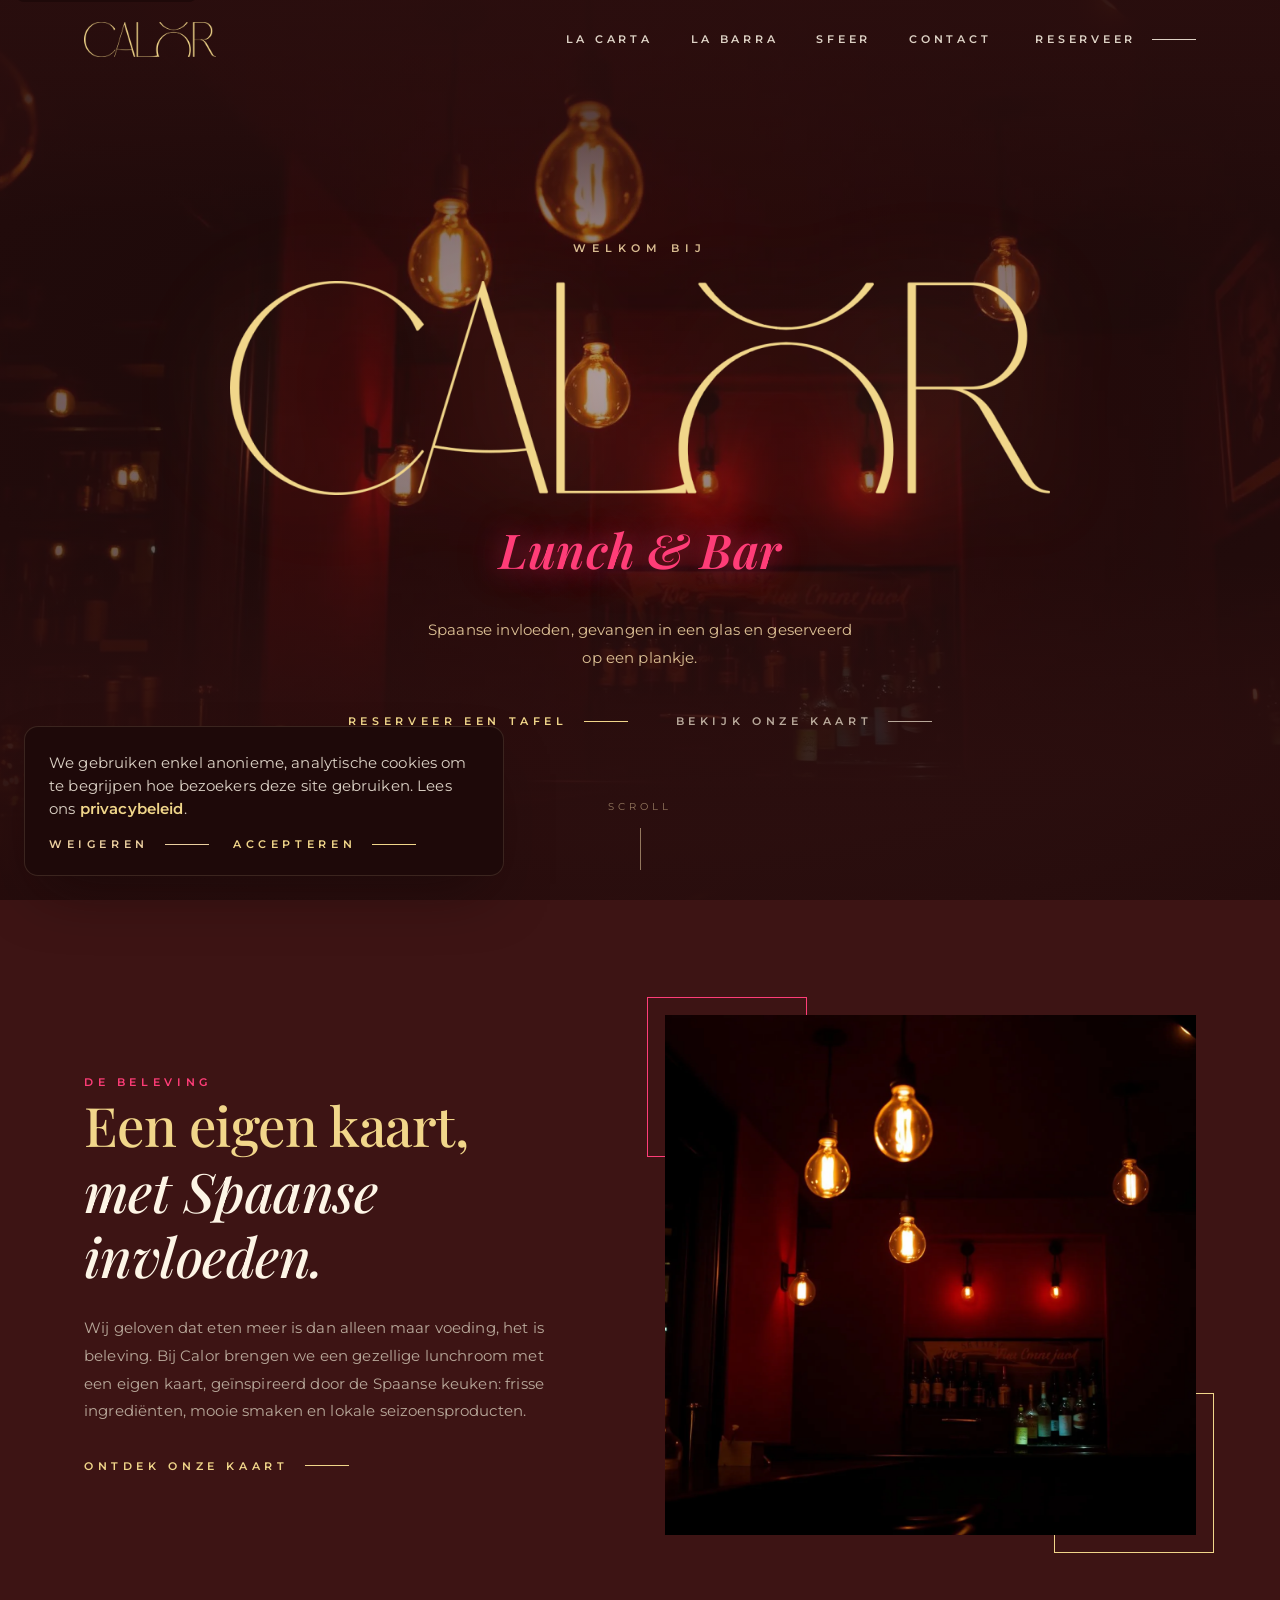
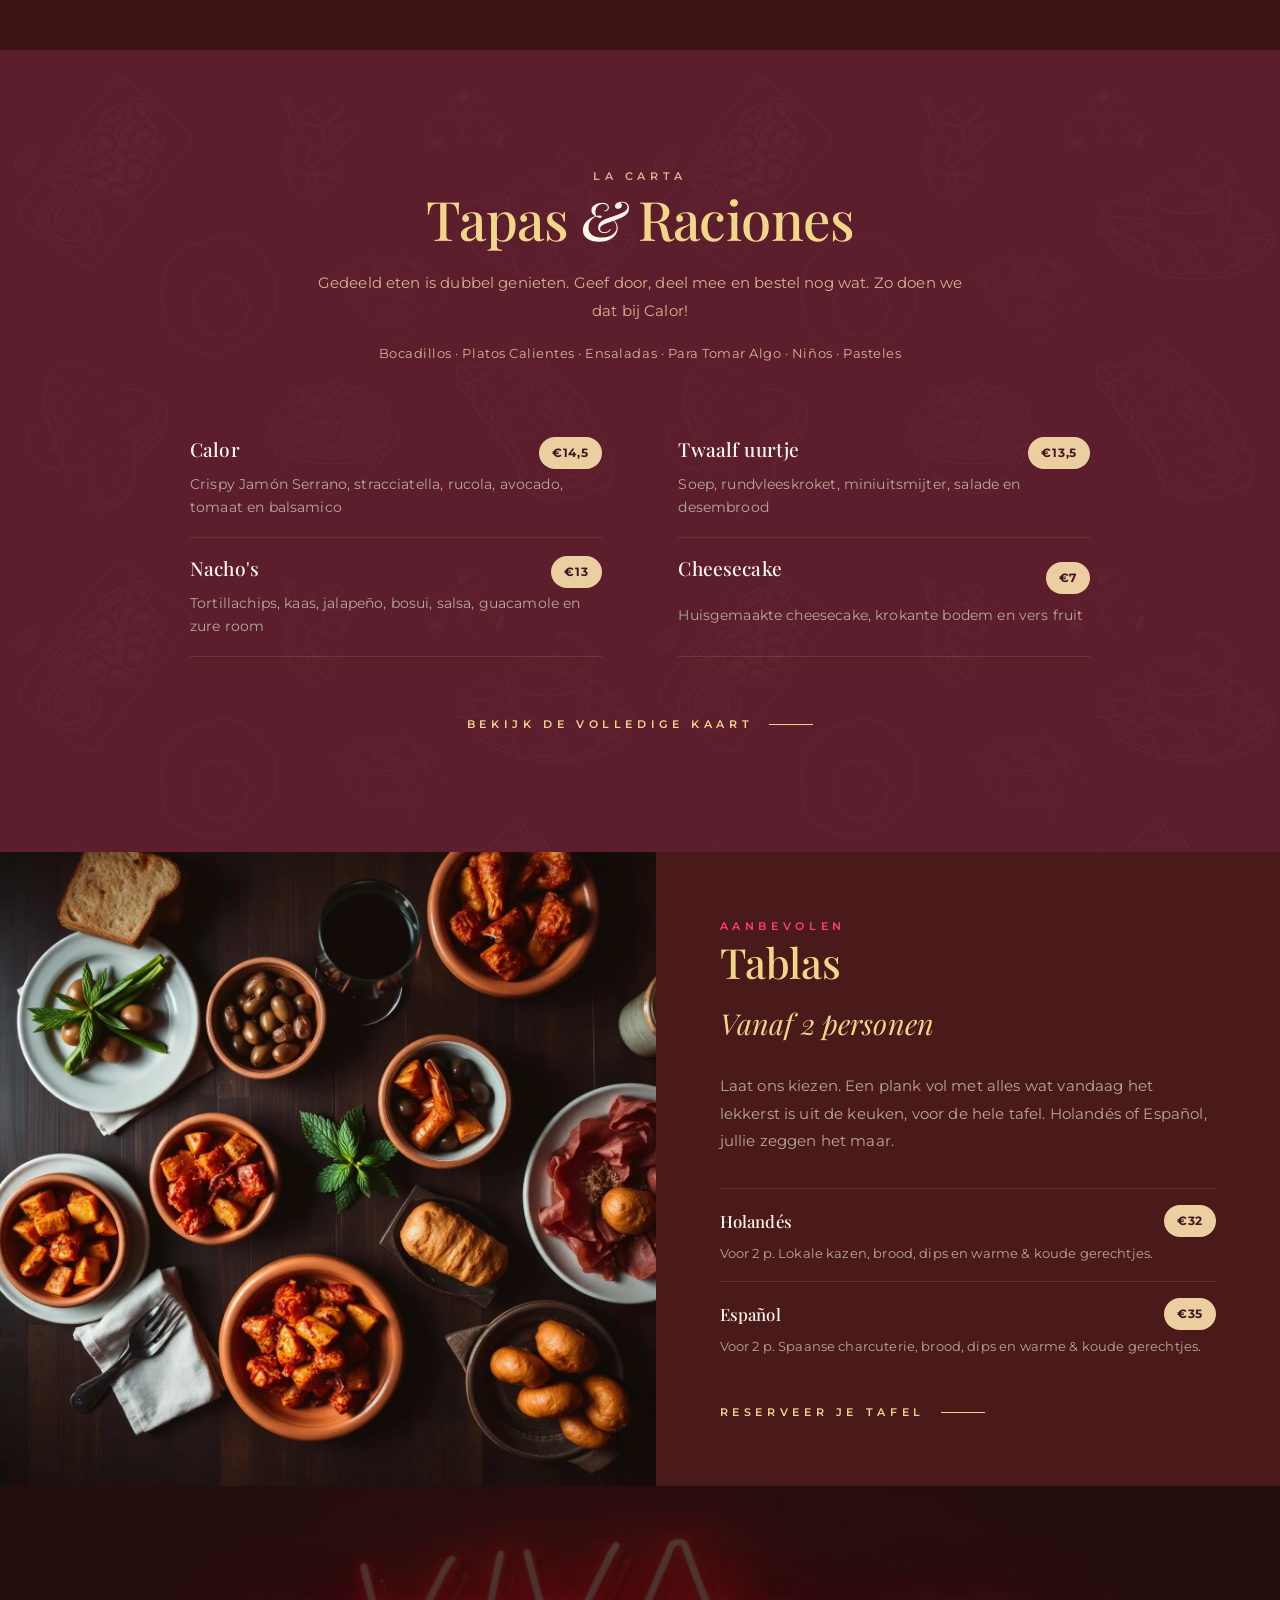
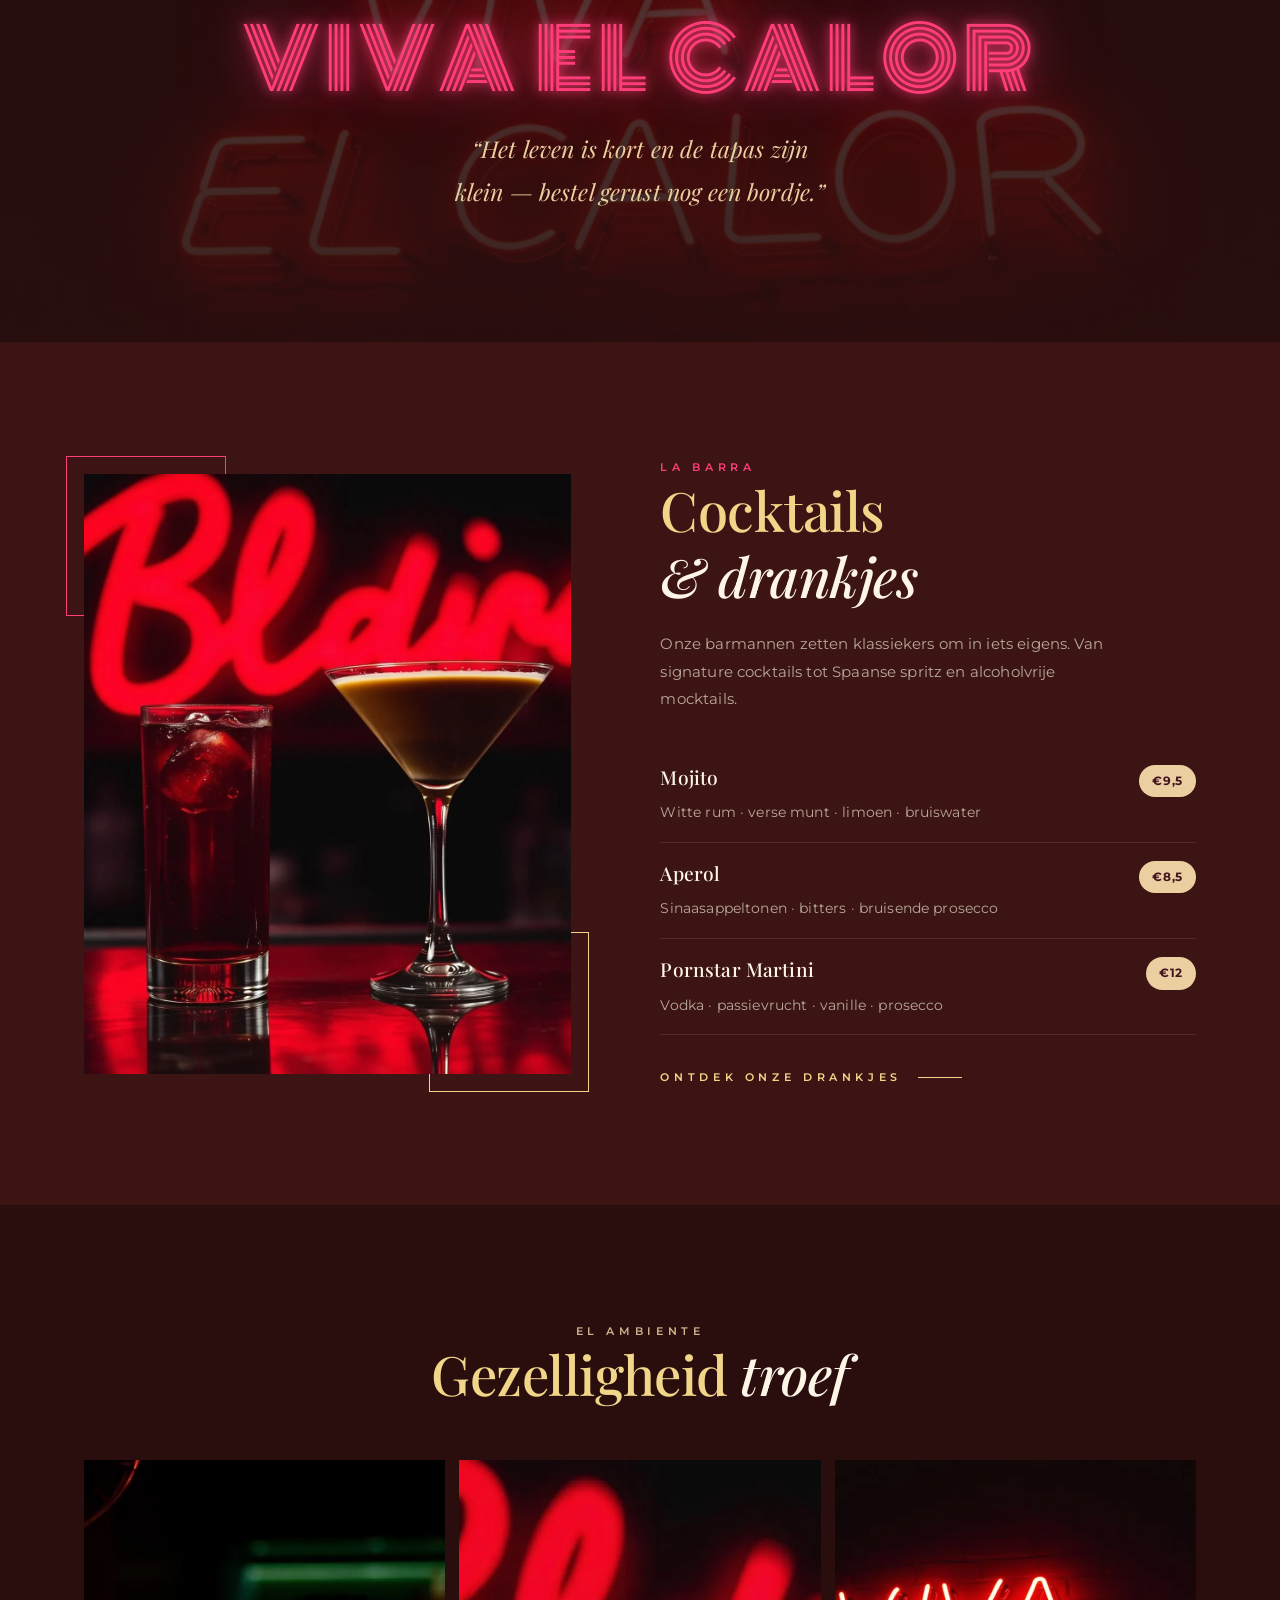
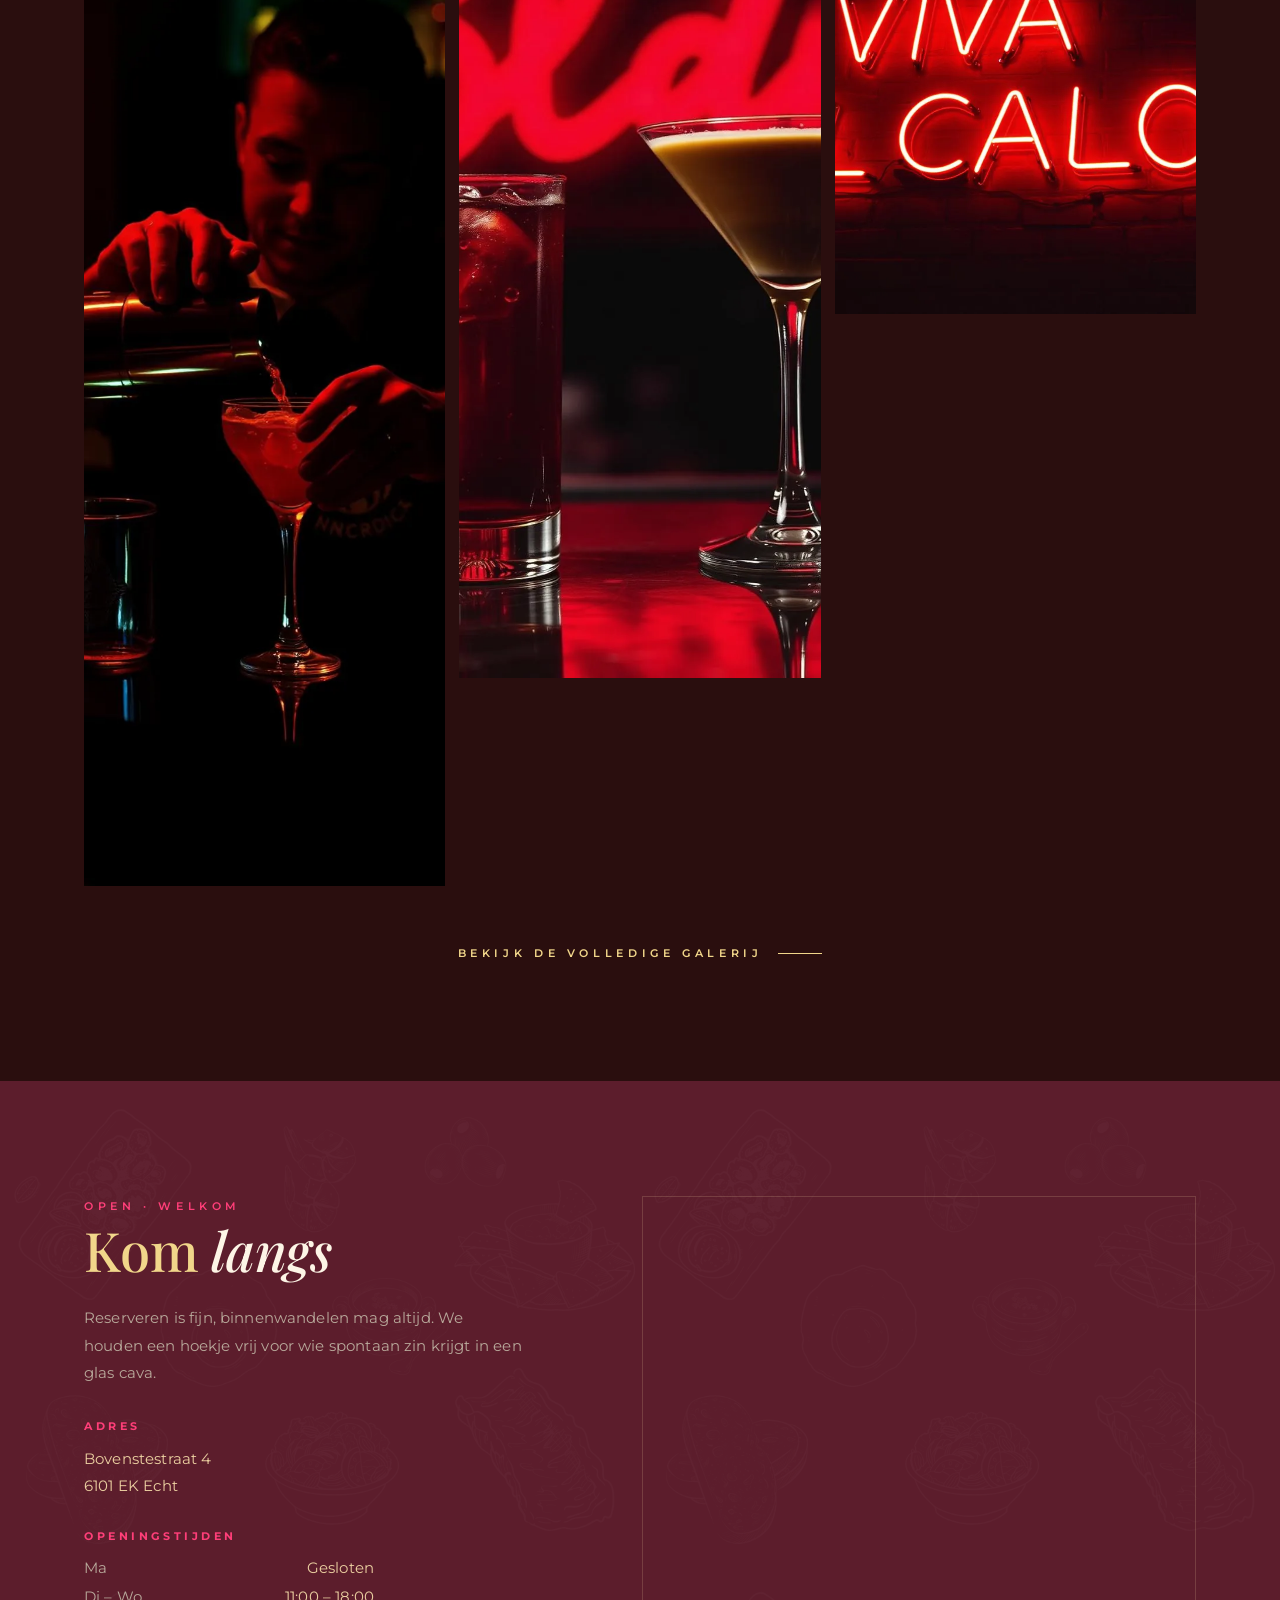
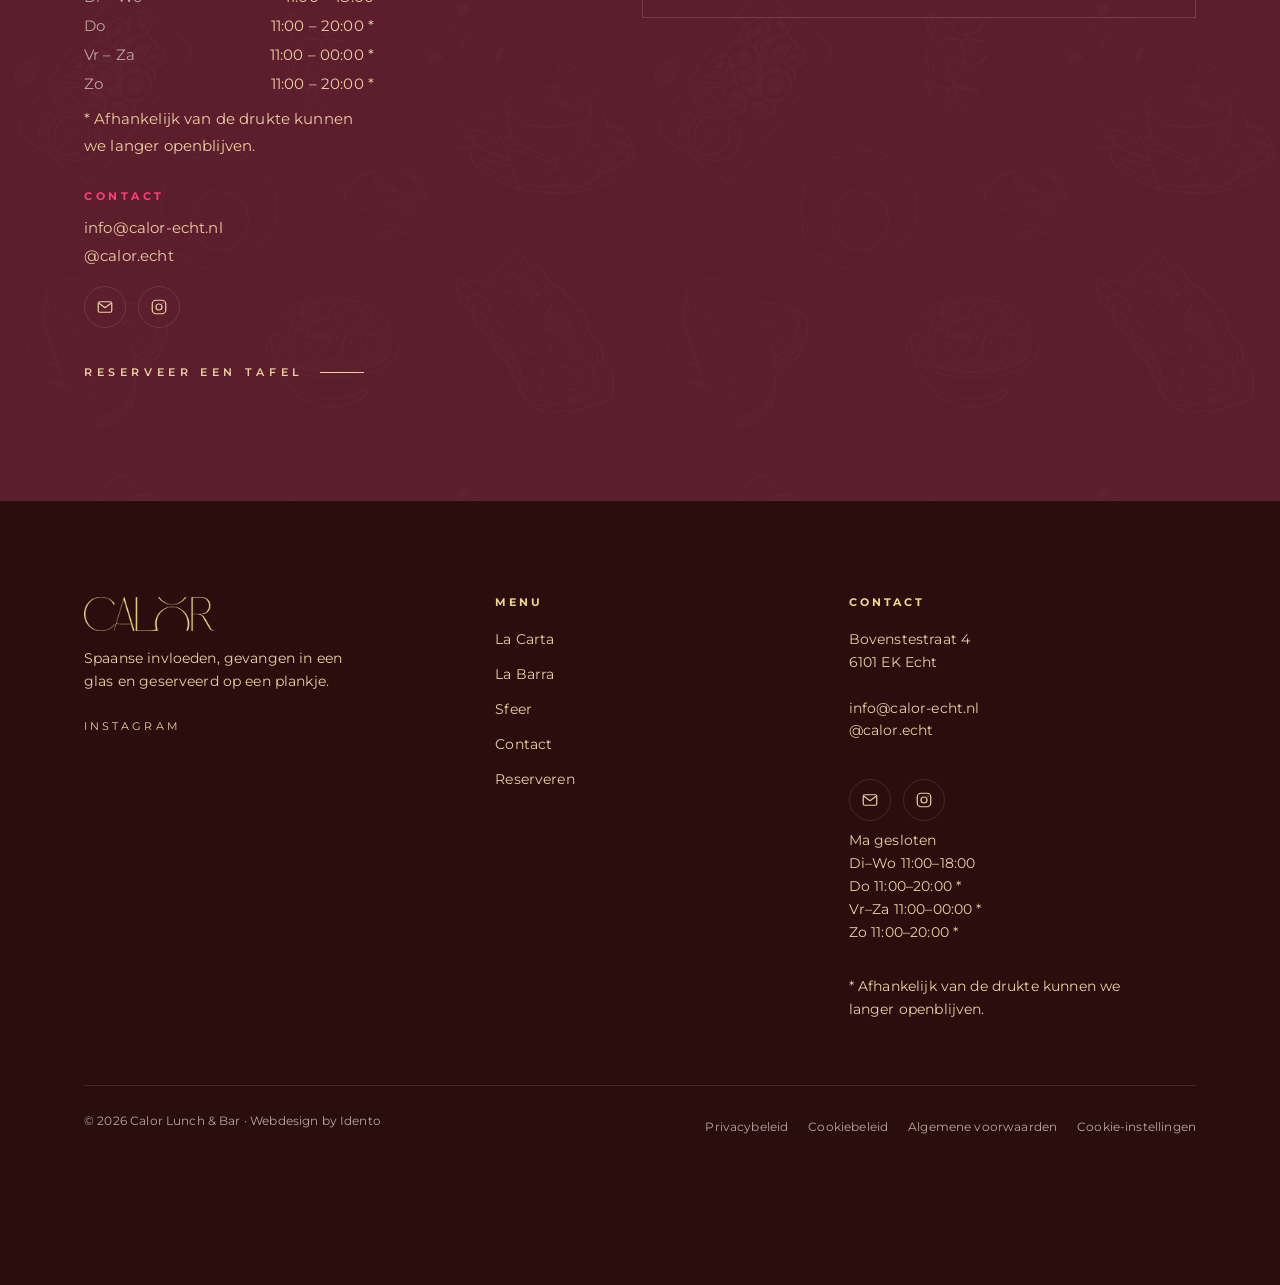
==== commit f15f6589: "Breng de footer in lijn: sterretje-uren + contact-iconen overal De eerdere aanpassingen (sterretje b" ====
--- a/index.html
+++ b/index.html
@@ -305,8 +305,20 @@
         <h4 class="ftr__title">Contact</h4>
         <div class="ftr__contact">
           <p>Bovenstestraat 4<br>6101 EK Echt</p>
-          <p><a href="mailto:info@calor-echt.nl">info@calor-echt.nl</a></p>
-          <p>Ma gesloten<br>Di&ndash;Wo 11:00&ndash;18:00<br>Do 11:00&ndash;20:00<br>Vr&ndash;Za 11:00&ndash;00:00<br>Zo 11:00&ndash;20:00</p>
+          <p>
+            <a href="mailto:info@calor-echt.nl">info@calor-echt.nl</a><br>
+            <a href="https://www.instagram.com/calor.echt/" target="_blank" rel="noopener">@calor.echt</a>
+          </p>
+          <div class="icon-links">
+            <a class="icon-link" href="mailto:info@calor-echt.nl" aria-label="Mail ons">
+              <svg viewBox="0 0 24 24" fill="none" stroke="currentColor" stroke-width="1.6" aria-hidden="true"><rect x="3" y="5" width="18" height="14" rx="2"/><path d="m4 7 8 6 8-6"/></svg>
+            </a>
+            <a class="icon-link" href="https://www.instagram.com/calor.echt/" target="_blank" rel="noopener" aria-label="Volg ons op Instagram">
+              <svg viewBox="0 0 24 24" fill="none" stroke="currentColor" stroke-width="1.6" aria-hidden="true"><rect x="3" y="3" width="18" height="18" rx="5"/><circle cx="12" cy="12" r="4"/><circle cx="17.3" cy="6.7" r="0.75" fill="currentColor" stroke="none"/></svg>
+            </a>
+          </div>
+          <p>Ma gesloten<br>Di&ndash;Wo 11:00&ndash;18:00<br>Do 11:00&ndash;20:00 *<br>Vr&ndash;Za 11:00&ndash;00:00 *<br>Zo 11:00&ndash;20:00 *</p>
+          <p class="hours-note">* Afhankelijk van de drukte kunnen we langer openblijven.</p>
         </div>
       </div>
     </div>
--- a/assets/css/components.css
+++ b/assets/css/components.css
@@ -163,7 +163,7 @@
   transition: background 0.25s var(--ease), color 0.25s var(--ease), transform 0.25s var(--ease);
 }
 .icon-link svg { width: 18px; height: 18px; }
-.info a.icon-link:hover { background: var(--gold-500); color: var(--rose-500); transform: translateY(-2px); }
+a.icon-link:hover { background: var(--gold-500); color: var(--rose-500); transform: translateY(-2px); }
 .hours { display: grid; gap: 2px; }
 .hours div { display: flex; justify-content: space-between; max-width: 290px; gap: 20px; color: var(--sand-500); font-size: 14.5px; }
 .hours-note { margin-top: 8px; font-size: 12px; color: var(--muted-400); max-width: 290px; }
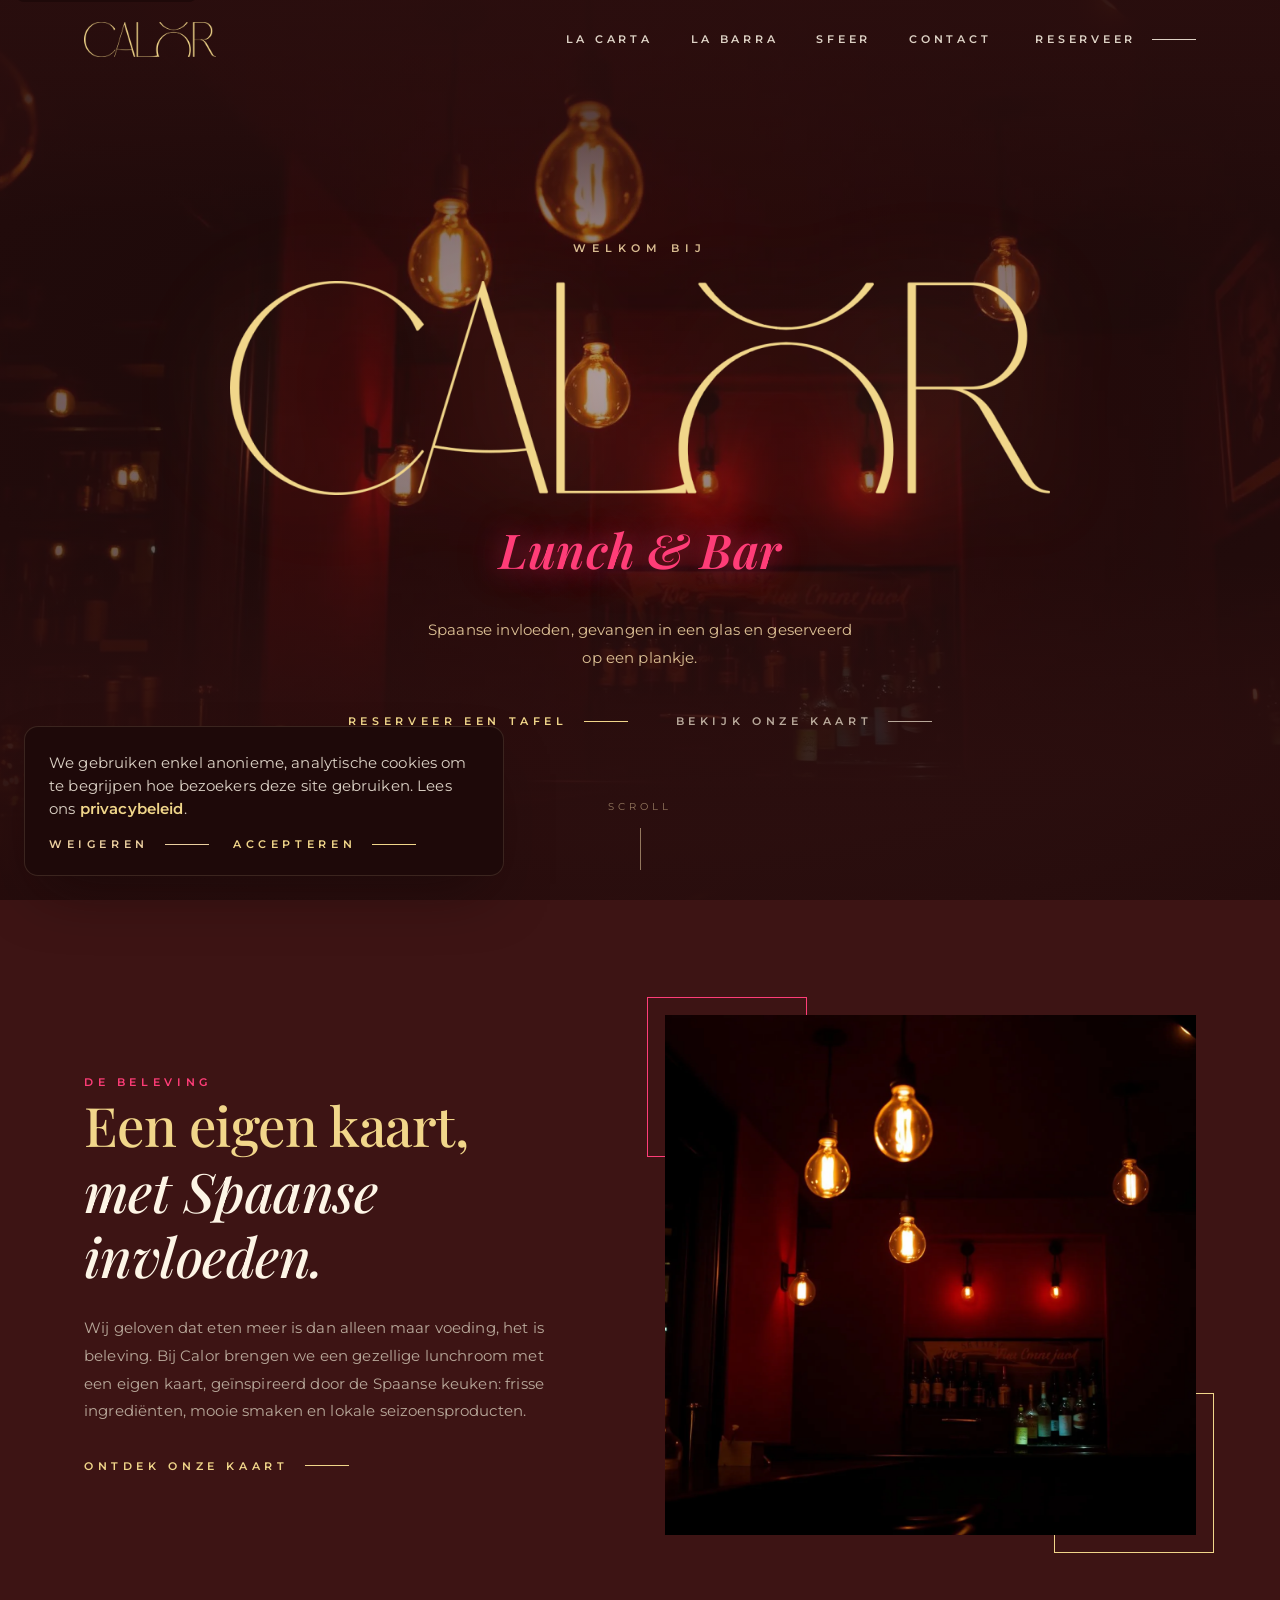
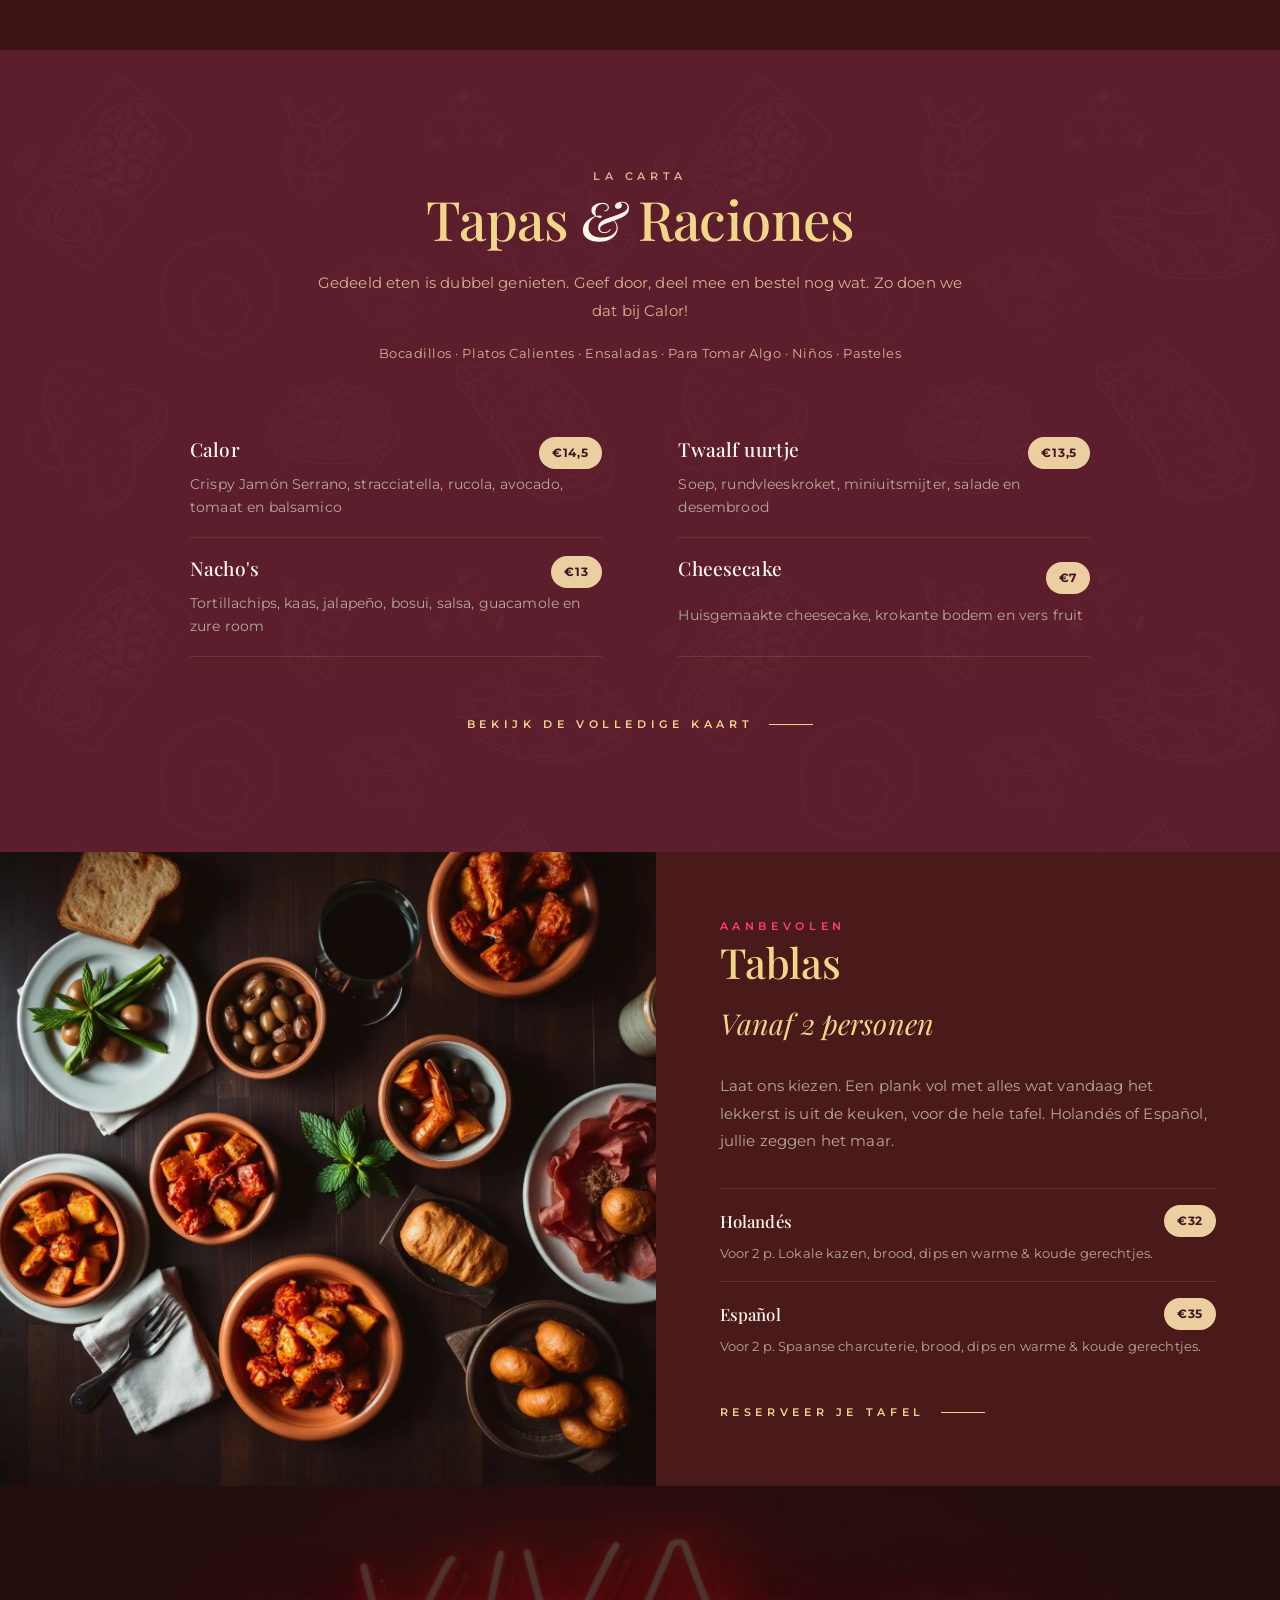
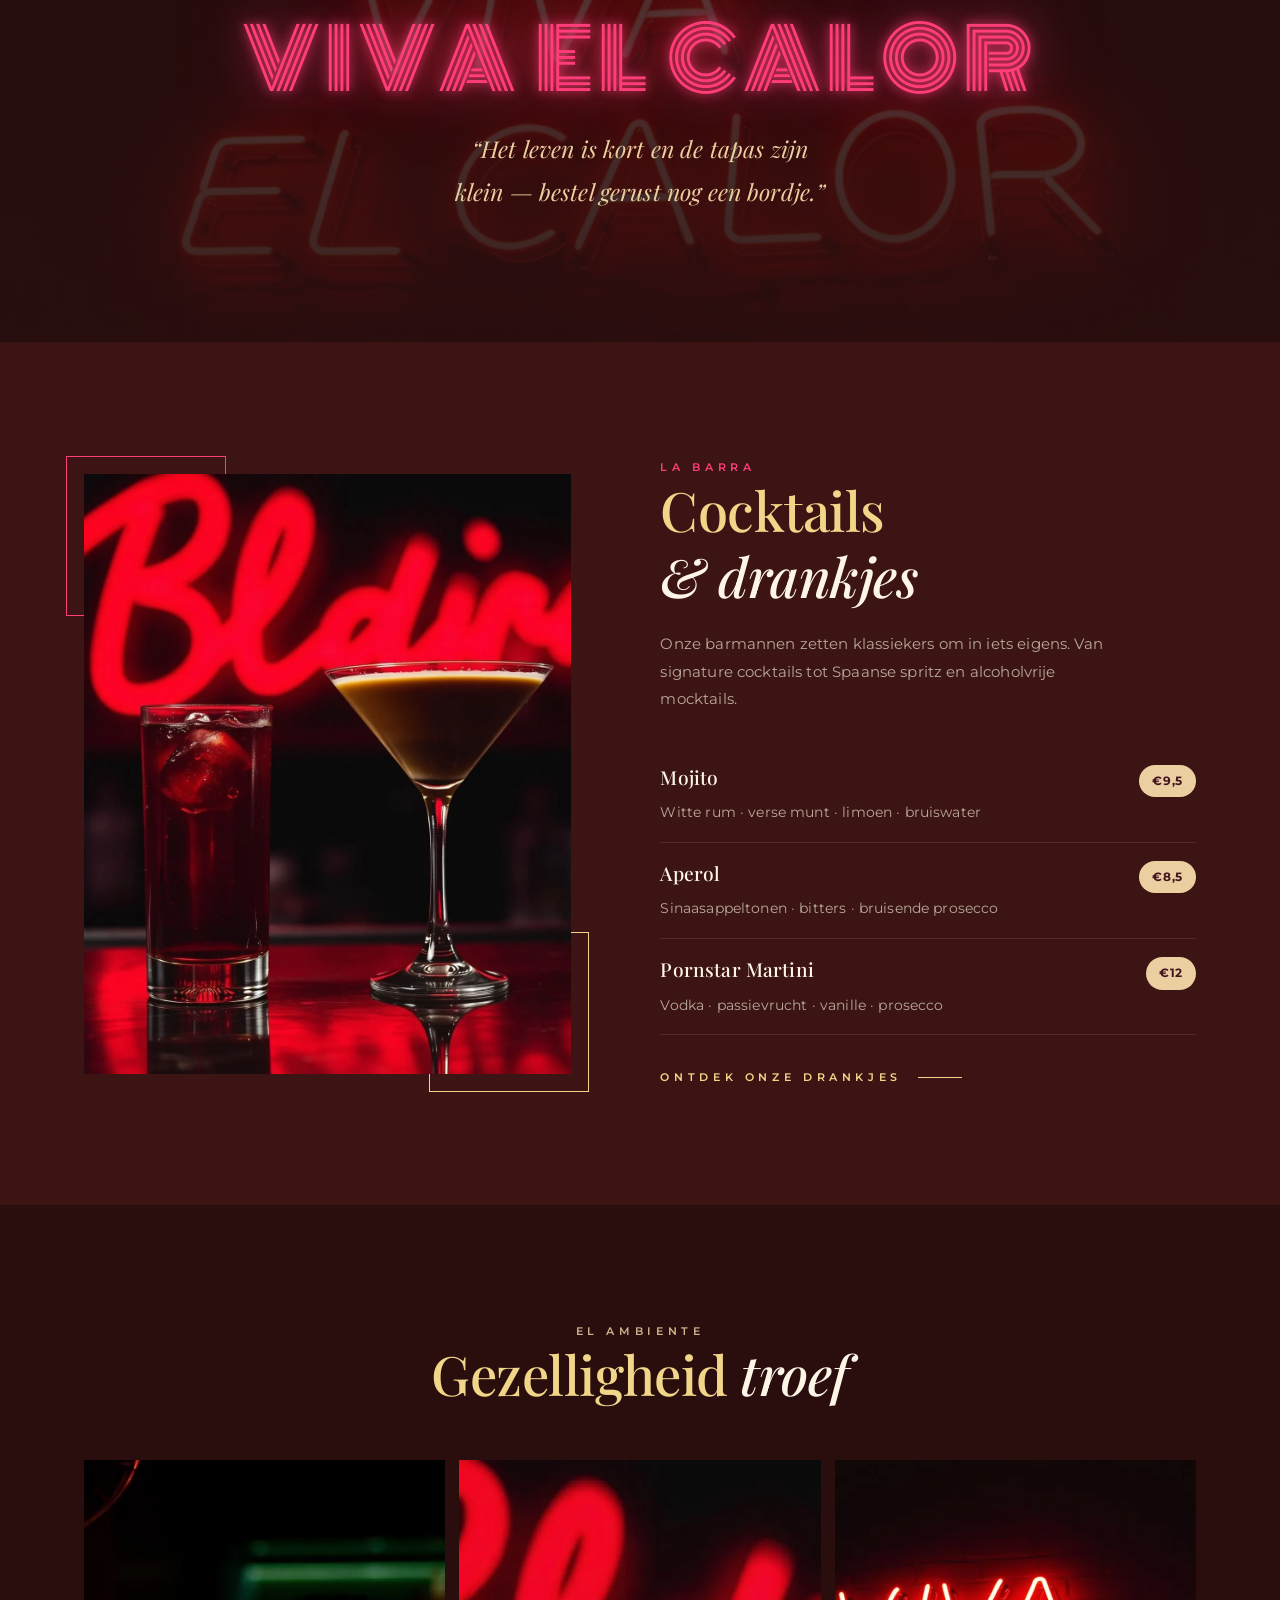
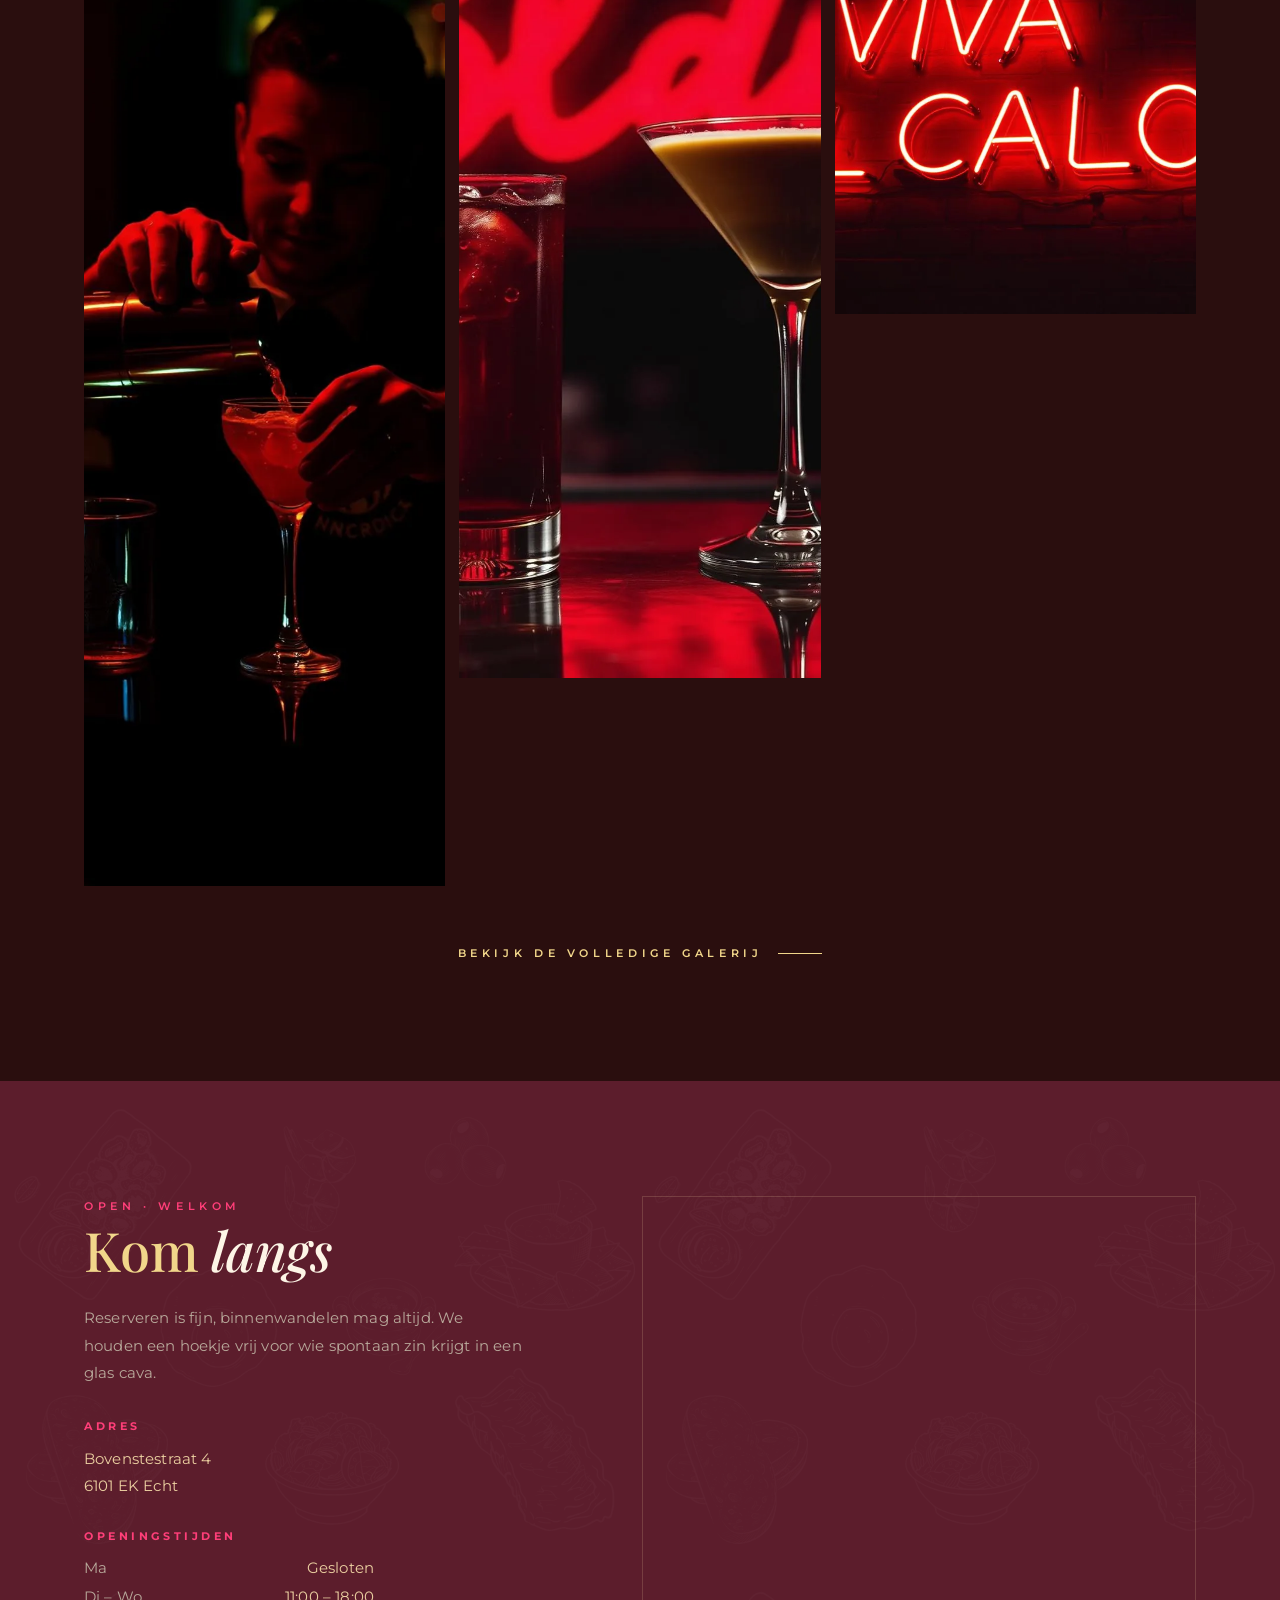
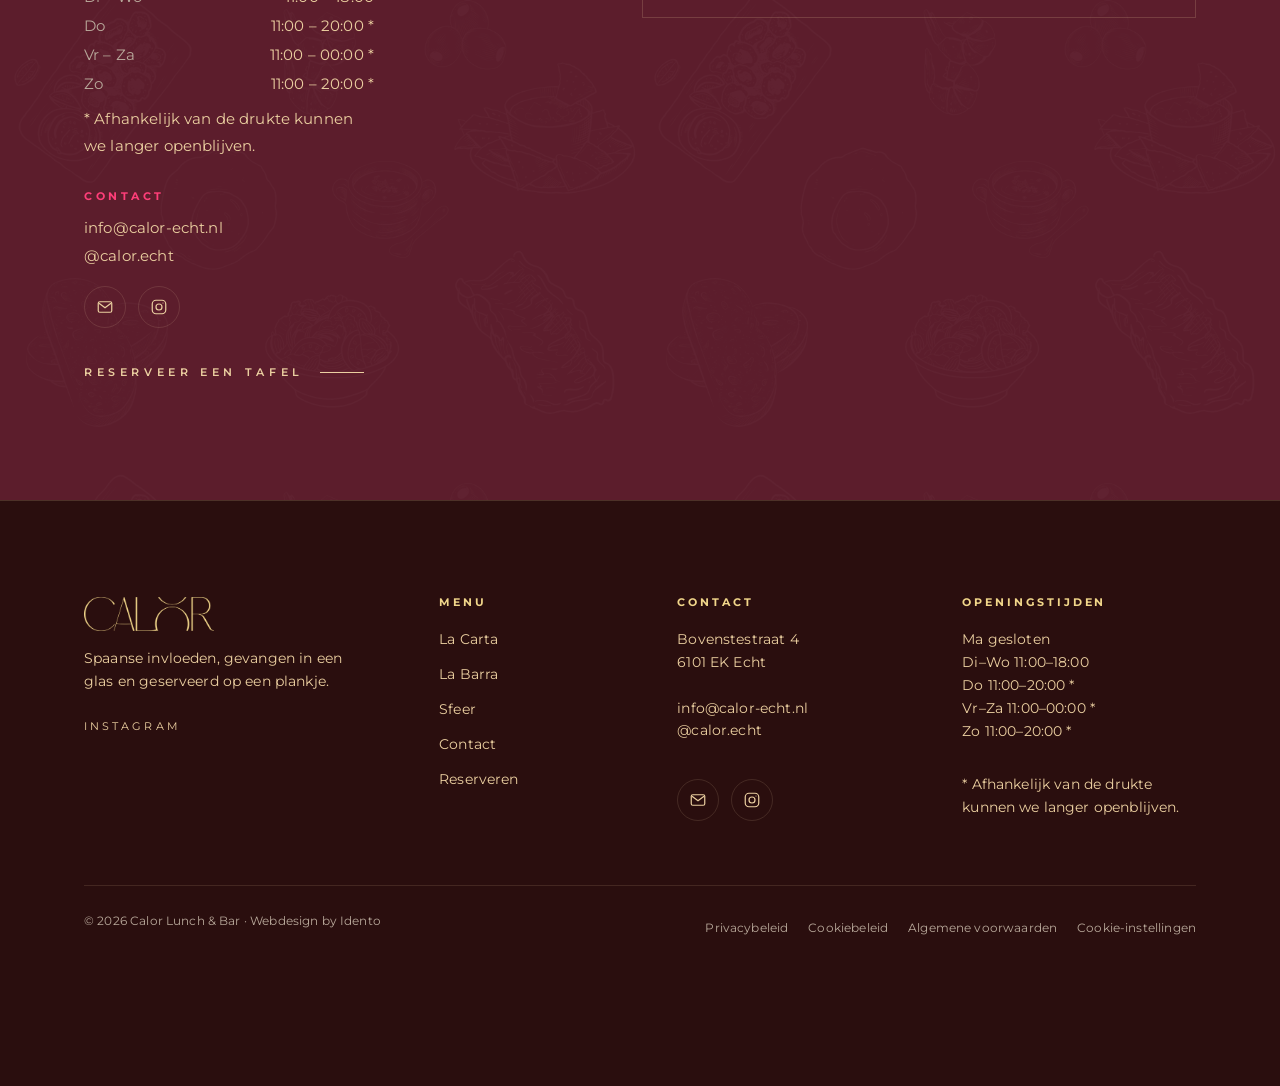
==== commit 6891826f: "Zet openingstijden in de footer als eigen 4e kolom Was onderdeel van de Contact-kolom, nu een eigen " ====
--- a/index.html
+++ b/index.html
@@ -317,6 +317,12 @@
               <svg viewBox="0 0 24 24" fill="none" stroke="currentColor" stroke-width="1.6" aria-hidden="true"><rect x="3" y="3" width="18" height="18" rx="5"/><circle cx="12" cy="12" r="4"/><circle cx="17.3" cy="6.7" r="0.75" fill="currentColor" stroke="none"/></svg>
             </a>
           </div>
+        </div>
+      </div>
+
+      <div class="ftr__col--hours">
+        <h4 class="ftr__title">Openingstijden</h4>
+        <div class="ftr__contact">
           <p>Ma gesloten<br>Di&ndash;Wo 11:00&ndash;18:00<br>Do 11:00&ndash;20:00 *<br>Vr&ndash;Za 11:00&ndash;00:00 *<br>Zo 11:00&ndash;20:00 *</p>
           <p class="hours-note">* Afhankelijk van de drukte kunnen we langer openblijven.</p>
         </div>
--- a/assets/css/layout.css
+++ b/assets/css/layout.css
@@ -109,7 +109,7 @@
    de viewport en zou anders over de juridische links in .ftr__bottom
    kunnen vallen wanneer de footer in beeld scrolt. */
 .ftr { background: var(--wine-900); padding-block: clamp(56px, 8vw, 96px) 140px; border-top: 1px solid var(--sand-dim); }
-.ftr__grid { display: grid; grid-template-columns: 1.2fr 1fr 1.2fr; gap: clamp(32px, 5vw, 64px); }
+.ftr__grid { display: grid; grid-template-columns: 1.3fr 0.8fr 1fr 1fr; gap: clamp(28px, 4vw, 56px); }
 .ftr__brand img { width: 130px; }
 .ftr__tagline { margin-top: 16px; max-width: 32ch; color: var(--sand-500); font-size: 13.5px; line-height: 1.7; }
 .ftr__social { margin-top: 18px; }
@@ -140,9 +140,14 @@
 .ftr__legal button { all: unset; cursor: pointer; font: inherit; color: var(--muted-400); }
 .ftr__legal button:hover { color: var(--gold-500); }
 
+@media (max-width: 1080px) {
+  .ftr__grid { grid-template-columns: 1.3fr 0.8fr 1fr; }
+  .ftr__col--hours { grid-column: 1 / -1; }
+}
 @media (max-width: 900px) {
   .ftr__grid { grid-template-columns: 1fr 1fr; }
   .ftr__brand { grid-column: 1 / -1; }
+  .ftr__col--hours { grid-column: 1 / -1; }
 }
 @media (max-width: 680px) {
   .ftr__grid { grid-template-columns: 1fr; gap: 32px; }
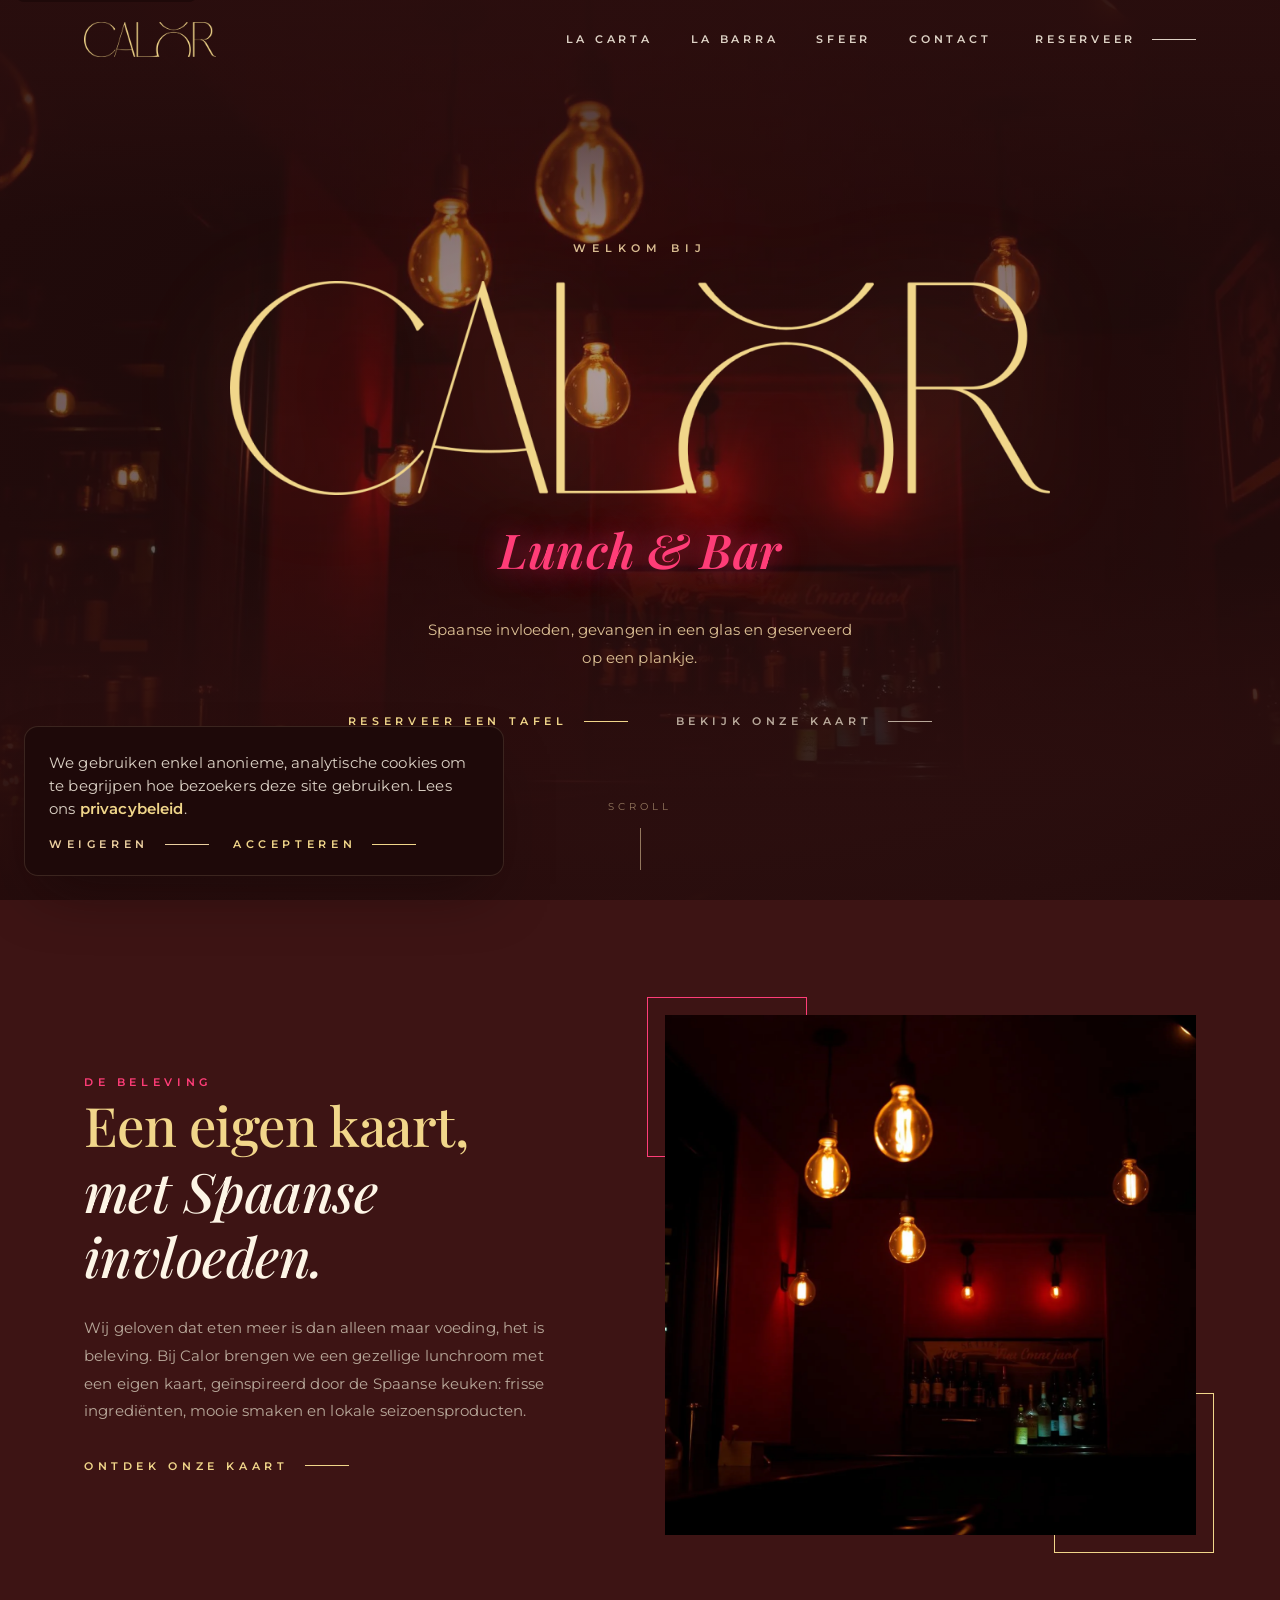
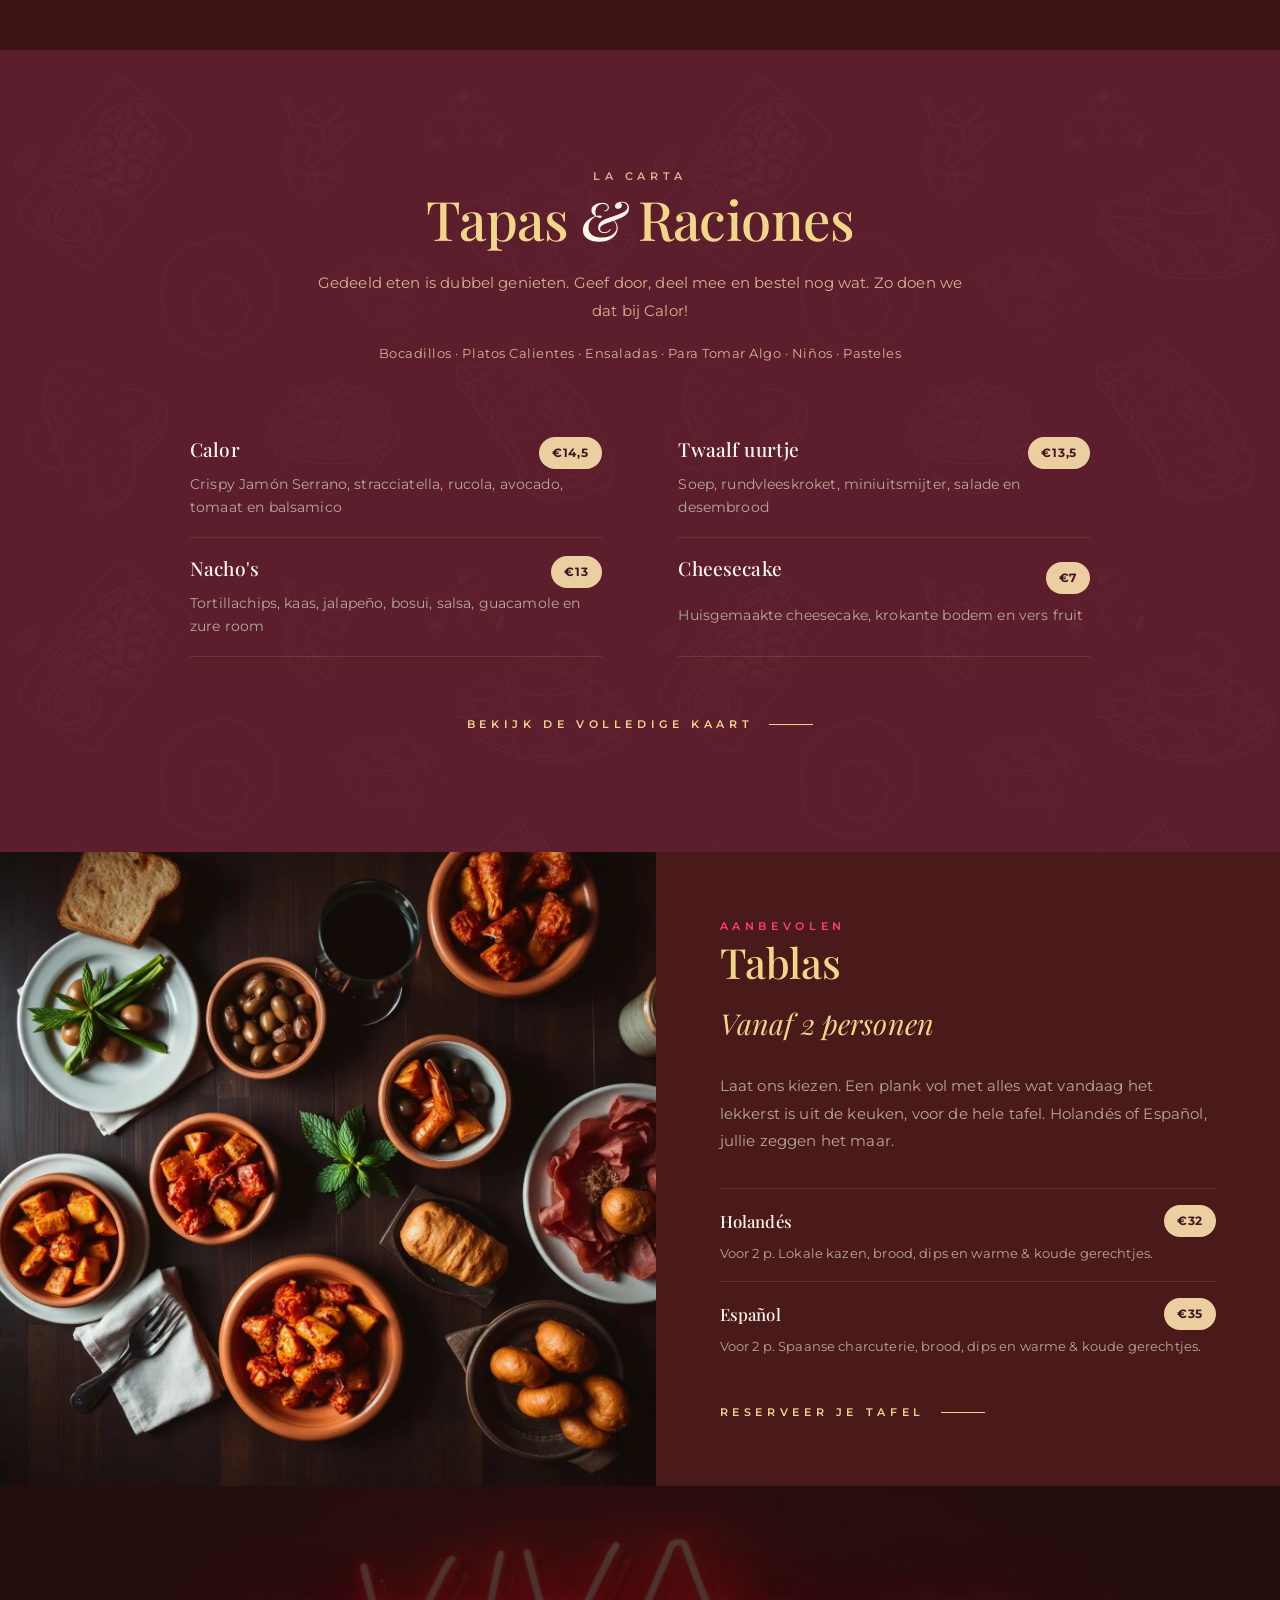
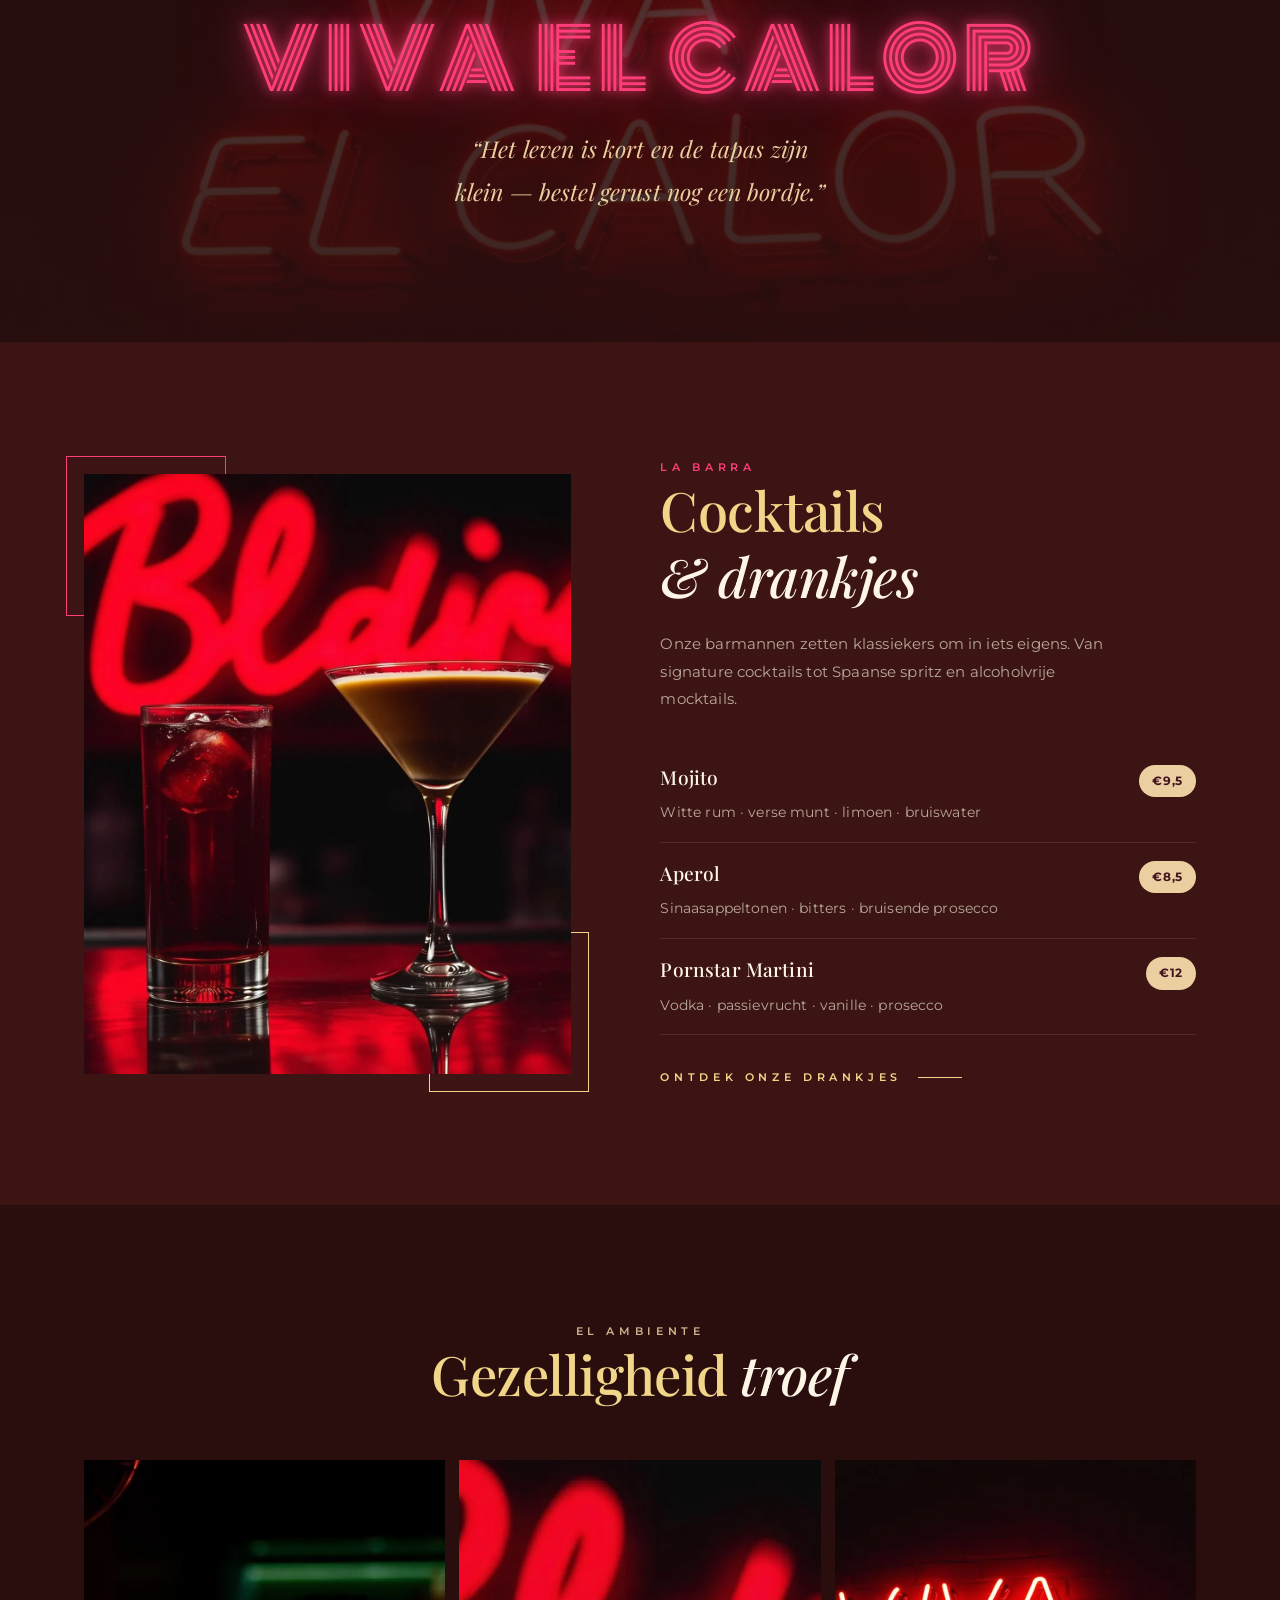
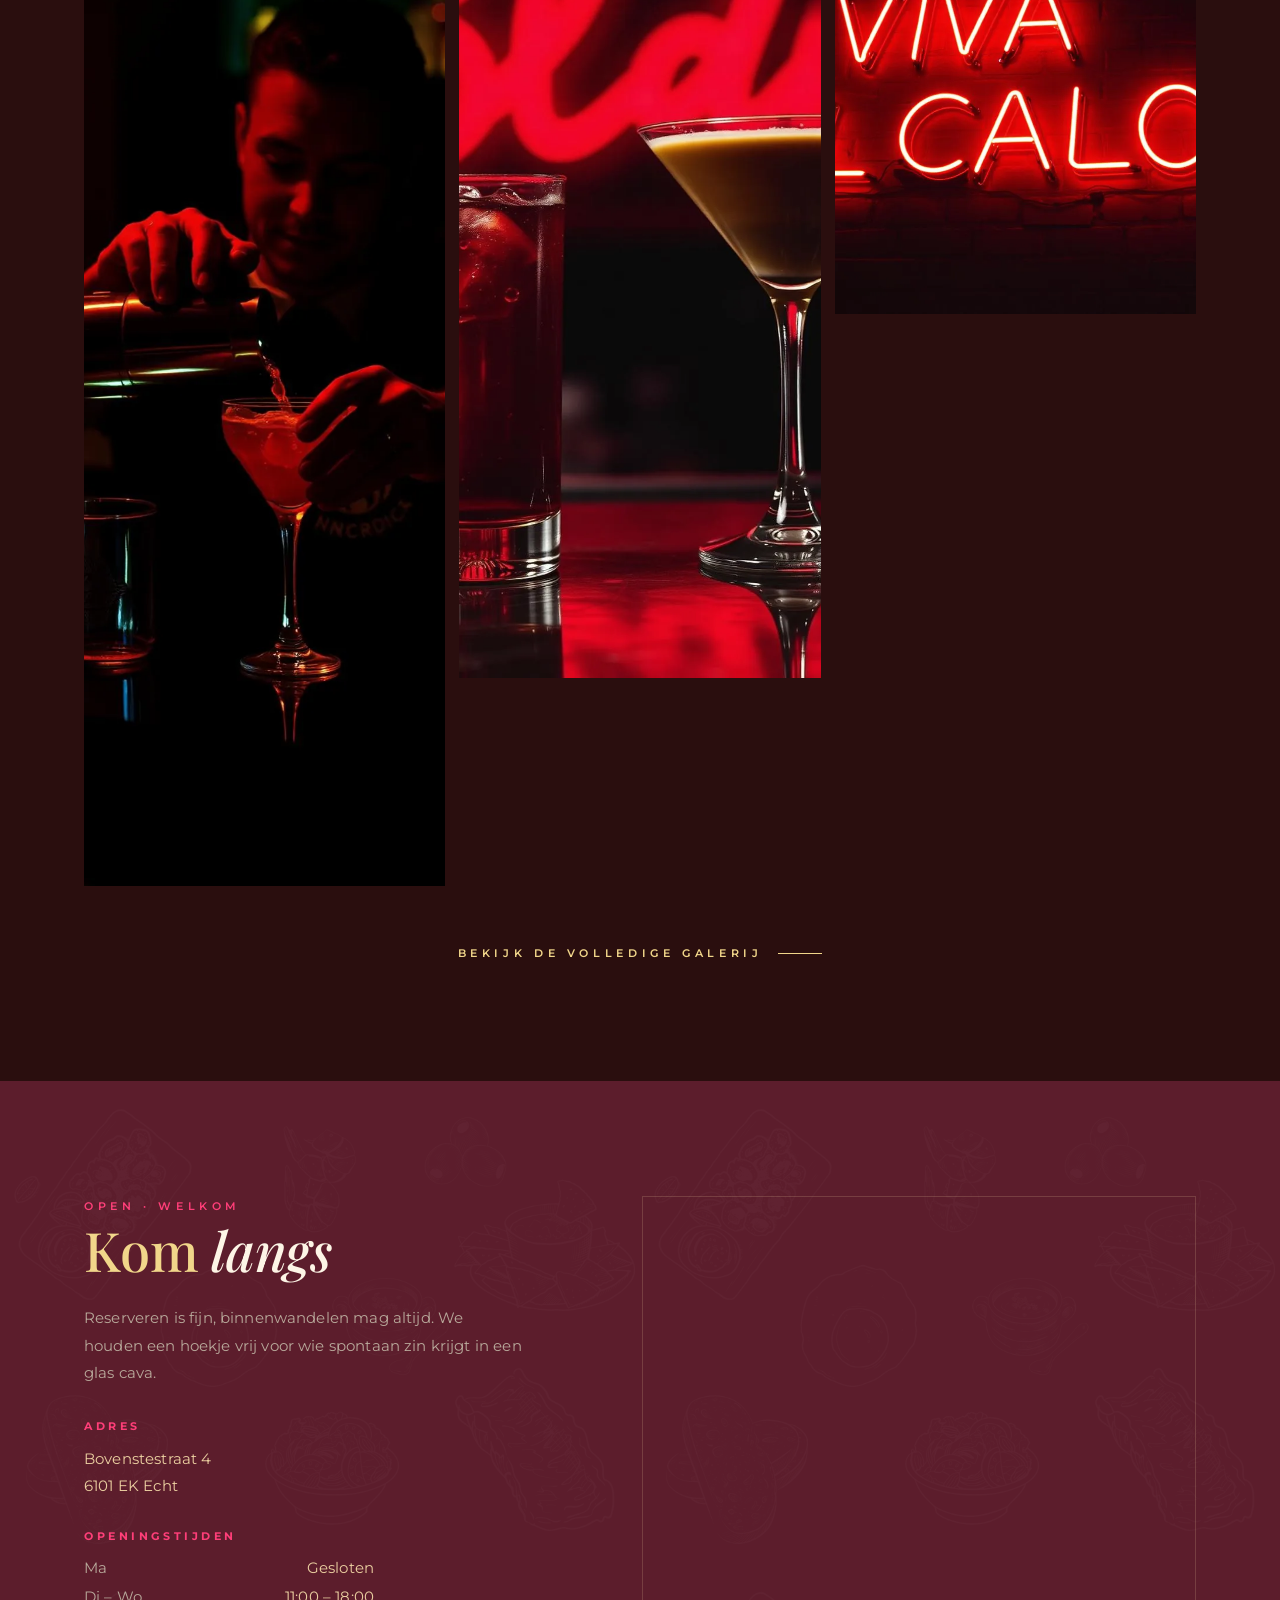
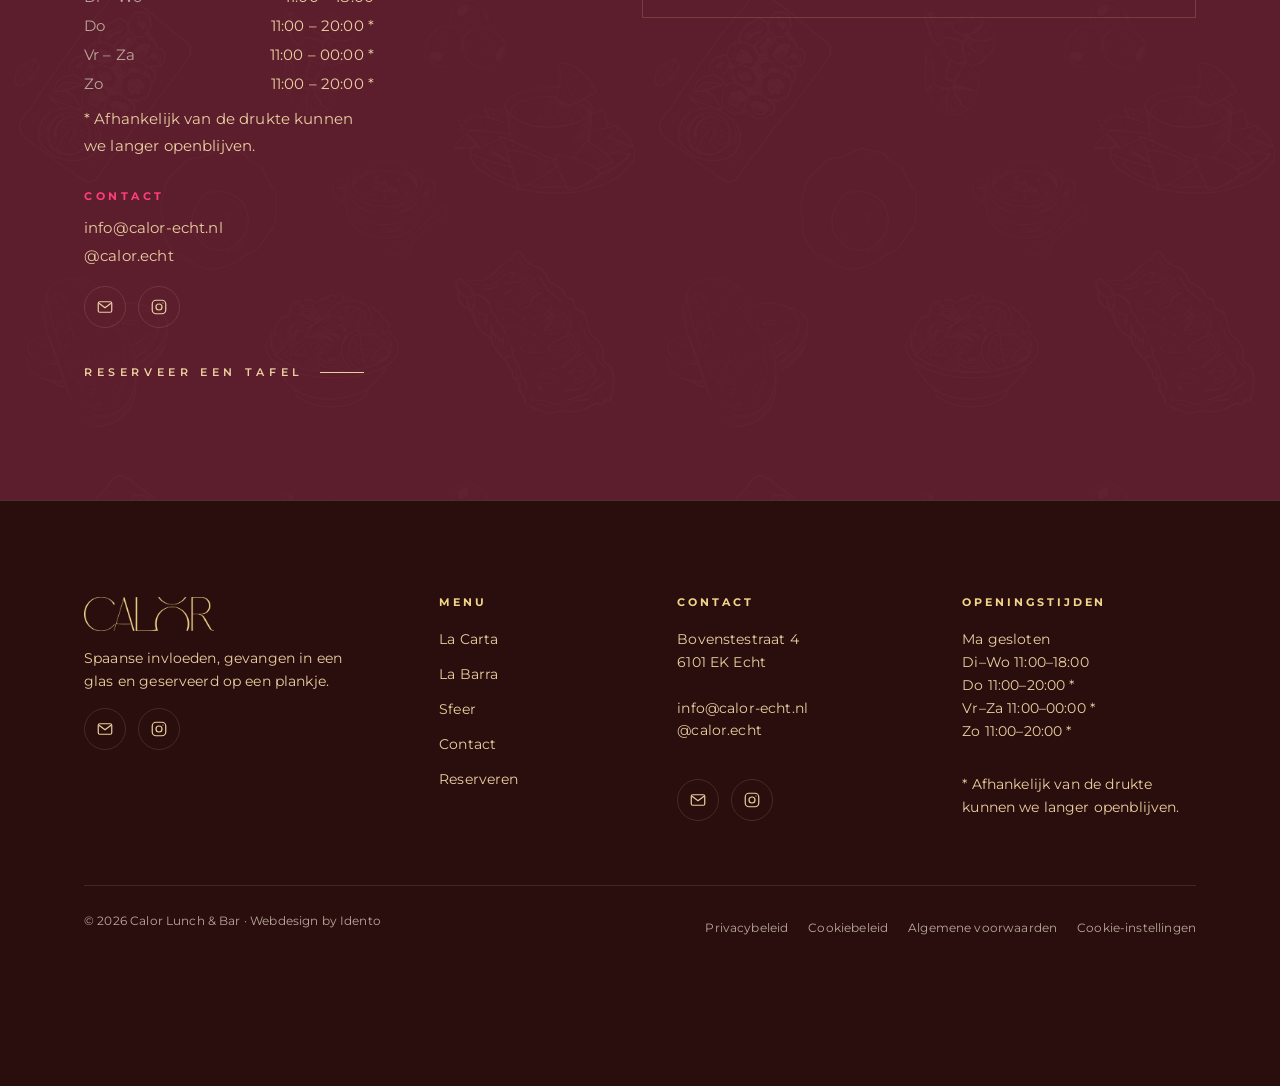
==== commit 173b887b: "Vervang de platte "Instagram"-tekstlink in de footer door de icoonknoppen Onder de tagline in de mer" ====
--- a/index.html
+++ b/index.html
@@ -285,8 +285,13 @@
           <img src="assets/img/Calor-text-logo-yellow.png" alt="Calor Lunch &amp; Bar" width="130" height="34" loading="lazy">
         </a>
         <p class="ftr__tagline">Spaanse invloeden, gevangen in een glas en geserveerd op een plankje.</p>
-        <div class="ftr__social">
-          <a href="https://www.instagram.com/calor.echt/" target="_blank" rel="noopener">Instagram</a>
+        <div class="icon-links ftr__social">
+          <a class="icon-link" href="mailto:info@calor-echt.nl" aria-label="Mail ons">
+            <svg viewBox="0 0 24 24" fill="none" stroke="currentColor" stroke-width="1.6" aria-hidden="true"><rect x="3" y="5" width="18" height="14" rx="2"/><path d="m4 7 8 6 8-6"/></svg>
+          </a>
+          <a class="icon-link" href="https://www.instagram.com/calor.echt/" target="_blank" rel="noopener" aria-label="Volg ons op Instagram">
+            <svg viewBox="0 0 24 24" fill="none" stroke="currentColor" stroke-width="1.6" aria-hidden="true"><rect x="3" y="3" width="18" height="18" rx="5"/><circle cx="12" cy="12" r="4"/><circle cx="17.3" cy="6.7" r="0.75" fill="currentColor" stroke="none"/></svg>
+          </a>
         </div>
       </div>
 
